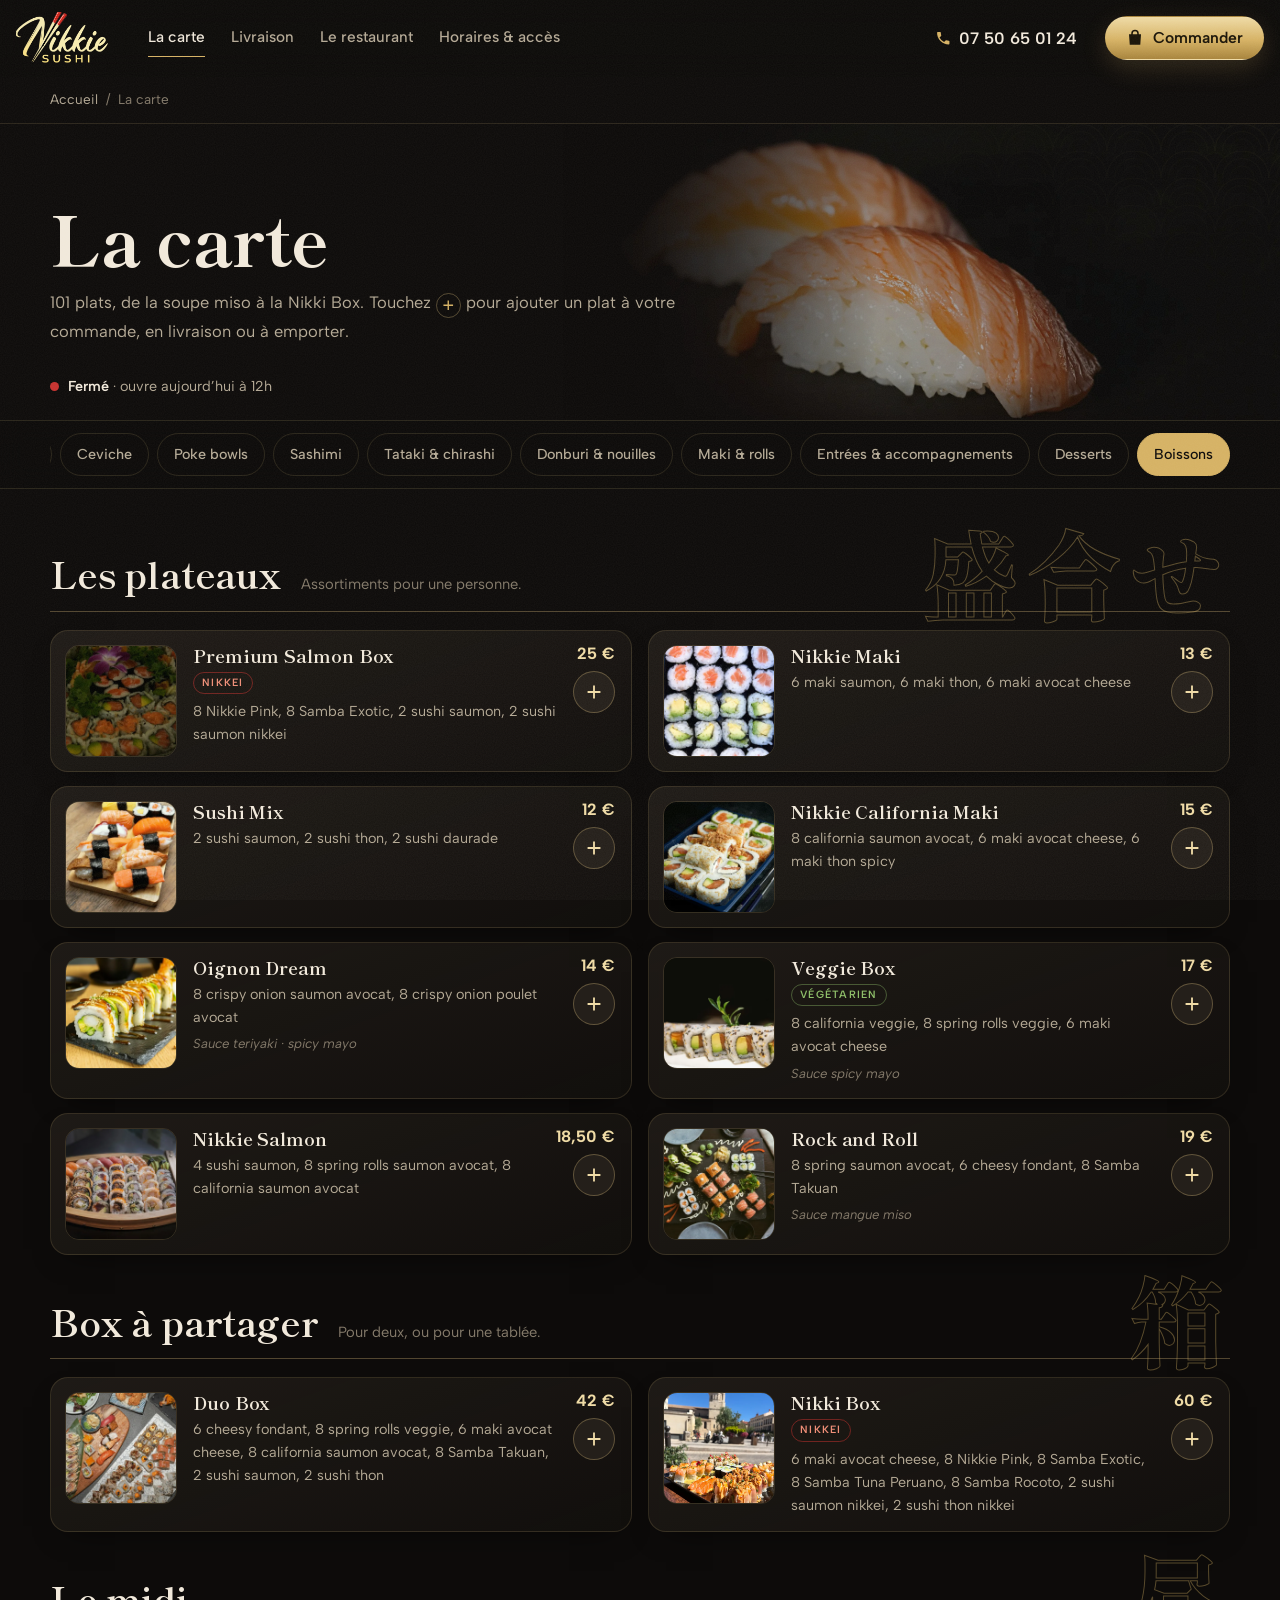
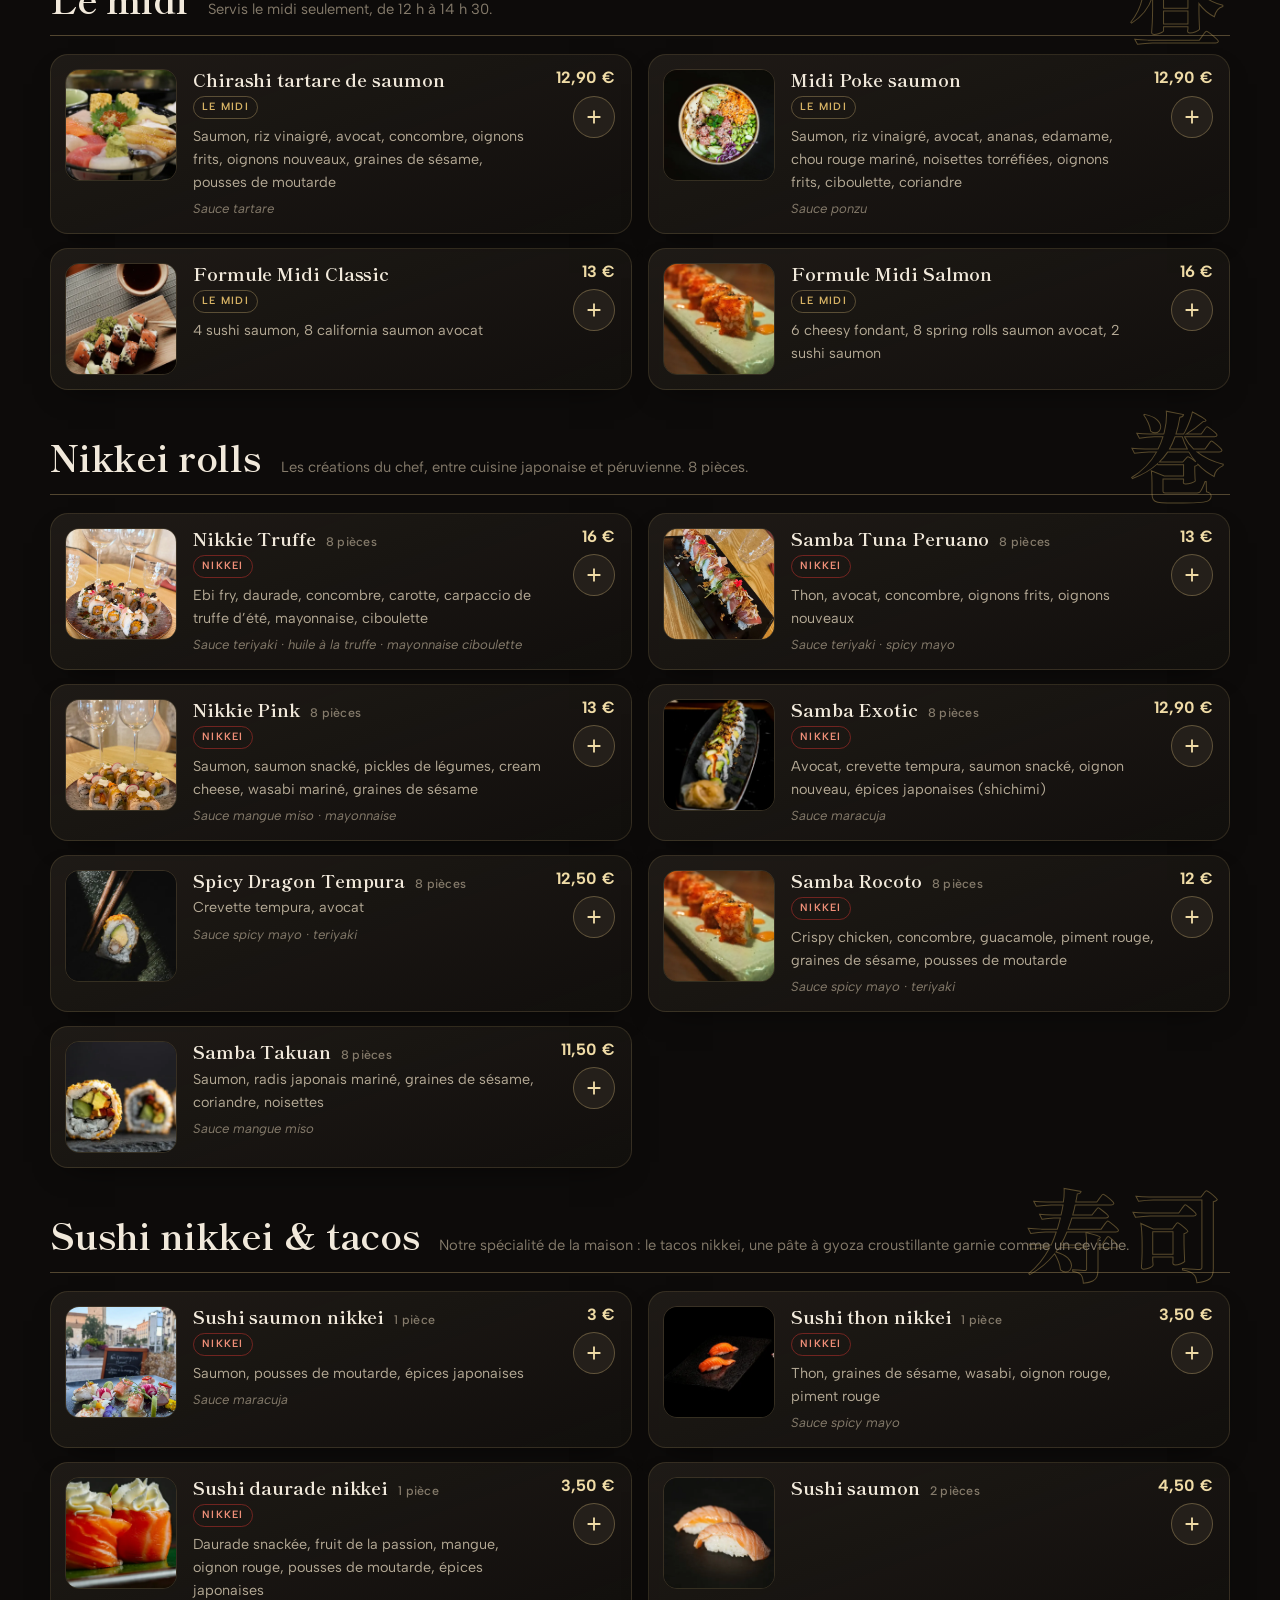
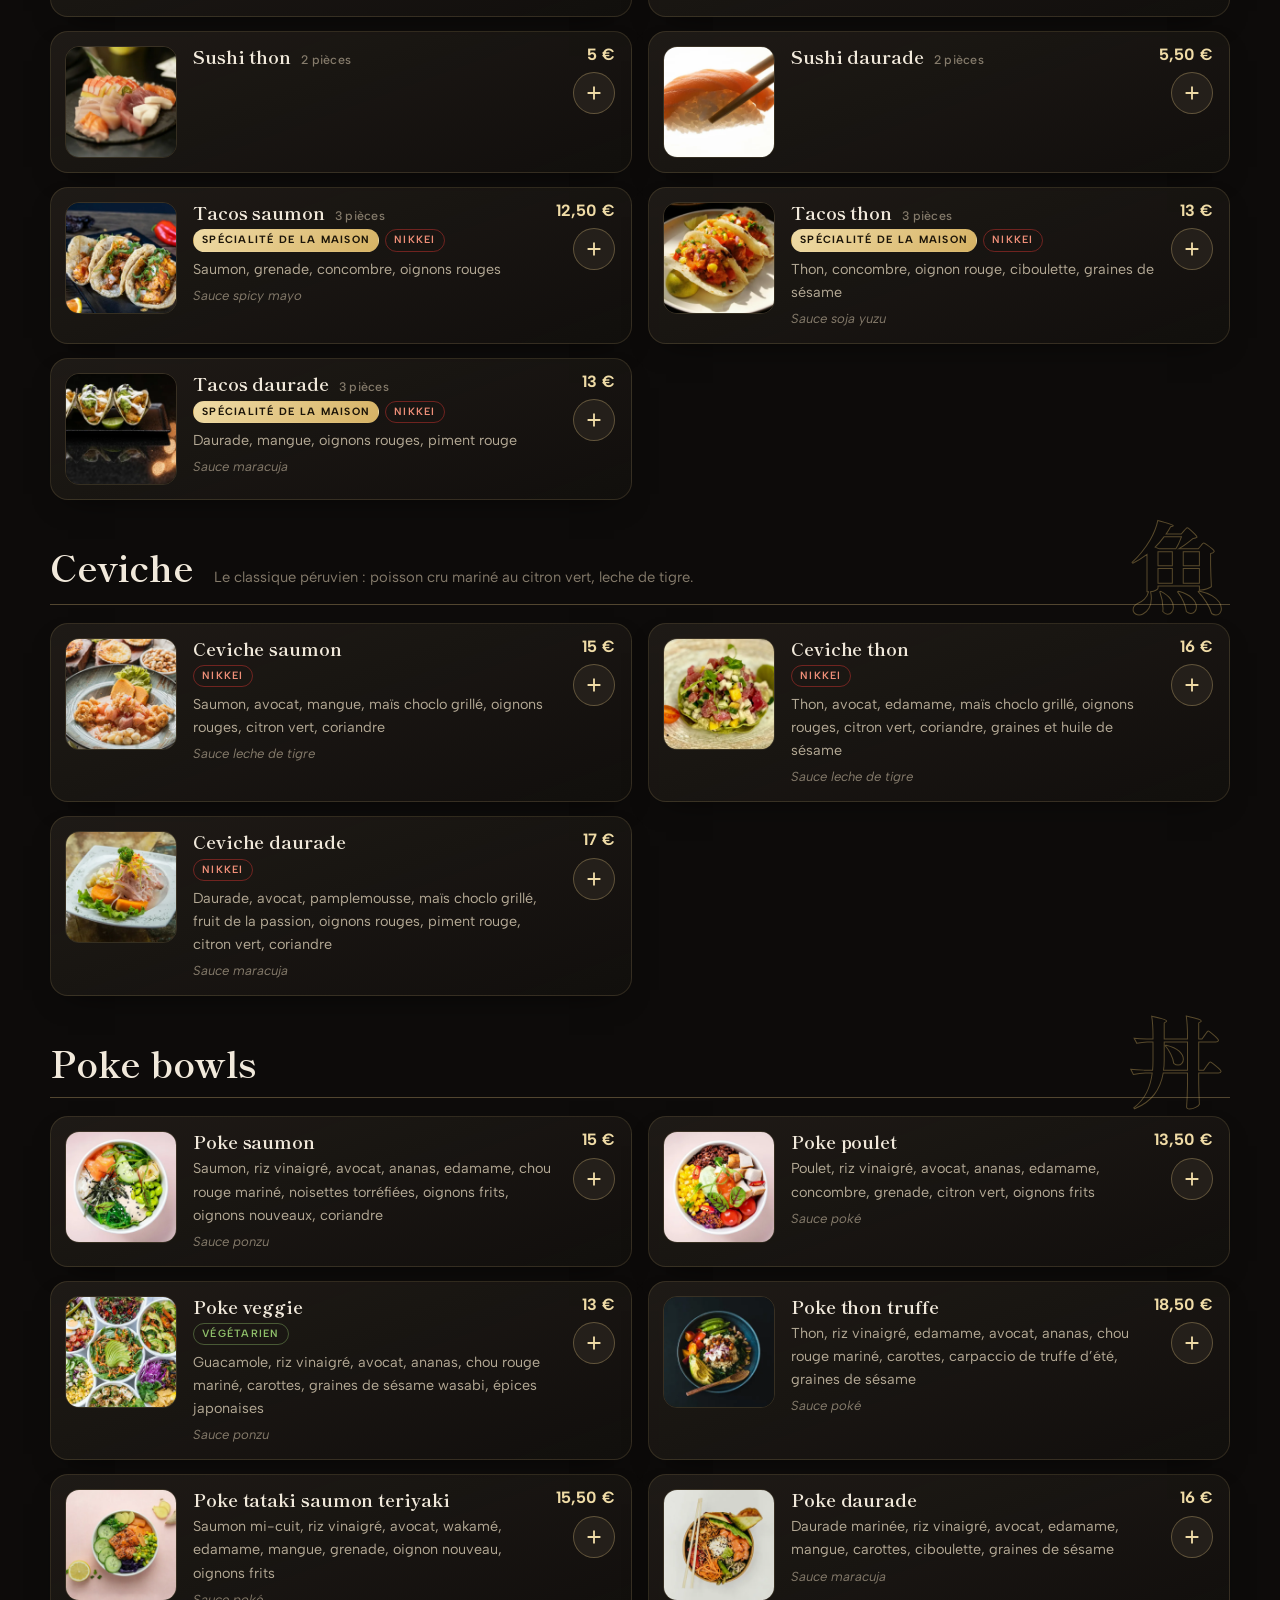
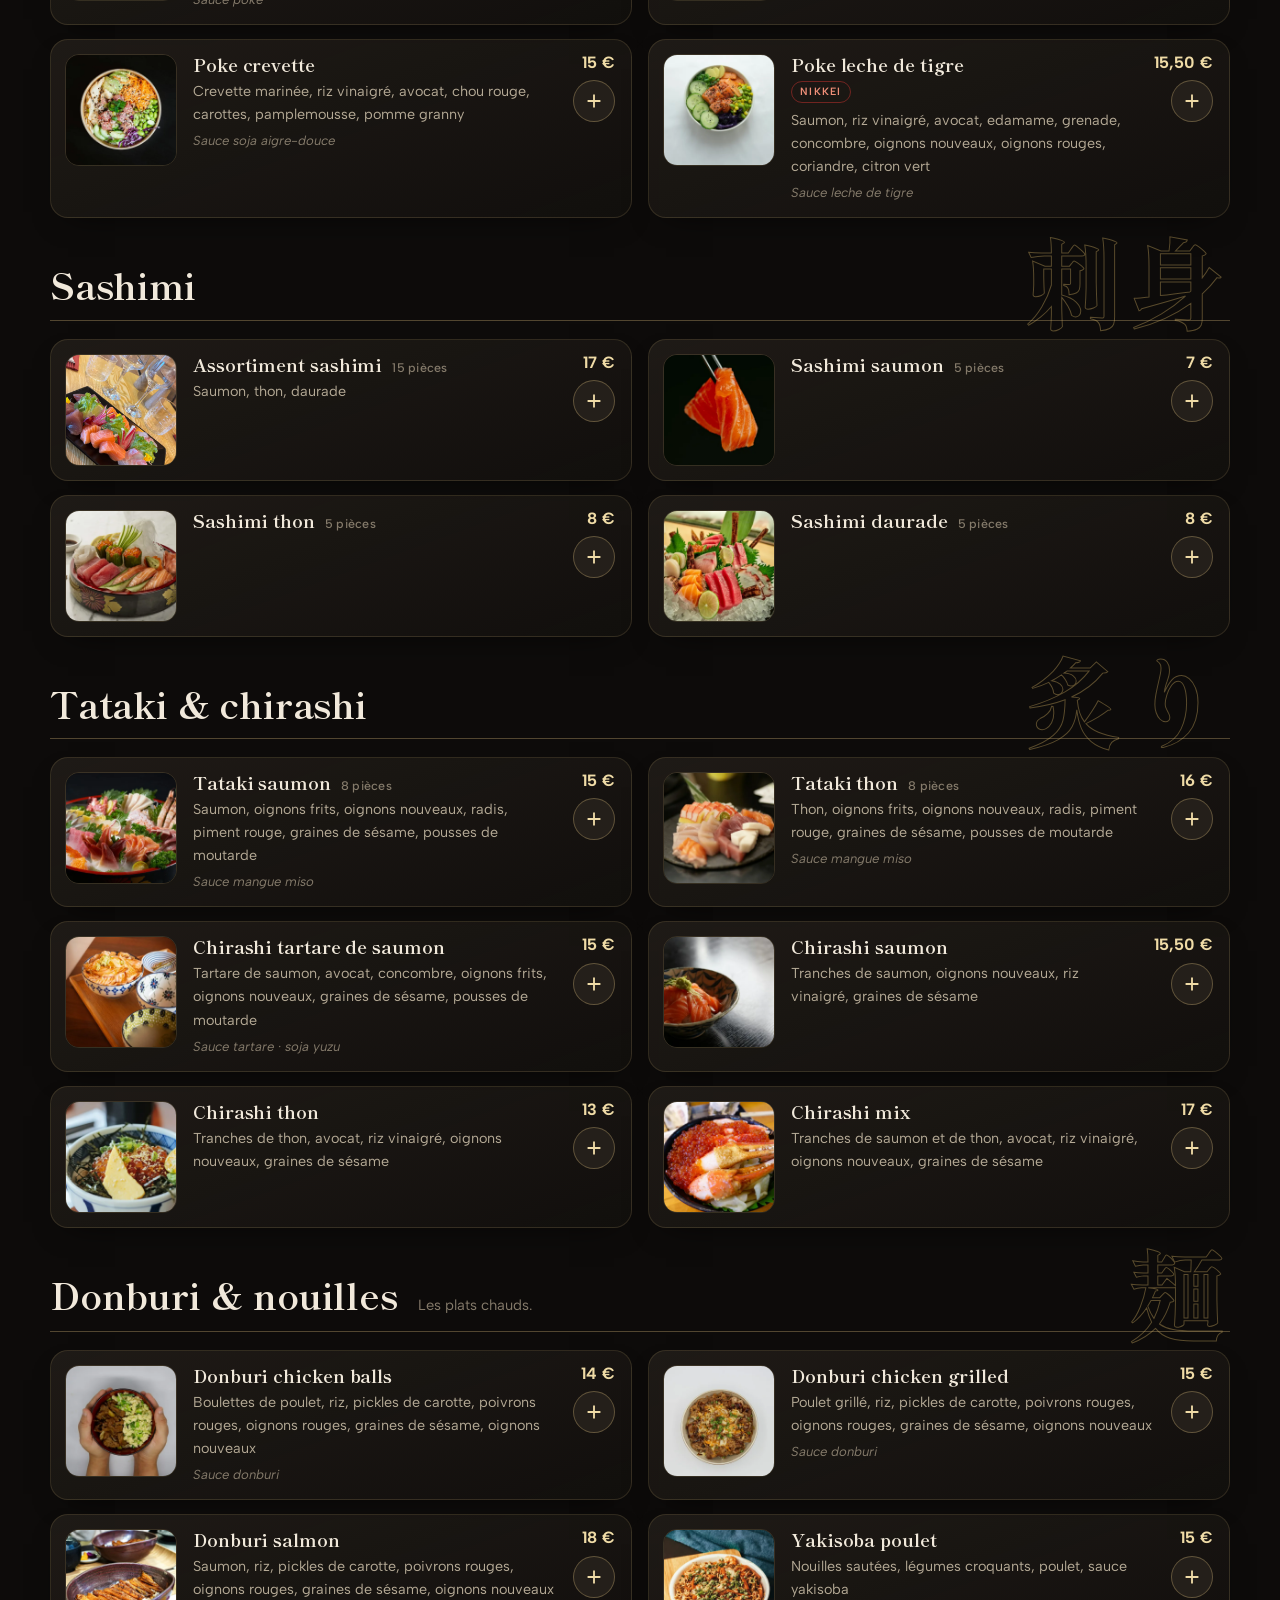
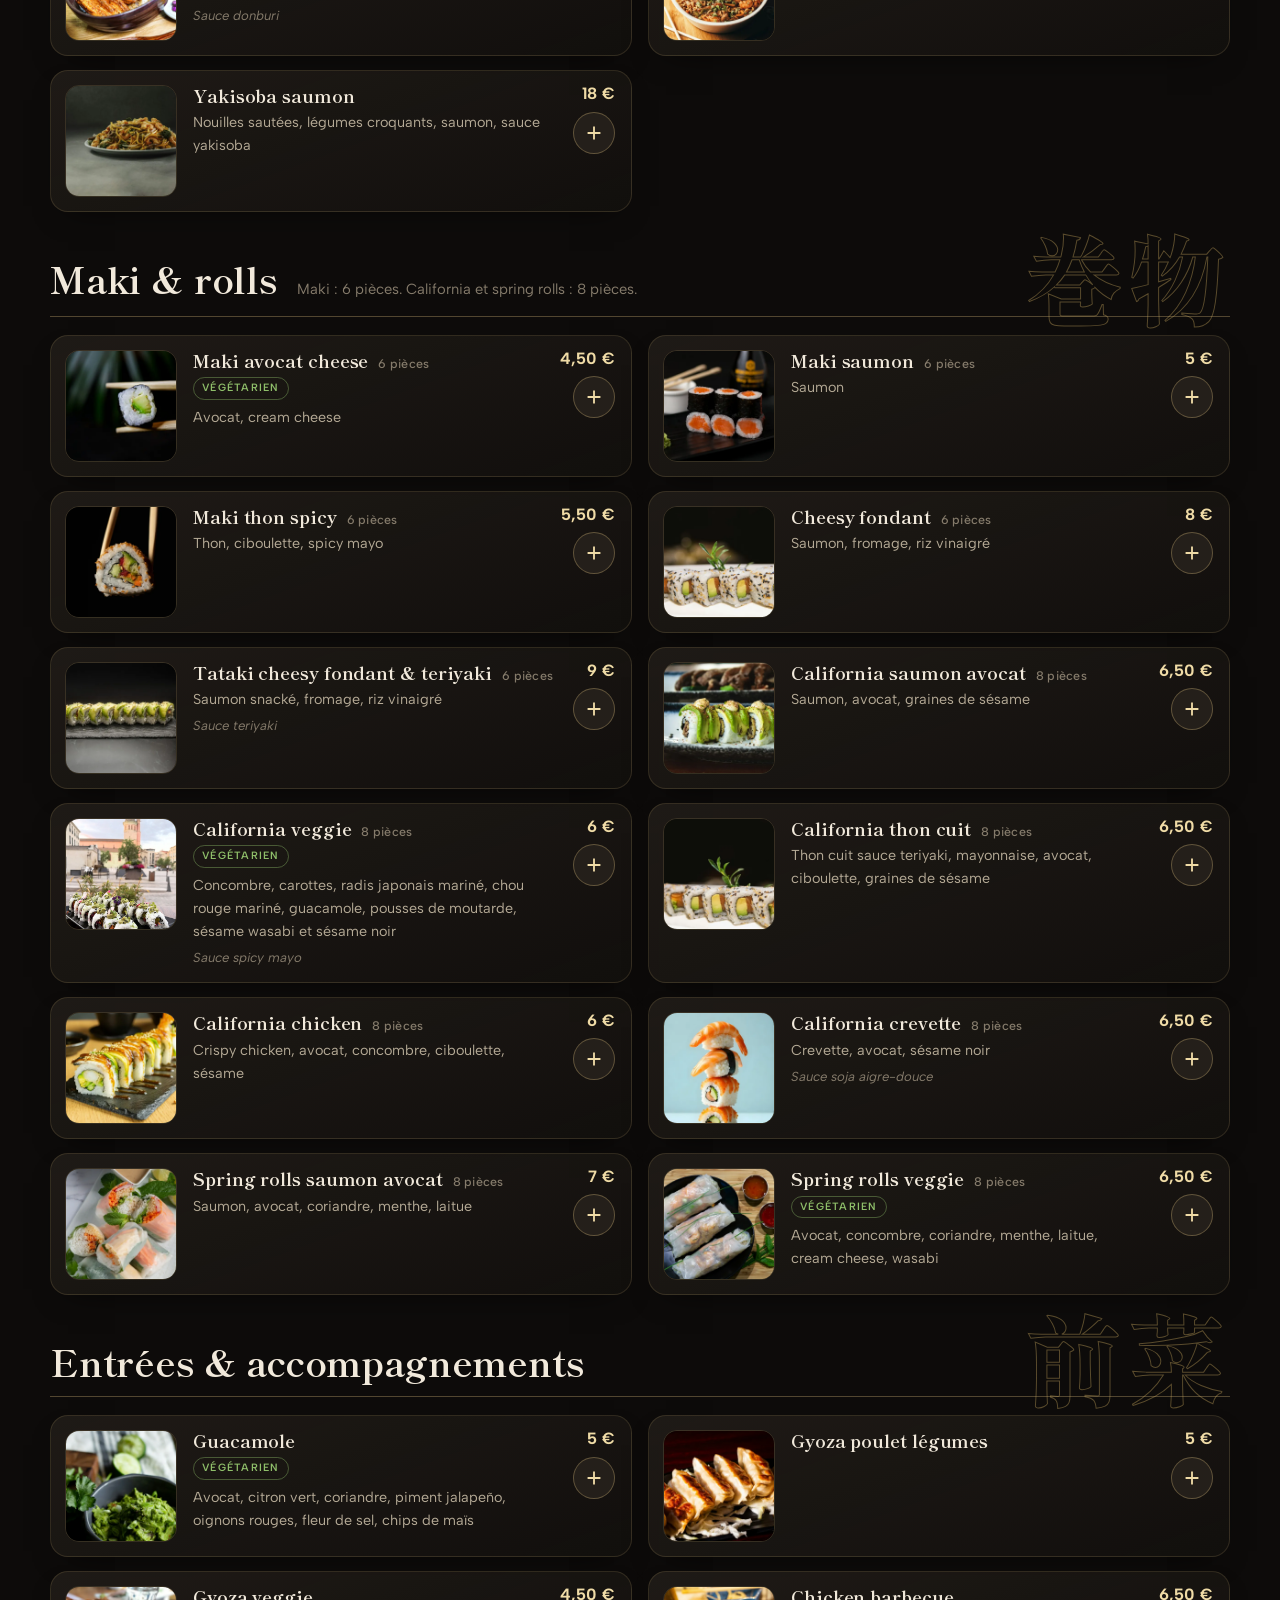
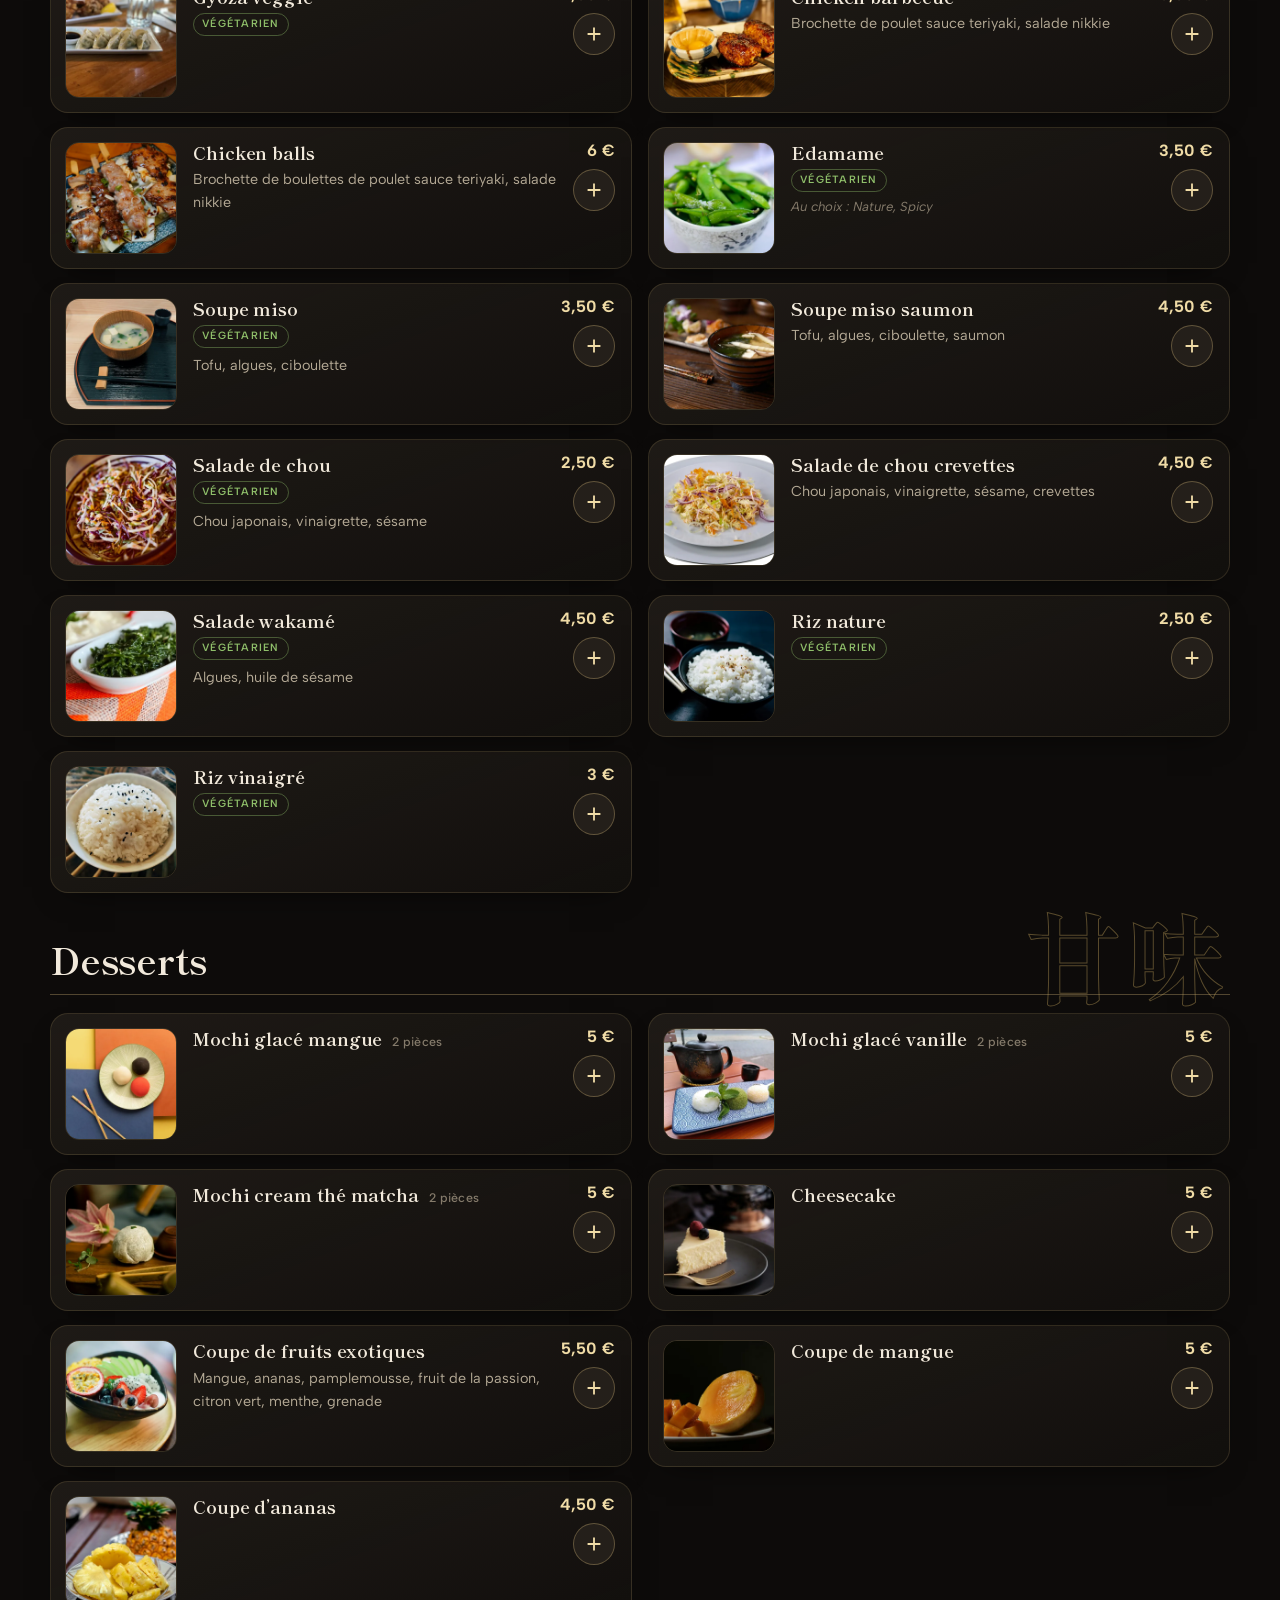
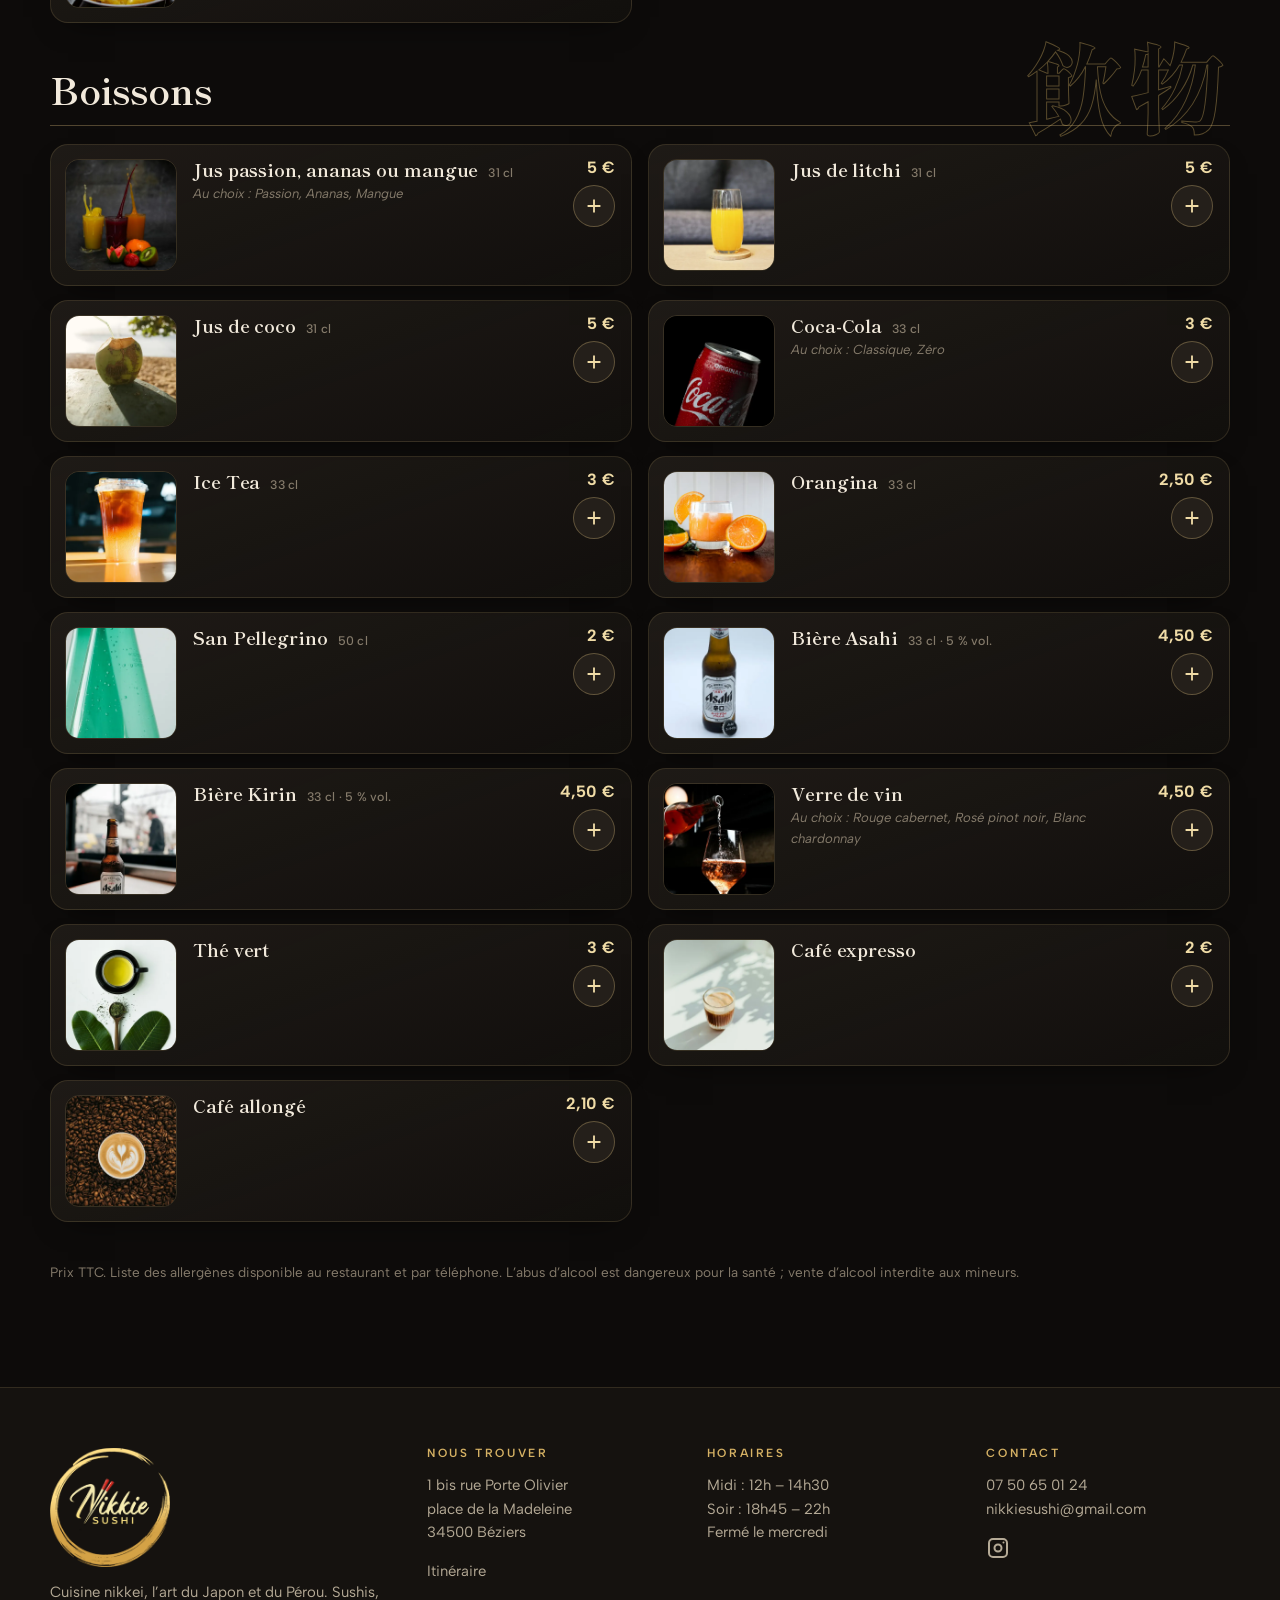
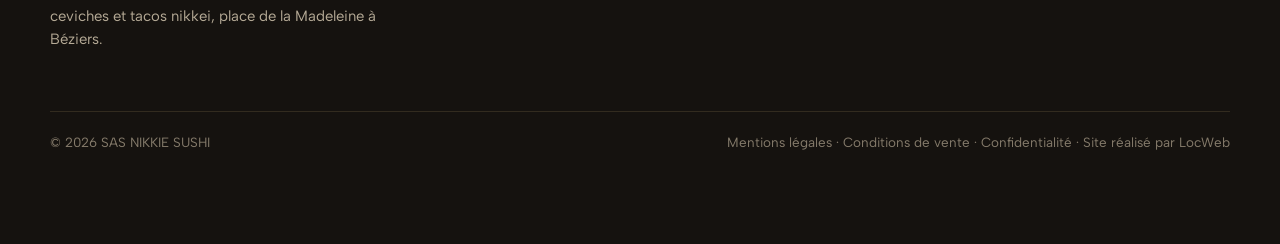
==== carte/index.html @ 778c6502 "Mise en ligne sur www.nikkiesushi.com : build PROD, paiement sur place (especes ou carte) en attenda" ====
<!doctype html>
<html lang="fr">
<head>
<meta charset="utf-8">
<meta name="viewport" content="width=device-width,initial-scale=1,viewport-fit=cover">
<script>document.documentElement.classList.add('js')</script>
<title>La carte — Sushi, ceviche, poke et tacos nikkei</title>
<meta name="description" content="La carte de Nikkie Sushi à Béziers : nikkei rolls, sushi, ceviche, tacos, poke bowls, plateaux et box à partager. Prix, compositions, commande en ligne.">
<link rel="canonical" href="https://www.nikkiesushi.com/carte/">
<meta property="og:type" content="restaurant.restaurant">
<meta property="og:locale" content="fr_FR">
<meta property="og:site_name" content="Nikkie Sushi">
<meta property="og:title" content="La carte — Sushi, ceviche, poke et tacos nikkei">
<meta property="og:description" content="La carte de Nikkie Sushi à Béziers : nikkei rolls, sushi, ceviche, tacos, poke bowls, plateaux et box à partager. Prix, compositions, commande en ligne.">
<meta property="og:image" content="https://www.nikkiesushi.com/photos/partage.jpg">
<meta name="twitter:card" content="summary_large_image">
<meta name="theme-color" content="#0d0b0a">
<link rel="icon" href="../photos/favicon-32.png" sizes="32x32">
<link rel="apple-touch-icon" href="../photos/apple-touch-icon.png">
<link rel="preconnect" href="https://fonts.googleapis.com">
<link rel="preconnect" href="https://fonts.gstatic.com" crossorigin>
<link href="https://fonts.googleapis.com/css2?family=Shippori+Mincho:wght@500;700;800&family=Albert+Sans:wght@400;500;600;700&display=swap" rel="stylesheet">
<link rel="stylesheet" href="../assets/style.css?v=23">
<script type="application/ld+json">{"@context":"https://schema.org","@graph":[{"@type":"Restaurant","@id":"https://www.nikkiesushi.com/#restaurant","name":"Nikkie Sushi","alternateName":"Nikkie Sushi Béziers","description":"Restaurant de cuisine nikkei (fusion japonaise et péruvienne) place de la Madeleine à Béziers : sushis, ceviches, tacos nikkei, poke bowls. Sur place, à emporter et en livraison.","url":"https://www.nikkiesushi.com/","logo":"https://www.nikkiesushi.com/photos/logo-nikkie-sushi.png","image":["https://www.nikkiesushi.com/photos/partage.jpg","https://www.nikkiesushi.com/photos/nikki-box-terrasse-madeleine-1600.webp"],"telephone":"07 50 65 01 24","email":"nikkiesushi@gmail.com","priceRange":"20–30 €","servesCuisine":["Japonaise","Péruvienne","Nikkei","Sushi"],"acceptsReservations":"Oui, par téléphone","hasMenu":"https://www.nikkiesushi.com/carte/","address":{"@type":"PostalAddress","streetAddress":"1 bis rue Porte Olivier","addressLocality":"Béziers","postalCode":"34500","addressRegion":"Occitanie","addressCountry":"FR"},"geo":{"@type":"GeoCoordinates","latitude":43.3443014,"longitude":3.2123651},"hasMap":"https://maps.google.com/?cid=8935567473499944027","openingHoursSpecification":[{"@type":"OpeningHoursSpecification","dayOfWeek":["Monday","Tuesday","Thursday","Friday","Saturday","Sunday"],"opens":"12:00","closes":"14:30"},{"@type":"OpeningHoursSpecification","dayOfWeek":["Monday","Tuesday","Thursday","Friday","Saturday","Sunday"],"opens":"18:45","closes":"22:00"}],"sameAs":["https://www.instagram.com/nikkie_sushi/","https://www.facebook.com/profile.php?id=61575464975115","https://www.tiktok.com/@nikkie.sushi"],"potentialAction":{"@type":"OrderAction","target":"https://www.nikkiesushi.com/carte/","deliveryMethod":["http://purl.org/goodrelations/v1#DeliveryModePickUp","http://purl.org/goodrelations/v1#DeliveryModeOwnFleet"]}},{"@type":"BreadcrumbList","itemListElement":[{"@type":"ListItem","position":1,"name":"Accueil","item":"https://www.nikkiesushi.com/"},{"@type":"ListItem","position":2,"name":"La carte","item":"https://www.nikkiesushi.com/carte/"}]},{"@type":"Menu","@id":"https://www.nikkiesushi.com/carte/#menu","name":"La carte de Nikkie Sushi","inLanguage":"fr","hasMenuSection":[{"@type":"MenuSection","name":"Les plateaux","hasMenuItem":[{"@type":"MenuItem","name":"Premium Salmon Box","description":"8 Nikkie Pink, 8 Samba Exotic, 2 sushi saumon, 2 sushi saumon nikkei","offers":{"@type":"Offer","price":"25.00","priceCurrency":"EUR"}},{"@type":"MenuItem","name":"Nikkie Maki","description":"6 maki saumon, 6 maki thon, 6 maki avocat cheese","offers":{"@type":"Offer","price":"13.00","priceCurrency":"EUR"}},{"@type":"MenuItem","name":"Sushi Mix","description":"2 sushi saumon, 2 sushi thon, 2 sushi daurade","offers":{"@type":"Offer","price":"12.00","priceCurrency":"EUR"}},{"@type":"MenuItem","name":"Nikkie California Maki","description":"8 california saumon avocat, 6 maki avocat cheese, 6 maki thon spicy","offers":{"@type":"Offer","price":"15.00","priceCurrency":"EUR"}},{"@type":"MenuItem","name":"Oignon Dream","description":"8 crispy onion saumon avocat, 8 crispy onion poulet avocat","offers":{"@type":"Offer","price":"14.00","priceCurrency":"EUR"}},{"@type":"MenuItem","name":"Veggie Box","description":"8 california veggie, 8 spring rolls veggie, 6 maki avocat cheese","offers":{"@type":"Offer","price":"17.00","priceCurrency":"EUR"},"suitableForDiet":"https://schema.org/VegetarianDiet"},{"@type":"MenuItem","name":"Nikkie Salmon","description":"4 sushi saumon, 8 spring rolls saumon avocat, 8 california saumon avocat","offers":{"@type":"Offer","price":"18.50","priceCurrency":"EUR"}},{"@type":"MenuItem","name":"Rock and Roll","description":"8 spring saumon avocat, 6 cheesy fondant, 8 Samba Takuan","offers":{"@type":"Offer","price":"19.00","priceCurrency":"EUR"}}]},{"@type":"MenuSection","name":"Box à partager","hasMenuItem":[{"@type":"MenuItem","name":"Duo Box","description":"6 cheesy fondant, 8 spring rolls veggie, 6 maki avocat cheese, 8 california saumon avocat, 8 Samba Takuan, 2 sushi saumon, 2 sushi thon","offers":{"@type":"Offer","price":"42.00","priceCurrency":"EUR"}},{"@type":"MenuItem","name":"Nikki Box","description":"6 maki avocat cheese, 8 Nikkie Pink, 8 Samba Exotic, 8 Samba Tuna Peruano, 8 Samba Rocoto, 2 sushi saumon nikkei, 2 sushi thon nikkei","offers":{"@type":"Offer","price":"60.00","priceCurrency":"EUR"}}]},{"@type":"MenuSection","name":"Le midi","hasMenuItem":[{"@type":"MenuItem","name":"Chirashi tartare de saumon","description":"Saumon, riz vinaigré, avocat, concombre, oignons frits, oignons nouveaux, graines de sésame, pousses de moutarde","offers":{"@type":"Offer","price":"12.90","priceCurrency":"EUR"}},{"@type":"MenuItem","name":"Midi Poke saumon","description":"Saumon, riz vinaigré, avocat, ananas, edamame, chou rouge mariné, noisettes torréfiées, oignons frits, ciboulette, coriandre","offers":{"@type":"Offer","price":"12.90","priceCurrency":"EUR"}},{"@type":"MenuItem","name":"Formule Midi Classic","description":"4 sushi saumon, 8 california saumon avocat","offers":{"@type":"Offer","price":"13.00","priceCurrency":"EUR"}},{"@type":"MenuItem","name":"Formule Midi Salmon","description":"6 cheesy fondant, 8 spring rolls saumon avocat, 2 sushi saumon","offers":{"@type":"Offer","price":"16.00","priceCurrency":"EUR"}}]},{"@type":"MenuSection","name":"Nikkei rolls","hasMenuItem":[{"@type":"MenuItem","name":"Nikkie Truffe","description":"Ebi fry, daurade, concombre, carotte, carpaccio de truffe d’été, mayonnaise, ciboulette","offers":{"@type":"Offer","price":"16.00","priceCurrency":"EUR"}},{"@type":"MenuItem","name":"Samba Tuna Peruano","description":"Thon, avocat, concombre, oignons frits, oignons nouveaux","offers":{"@type":"Offer","price":"13.00","priceCurrency":"EUR"}},{"@type":"MenuItem","name":"Nikkie Pink","description":"Saumon, saumon snacké, pickles de légumes, cream cheese, wasabi mariné, graines de sésame","offers":{"@type":"Offer","price":"13.00","priceCurrency":"EUR"}},{"@type":"MenuItem","name":"Samba Exotic","description":"Avocat, crevette tempura, saumon snacké, oignon nouveau, épices japonaises (shichimi)","offers":{"@type":"Offer","price":"12.90","priceCurrency":"EUR"}},{"@type":"MenuItem","name":"Spicy Dragon Tempura","description":"Crevette tempura, avocat","offers":{"@type":"Offer","price":"12.50","priceCurrency":"EUR"}},{"@type":"MenuItem","name":"Samba Rocoto","description":"Crispy chicken, concombre, guacamole, piment rouge, graines de sésame, pousses de moutarde","offers":{"@type":"Offer","price":"12.00","priceCurrency":"EUR"}},{"@type":"MenuItem","name":"Samba Takuan","description":"Saumon, radis japonais mariné, graines de sésame, coriandre, noisettes","offers":{"@type":"Offer","price":"11.50","priceCurrency":"EUR"}}]},{"@type":"MenuSection","name":"Sushi nikkei & tacos","hasMenuItem":[{"@type":"MenuItem","name":"Sushi saumon nikkei","description":"Saumon, pousses de moutarde, épices japonaises","offers":{"@type":"Offer","price":"3.00","priceCurrency":"EUR"}},{"@type":"MenuItem","name":"Sushi thon nikkei","description":"Thon, graines de sésame, wasabi, oignon rouge, piment rouge","offers":{"@type":"Offer","price":"3.50","priceCurrency":"EUR"}},{"@type":"MenuItem","name":"Sushi daurade nikkei","description":"Daurade snackée, fruit de la passion, mangue, oignon rouge, pousses de moutarde, épices japonaises","offers":{"@type":"Offer","price":"3.50","priceCurrency":"EUR"}},{"@type":"MenuItem","name":"Sushi saumon","offers":{"@type":"Offer","price":"4.50","priceCurrency":"EUR"}},{"@type":"MenuItem","name":"Sushi thon","offers":{"@type":"Offer","price":"5.00","priceCurrency":"EUR"}},{"@type":"MenuItem","name":"Sushi daurade","offers":{"@type":"Offer","price":"5.50","priceCurrency":"EUR"}},{"@type":"MenuItem","name":"Tacos saumon","description":"Saumon, grenade, concombre, oignons rouges","offers":{"@type":"Offer","price":"12.50","priceCurrency":"EUR"}},{"@type":"MenuItem","name":"Tacos thon","description":"Thon, concombre, oignon rouge, ciboulette, graines de sésame","offers":{"@type":"Offer","price":"13.00","priceCurrency":"EUR"}},{"@type":"MenuItem","name":"Tacos daurade","description":"Daurade, mangue, oignons rouges, piment rouge","offers":{"@type":"Offer","price":"13.00","priceCurrency":"EUR"}}]},{"@type":"MenuSection","name":"Ceviche","hasMenuItem":[{"@type":"MenuItem","name":"Ceviche saumon","description":"Saumon, avocat, mangue, maïs choclo grillé, oignons rouges, citron vert, coriandre","offers":{"@type":"Offer","price":"15.00","priceCurrency":"EUR"}},{"@type":"MenuItem","name":"Ceviche thon","description":"Thon, avocat, edamame, maïs choclo grillé, oignons rouges, citron vert, coriandre, graines et huile de sésame","offers":{"@type":"Offer","price":"16.00","priceCurrency":"EUR"}},{"@type":"MenuItem","name":"Ceviche daurade","description":"Daurade, avocat, pamplemousse, maïs choclo grillé, fruit de la passion, oignons rouges, piment rouge, citron vert, coriandre","offers":{"@type":"Offer","price":"17.00","priceCurrency":"EUR"}}]},{"@type":"MenuSection","name":"Poke bowls","hasMenuItem":[{"@type":"MenuItem","name":"Poke saumon","description":"Saumon, riz vinaigré, avocat, ananas, edamame, chou rouge mariné, noisettes torréfiées, oignons frits, oignons nouveaux, coriandre","offers":{"@type":"Offer","price":"15.00","priceCurrency":"EUR"}},{"@type":"MenuItem","name":"Poke poulet","description":"Poulet, riz vinaigré, avocat, ananas, edamame, concombre, grenade, citron vert, oignons frits","offers":{"@type":"Offer","price":"13.50","priceCurrency":"EUR"}},{"@type":"MenuItem","name":"Poke veggie","description":"Guacamole, riz vinaigré, avocat, ananas, chou rouge mariné, carottes, graines de sésame wasabi, épices japonaises","offers":{"@type":"Offer","price":"13.00","priceCurrency":"EUR"},"suitableForDiet":"https://schema.org/VegetarianDiet"},{"@type":"MenuItem","name":"Poke thon truffe","description":"Thon, riz vinaigré, edamame, avocat, ananas, chou rouge mariné, carottes, carpaccio de truffe d’été, graines de sésame","offers":{"@type":"Offer","price":"18.50","priceCurrency":"EUR"}},{"@type":"MenuItem","name":"Poke tataki saumon teriyaki","description":"Saumon mi-cuit, riz vinaigré, avocat, wakamé, edamame, mangue, grenade, oignon nouveau, oignons frits","offers":{"@type":"Offer","price":"15.50","priceCurrency":"EUR"}},{"@type":"MenuItem","name":"Poke daurade","description":"Daurade marinée, riz vinaigré, avocat, edamame, mangue, carottes, ciboulette, graines de sésame","offers":{"@type":"Offer","price":"16.00","priceCurrency":"EUR"}},{"@type":"MenuItem","name":"Poke crevette","description":"Crevette marinée, riz vinaigré, avocat, chou rouge, carottes, pamplemousse, pomme granny","offers":{"@type":"Offer","price":"15.00","priceCurrency":"EUR"}},{"@type":"MenuItem","name":"Poke leche de tigre","description":"Saumon, riz vinaigré, avocat, edamame, grenade, concombre, oignons nouveaux, oignons rouges, coriandre, citron vert","offers":{"@type":"Offer","price":"15.50","priceCurrency":"EUR"}}]},{"@type":"MenuSection","name":"Sashimi","hasMenuItem":[{"@type":"MenuItem","name":"Assortiment sashimi","description":"Saumon, thon, daurade","offers":{"@type":"Offer","price":"17.00","priceCurrency":"EUR"}},{"@type":"MenuItem","name":"Sashimi saumon","offers":{"@type":"Offer","price":"7.00","priceCurrency":"EUR"}},{"@type":"MenuItem","name":"Sashimi thon","offers":{"@type":"Offer","price":"8.00","priceCurrency":"EUR"}},{"@type":"MenuItem","name":"Sashimi daurade","offers":{"@type":"Offer","price":"8.00","priceCurrency":"EUR"}}]},{"@type":"MenuSection","name":"Tataki & chirashi","hasMenuItem":[{"@type":"MenuItem","name":"Tataki saumon","description":"Saumon, oignons frits, oignons nouveaux, radis, piment rouge, graines de sésame, pousses de moutarde","offers":{"@type":"Offer","price":"15.00","priceCurrency":"EUR"}},{"@type":"MenuItem","name":"Tataki thon","description":"Thon, oignons frits, oignons nouveaux, radis, piment rouge, graines de sésame, pousses de moutarde","offers":{"@type":"Offer","price":"16.00","priceCurrency":"EUR"}},{"@type":"MenuItem","name":"Chirashi tartare de saumon","description":"Tartare de saumon, avocat, concombre, oignons frits, oignons nouveaux, graines de sésame, pousses de moutarde","offers":{"@type":"Offer","price":"15.00","priceCurrency":"EUR"}},{"@type":"MenuItem","name":"Chirashi saumon","description":"Tranches de saumon, oignons nouveaux, riz vinaigré, graines de sésame","offers":{"@type":"Offer","price":"15.50","priceCurrency":"EUR"}},{"@type":"MenuItem","name":"Chirashi thon","description":"Tranches de thon, avocat, riz vinaigré, oignons nouveaux, graines de sésame","offers":{"@type":"Offer","price":"13.00","priceCurrency":"EUR"}},{"@type":"MenuItem","name":"Chirashi mix","description":"Tranches de saumon et de thon, avocat, riz vinaigré, oignons nouveaux, graines de sésame","offers":{"@type":"Offer","price":"17.00","priceCurrency":"EUR"}}]},{"@type":"MenuSection","name":"Donburi & nouilles","hasMenuItem":[{"@type":"MenuItem","name":"Donburi chicken balls","description":"Boulettes de poulet, riz, pickles de carotte, poivrons rouges, oignons rouges, graines de sésame, oignons nouveaux","offers":{"@type":"Offer","price":"14.00","priceCurrency":"EUR"}},{"@type":"MenuItem","name":"Donburi chicken grilled","description":"Poulet grillé, riz, pickles de carotte, poivrons rouges, oignons rouges, graines de sésame, oignons nouveaux","offers":{"@type":"Offer","price":"15.00","priceCurrency":"EUR"}},{"@type":"MenuItem","name":"Donburi salmon","description":"Saumon, riz, pickles de carotte, poivrons rouges, oignons rouges, graines de sésame, oignons nouveaux","offers":{"@type":"Offer","price":"18.00","priceCurrency":"EUR"}},{"@type":"MenuItem","name":"Yakisoba poulet","description":"Nouilles sautées, légumes croquants, poulet, sauce yakisoba","offers":{"@type":"Offer","price":"15.00","priceCurrency":"EUR"}},{"@type":"MenuItem","name":"Yakisoba saumon","description":"Nouilles sautées, légumes croquants, saumon, sauce yakisoba","offers":{"@type":"Offer","price":"18.00","priceCurrency":"EUR"}}]},{"@type":"MenuSection","name":"Maki & rolls","hasMenuItem":[{"@type":"MenuItem","name":"Maki avocat cheese","description":"Avocat, cream cheese","offers":{"@type":"Offer","price":"4.50","priceCurrency":"EUR"},"suitableForDiet":"https://schema.org/VegetarianDiet"},{"@type":"MenuItem","name":"Maki saumon","description":"Saumon","offers":{"@type":"Offer","price":"5.00","priceCurrency":"EUR"}},{"@type":"MenuItem","name":"Maki thon spicy","description":"Thon, ciboulette, spicy mayo","offers":{"@type":"Offer","price":"5.50","priceCurrency":"EUR"}},{"@type":"MenuItem","name":"Cheesy fondant","description":"Saumon, fromage, riz vinaigré","offers":{"@type":"Offer","price":"8.00","priceCurrency":"EUR"}},{"@type":"MenuItem","name":"Tataki cheesy fondant & teriyaki","description":"Saumon snacké, fromage, riz vinaigré","offers":{"@type":"Offer","price":"9.00","priceCurrency":"EUR"}},{"@type":"MenuItem","name":"California saumon avocat","description":"Saumon, avocat, graines de sésame","offers":{"@type":"Offer","price":"6.50","priceCurrency":"EUR"}},{"@type":"MenuItem","name":"California veggie","description":"Concombre, carottes, radis japonais mariné, chou rouge mariné, guacamole, pousses de moutarde, sésame wasabi et sésame noir","offers":{"@type":"Offer","price":"6.00","priceCurrency":"EUR"},"suitableForDiet":"https://schema.org/VegetarianDiet"},{"@type":"MenuItem","name":"California thon cuit","description":"Thon cuit sauce teriyaki, mayonnaise, avocat, ciboulette, graines de sésame","offers":{"@type":"Offer","price":"6.50","priceCurrency":"EUR"}},{"@type":"MenuItem","name":"California chicken","description":"Crispy chicken, avocat, concombre, ciboulette, sésame","offers":{"@type":"Offer","price":"6.00","priceCurrency":"EUR"}},{"@type":"MenuItem","name":"California crevette","description":"Crevette, avocat, sésame noir","offers":{"@type":"Offer","price":"6.50","priceCurrency":"EUR"}},{"@type":"MenuItem","name":"Spring rolls saumon avocat","description":"Saumon, avocat, coriandre, menthe, laitue","offers":{"@type":"Offer","price":"7.00","priceCurrency":"EUR"}},{"@type":"MenuItem","name":"Spring rolls veggie","description":"Avocat, concombre, coriandre, menthe, laitue, cream cheese, wasabi","offers":{"@type":"Offer","price":"6.50","priceCurrency":"EUR"},"suitableForDiet":"https://schema.org/VegetarianDiet"}]},{"@type":"MenuSection","name":"Entrées & accompagnements","hasMenuItem":[{"@type":"MenuItem","name":"Guacamole","description":"Avocat, citron vert, coriandre, piment jalapeño, oignons rouges, fleur de sel, chips de maïs","offers":{"@type":"Offer","price":"5.00","priceCurrency":"EUR"},"suitableForDiet":"https://schema.org/VegetarianDiet"},{"@type":"MenuItem","name":"Gyoza poulet légumes","offers":{"@type":"Offer","price":"5.00","priceCurrency":"EUR"}},{"@type":"MenuItem","name":"Gyoza veggie","offers":{"@type":"Offer","price":"4.50","priceCurrency":"EUR"},"suitableForDiet":"https://schema.org/VegetarianDiet"},{"@type":"MenuItem","name":"Chicken barbecue","description":"Brochette de poulet sauce teriyaki, salade nikkie","offers":{"@type":"Offer","price":"6.50","priceCurrency":"EUR"}},{"@type":"MenuItem","name":"Chicken balls","description":"Brochette de boulettes de poulet sauce teriyaki, salade nikkie","offers":{"@type":"Offer","price":"6.00","priceCurrency":"EUR"}},{"@type":"MenuItem","name":"Edamame","offers":{"@type":"Offer","price":"3.50","priceCurrency":"EUR"},"suitableForDiet":"https://schema.org/VegetarianDiet"},{"@type":"MenuItem","name":"Soupe miso","description":"Tofu, algues, ciboulette","offers":{"@type":"Offer","price":"3.50","priceCurrency":"EUR"},"suitableForDiet":"https://schema.org/VegetarianDiet"},{"@type":"MenuItem","name":"Soupe miso saumon","description":"Tofu, algues, ciboulette, saumon","offers":{"@type":"Offer","price":"4.50","priceCurrency":"EUR"}},{"@type":"MenuItem","name":"Salade de chou","description":"Chou japonais, vinaigrette, sésame","offers":{"@type":"Offer","price":"2.50","priceCurrency":"EUR"},"suitableForDiet":"https://schema.org/VegetarianDiet"},{"@type":"MenuItem","name":"Salade de chou crevettes","description":"Chou japonais, vinaigrette, sésame, crevettes","offers":{"@type":"Offer","price":"4.50","priceCurrency":"EUR"}},{"@type":"MenuItem","name":"Salade wakamé","description":"Algues, huile de sésame","offers":{"@type":"Offer","price":"4.50","priceCurrency":"EUR"},"suitableForDiet":"https://schema.org/VegetarianDiet"},{"@type":"MenuItem","name":"Riz nature","offers":{"@type":"Offer","price":"2.50","priceCurrency":"EUR"},"suitableForDiet":"https://schema.org/VegetarianDiet"},{"@type":"MenuItem","name":"Riz vinaigré","offers":{"@type":"Offer","price":"3.00","priceCurrency":"EUR"},"suitableForDiet":"https://schema.org/VegetarianDiet"}]},{"@type":"MenuSection","name":"Desserts","hasMenuItem":[{"@type":"MenuItem","name":"Mochi glacé mangue","offers":{"@type":"Offer","price":"5.00","priceCurrency":"EUR"}},{"@type":"MenuItem","name":"Mochi glacé vanille","offers":{"@type":"Offer","price":"5.00","priceCurrency":"EUR"}},{"@type":"MenuItem","name":"Mochi cream thé matcha","offers":{"@type":"Offer","price":"5.00","priceCurrency":"EUR"}},{"@type":"MenuItem","name":"Cheesecake","offers":{"@type":"Offer","price":"5.00","priceCurrency":"EUR"}},{"@type":"MenuItem","name":"Coupe de fruits exotiques","description":"Mangue, ananas, pamplemousse, fruit de la passion, citron vert, menthe, grenade","offers":{"@type":"Offer","price":"5.50","priceCurrency":"EUR"}},{"@type":"MenuItem","name":"Coupe de mangue","offers":{"@type":"Offer","price":"5.00","priceCurrency":"EUR"}},{"@type":"MenuItem","name":"Coupe d’ananas","offers":{"@type":"Offer","price":"4.50","priceCurrency":"EUR"}}]},{"@type":"MenuSection","name":"Boissons","hasMenuItem":[{"@type":"MenuItem","name":"Jus passion, ananas ou mangue","offers":{"@type":"Offer","price":"5.00","priceCurrency":"EUR"}},{"@type":"MenuItem","name":"Jus de litchi","offers":{"@type":"Offer","price":"5.00","priceCurrency":"EUR"}},{"@type":"MenuItem","name":"Jus de coco","offers":{"@type":"Offer","price":"5.00","priceCurrency":"EUR"}},{"@type":"MenuItem","name":"Coca-Cola","offers":{"@type":"Offer","price":"3.00","priceCurrency":"EUR"}},{"@type":"MenuItem","name":"Ice Tea","offers":{"@type":"Offer","price":"3.00","priceCurrency":"EUR"}},{"@type":"MenuItem","name":"Orangina","offers":{"@type":"Offer","price":"2.50","priceCurrency":"EUR"}},{"@type":"MenuItem","name":"San Pellegrino","offers":{"@type":"Offer","price":"2.00","priceCurrency":"EUR"}},{"@type":"MenuItem","name":"Bière Asahi","offers":{"@type":"Offer","price":"4.50","priceCurrency":"EUR"}},{"@type":"MenuItem","name":"Bière Kirin","offers":{"@type":"Offer","price":"4.50","priceCurrency":"EUR"}},{"@type":"MenuItem","name":"Verre de vin","offers":{"@type":"Offer","price":"4.50","priceCurrency":"EUR"}},{"@type":"MenuItem","name":"Thé vert","offers":{"@type":"Offer","price":"3.00","priceCurrency":"EUR"}},{"@type":"MenuItem","name":"Café expresso","offers":{"@type":"Offer","price":"2.00","priceCurrency":"EUR"}},{"@type":"MenuItem","name":"Café allongé","offers":{"@type":"Offer","price":"2.10","priceCurrency":"EUR"}}]}]}]}</script>
</head>
<body class="page-carte">
<a class="evitement" href="#contenu">Aller au contenu</a>

<header class="entete" data-entete>
  <div class="entete-in">
    <a class="marque" href="../" aria-label="Nikkie Sushi, accueil"><img src="../photos/logo-mot.png" alt="Nikkie Sushi" width="352" height="200"></a>
    <nav class="nav" aria-label="Navigation principale">
      <a href="../carte/" aria-current="page">La carte</a>
      <a href="../livraison-sushi-beziers/">Livraison</a>
      <a href="../restaurant/">Le restaurant</a>
      <a href="../#infos">Horaires &amp; accès</a>
    </nav>
    <a class="entete-tel" href="tel:+33750650124"><svg viewBox="0 0 24 24" aria-hidden="true"><path d="M6.6 10.8a15.1 15.1 0 0 0 6.6 6.6l2.2-2.2a1 1 0 0 1 1-.25 11.4 11.4 0 0 0 3.6.57 1 1 0 0 1 1 1V20a1 1 0 0 1-1 1A17 17 0 0 1 3 4a1 1 0 0 1 1-1h3.5a1 1 0 0 1 1 1c0 1.25.2 2.45.57 3.6a1 1 0 0 1-.25 1z"/></svg><span>07 50 65 01 24</span></a>
    <a class="bouton bouton-or entete-cta" href="../carte/"><svg viewBox="0 0 24 24" aria-hidden="true"><path d="M7 7V6a5 5 0 0 1 10 0v1h3l-1 14H5L4 7zm2 0h6V6a3 3 0 0 0-6 0z"/></svg> Commander</a>
    <button class="burger" type="button" aria-expanded="false" aria-controls="menu-mobile" aria-label="Ouvrir le menu"><span></span><span></span></button>
  </div>
  <div class="menu-mobile" id="menu-mobile" hidden>
    <a href="../">Accueil</a>
    <a href="../carte/">La carte</a>
    <a href="../livraison-sushi-beziers/">Livraison</a>
    <a href="../restaurant/">Le restaurant</a>
    <a href="../#infos">Horaires &amp; accès</a>
    <a class="bouton bouton-or" href="../carte/"><svg viewBox="0 0 24 24" aria-hidden="true"><path d="M7 7V6a5 5 0 0 1 10 0v1h3l-1 14H5L4 7zm2 0h6V6a3 3 0 0 0-6 0z"/></svg> Commander en ligne</a>
    <a class="bouton bouton-ligne" href="tel:+33750650124"><svg viewBox="0 0 24 24" aria-hidden="true"><path d="M6.6 10.8a15.1 15.1 0 0 0 6.6 6.6l2.2-2.2a1 1 0 0 1 1-.25 11.4 11.4 0 0 0 3.6.57 1 1 0 0 1 1 1V20a1 1 0 0 1-1 1A17 17 0 0 1 3 4a1 1 0 0 1 1-1h3.5a1 1 0 0 1 1 1c0 1.25.2 2.45.57 3.6a1 1 0 0 1-.25 1z"/></svg> 07 50 65 01 24</a>
  </div>
</header>

<main id="contenu">
<nav class="ariane" aria-label="Fil d’Ariane"><div class="cadre"><a href="../">Accueil</a><span aria-current="page">La carte</span></div></nav>

<section class="tete-page">
  <div class="cadre">
    <h1>La carte</h1>
    <p>101 plats, de la soupe miso à la Nikki Box. Touchez <span class="plus-inline"><svg viewBox="0 0 24 24" aria-hidden="true"><path d="M11 5h2v6h6v2h-6v6h-2v-6H5v-2h6z"/></svg></span> pour ajouter un plat à votre commande, en livraison ou à emporter.</p>
    <p class="etat" data-etat-ouverture><i></i><span>12h – 14h30 · 18h45 – 22h · fermé le mercredi</span></p>
  </div>
</section>
<nav class="onglets" aria-label="Catégories de la carte" data-onglets>
  <div class="onglets-in"><a href="#plateaux">Les plateaux</a><a href="#box">Box à partager</a><a href="#midi">Le midi</a><a href="#nikkei-rolls">Nikkei rolls</a><a href="#sushi-tacos">Sushi nikkei &amp; tacos</a><a href="#ceviche">Ceviche</a><a href="#poke">Poke bowls</a><a href="#sashimi">Sashimi</a><a href="#tataki-chirashi">Tataki &amp; chirashi</a><a href="#donburi-nouilles">Donburi &amp; nouilles</a><a href="#maki-rolls">Maki &amp; rolls</a><a href="#entrees">Entrées &amp; accompagnements</a><a href="#desserts">Desserts</a><a href="#boissons">Boissons</a></div>
</nav>
<div class="cadre carte">
  
  <section class="categorie" id="plateaux" aria-labelledby="t-plateaux">
    <div class="categorie-tete" data-kanji="盛合せ"><h2 id="t-plateaux">Les plateaux</h2><p>Assortiments pour une personne.</p></div>
    <ul class="plats">
      <li class="plat" id="premium-salmon-box">
        <div class="plat-vignette"><img src="../photos/u-77b7c547b9-800.webp" srcset="../photos/u-77b7c547b9-800.webp 800w, ../photos/u-77b7c547b9-1600.webp 800w" sizes="(max-width: 760px) 92px, 112px" alt="Premium Salmon Box" width="800" height="800" loading="lazy" decoding="async"></div>
        <div class="plat-texte">
          <h3>Premium Salmon Box</h3>
          <p class="badges"><span class="badge badge-nikkei">Nikkei</span></p>
          <p class="plat-desc">8 Nikkie Pink, 8 Samba Exotic, 2 sushi saumon, 2 sushi saumon nikkei</p>
          
          
        </div>
        <div class="plat-prix"><b class="prix">25&nbsp;€</b><button type="button" class="ajouter" data-ajouter="premium-salmon-box" aria-label="Ajouter Premium Salmon Box à la commande"><svg viewBox="0 0 24 24" aria-hidden="true"><path d="M11 5h2v6h6v2h-6v6h-2v-6H5v-2h6z"/></svg></button></div>
      </li>
      <li class="plat" id="nikkie-maki">
        <div class="plat-vignette"><img src="../photos/u-57d7d18e52-800.webp" srcset="../photos/u-57d7d18e52-800.webp 800w, ../photos/u-57d7d18e52-1600.webp 800w" sizes="(max-width: 760px) 92px, 112px" alt="Nikkie Maki" width="800" height="800" loading="lazy" decoding="async"></div>
        <div class="plat-texte">
          <h3>Nikkie Maki</h3>
          
          <p class="plat-desc">6 maki saumon, 6 maki thon, 6 maki avocat cheese</p>
          
          
        </div>
        <div class="plat-prix"><b class="prix">13&nbsp;€</b><button type="button" class="ajouter" data-ajouter="nikkie-maki" aria-label="Ajouter Nikkie Maki à la commande"><svg viewBox="0 0 24 24" aria-hidden="true"><path d="M11 5h2v6h6v2h-6v6h-2v-6H5v-2h6z"/></svg></button></div>
      </li>
      <li class="plat" id="sushi-mix">
        <div class="plat-vignette"><img src="../photos/u-3012372fcc-800.webp" srcset="../photos/u-3012372fcc-800.webp 800w, ../photos/u-3012372fcc-1600.webp 800w" sizes="(max-width: 760px) 92px, 112px" alt="Sushi Mix" width="800" height="800" loading="lazy" decoding="async"></div>
        <div class="plat-texte">
          <h3>Sushi Mix</h3>
          
          <p class="plat-desc">2 sushi saumon, 2 sushi thon, 2 sushi daurade</p>
          
          
        </div>
        <div class="plat-prix"><b class="prix">12&nbsp;€</b><button type="button" class="ajouter" data-ajouter="sushi-mix" aria-label="Ajouter Sushi Mix à la commande"><svg viewBox="0 0 24 24" aria-hidden="true"><path d="M11 5h2v6h6v2h-6v6h-2v-6H5v-2h6z"/></svg></button></div>
      </li>
      <li class="plat" id="nikkie-california-maki">
        <div class="plat-vignette"><img src="../photos/u-41eaa93c14-800.webp" srcset="../photos/u-41eaa93c14-800.webp 800w, ../photos/u-41eaa93c14-1600.webp 800w" sizes="(max-width: 760px) 92px, 112px" alt="Nikkie California Maki" width="800" height="800" loading="lazy" decoding="async"></div>
        <div class="plat-texte">
          <h3>Nikkie California Maki</h3>
          
          <p class="plat-desc">8 california saumon avocat, 6 maki avocat cheese, 6 maki thon spicy</p>
          
          
        </div>
        <div class="plat-prix"><b class="prix">15&nbsp;€</b><button type="button" class="ajouter" data-ajouter="nikkie-california-maki" aria-label="Ajouter Nikkie California Maki à la commande"><svg viewBox="0 0 24 24" aria-hidden="true"><path d="M11 5h2v6h6v2h-6v6h-2v-6H5v-2h6z"/></svg></button></div>
      </li>
      <li class="plat" id="oignon-dream">
        <div class="plat-vignette"><img src="../photos/u-ab5ca64164-800.webp" srcset="../photos/u-ab5ca64164-800.webp 800w, ../photos/u-ab5ca64164-1600.webp 800w" sizes="(max-width: 760px) 92px, 112px" alt="Oignon Dream" width="800" height="800" loading="lazy" decoding="async"></div>
        <div class="plat-texte">
          <h3>Oignon Dream</h3>
          
          <p class="plat-desc">8 crispy onion saumon avocat, 8 crispy onion poulet avocat</p>
          <p class="plat-sauce">Sauce teriyaki · spicy mayo</p>
          
        </div>
        <div class="plat-prix"><b class="prix">14&nbsp;€</b><button type="button" class="ajouter" data-ajouter="oignon-dream" aria-label="Ajouter Oignon Dream à la commande"><svg viewBox="0 0 24 24" aria-hidden="true"><path d="M11 5h2v6h6v2h-6v6h-2v-6H5v-2h6z"/></svg></button></div>
      </li>
      <li class="plat" id="veggie-box">
        <div class="plat-vignette"><img src="../photos/u-9d49087ea7-800.webp" srcset="../photos/u-9d49087ea7-800.webp 800w, ../photos/u-9d49087ea7-1600.webp 800w" sizes="(max-width: 760px) 92px, 112px" alt="Veggie Box" width="800" height="800" loading="lazy" decoding="async"></div>
        <div class="plat-texte">
          <h3>Veggie Box</h3>
          <p class="badges"><span class="badge badge-vg">Végétarien</span></p>
          <p class="plat-desc">8 california veggie, 8 spring rolls veggie, 6 maki avocat cheese</p>
          <p class="plat-sauce">Sauce spicy mayo</p>
          
        </div>
        <div class="plat-prix"><b class="prix">17&nbsp;€</b><button type="button" class="ajouter" data-ajouter="veggie-box" aria-label="Ajouter Veggie Box à la commande"><svg viewBox="0 0 24 24" aria-hidden="true"><path d="M11 5h2v6h6v2h-6v6h-2v-6H5v-2h6z"/></svg></button></div>
      </li>
      <li class="plat" id="nikkie-salmon">
        <div class="plat-vignette"><img src="../photos/u-f6e1472457-800.webp" srcset="../photos/u-f6e1472457-800.webp 800w, ../photos/u-f6e1472457-1600.webp 800w" sizes="(max-width: 760px) 92px, 112px" alt="Nikkie Salmon" width="800" height="800" loading="lazy" decoding="async"></div>
        <div class="plat-texte">
          <h3>Nikkie Salmon</h3>
          
          <p class="plat-desc">4 sushi saumon, 8 spring rolls saumon avocat, 8 california saumon avocat</p>
          
          
        </div>
        <div class="plat-prix"><b class="prix">18,50&nbsp;€</b><button type="button" class="ajouter" data-ajouter="nikkie-salmon" aria-label="Ajouter Nikkie Salmon à la commande"><svg viewBox="0 0 24 24" aria-hidden="true"><path d="M11 5h2v6h6v2h-6v6h-2v-6H5v-2h6z"/></svg></button></div>
      </li>
      <li class="plat" id="rock-and-roll">
        <div class="plat-vignette"><img src="../photos/u-af224c5e32-800.webp" srcset="../photos/u-af224c5e32-800.webp 800w, ../photos/u-af224c5e32-1600.webp 800w" sizes="(max-width: 760px) 92px, 112px" alt="Rock and Roll" width="800" height="800" loading="lazy" decoding="async"></div>
        <div class="plat-texte">
          <h3>Rock and Roll</h3>
          
          <p class="plat-desc">8 spring saumon avocat, 6 cheesy fondant, 8 Samba Takuan</p>
          <p class="plat-sauce">Sauce mangue miso</p>
          
        </div>
        <div class="plat-prix"><b class="prix">19&nbsp;€</b><button type="button" class="ajouter" data-ajouter="rock-and-roll" aria-label="Ajouter Rock and Roll à la commande"><svg viewBox="0 0 24 24" aria-hidden="true"><path d="M11 5h2v6h6v2h-6v6h-2v-6H5v-2h6z"/></svg></button></div>
      </li>
    </ul>
  </section>
  <section class="categorie" id="box" aria-labelledby="t-box">
    <div class="categorie-tete" data-kanji="箱"><h2 id="t-box">Box à partager</h2><p>Pour deux, ou pour une tablée.</p></div>
    <ul class="plats">
      <li class="plat" id="duo-box">
        <div class="plat-vignette"><img src="../photos/u-af9230245b-800.webp" srcset="../photos/u-af9230245b-800.webp 800w, ../photos/u-af9230245b-1600.webp 800w" sizes="(max-width: 760px) 92px, 112px" alt="Duo Box" width="800" height="800" loading="lazy" decoding="async"></div>
        <div class="plat-texte">
          <h3>Duo Box</h3>
          
          <p class="plat-desc">6 cheesy fondant, 8 spring rolls veggie, 6 maki avocat cheese, 8 california saumon avocat, 8 Samba Takuan, 2 sushi saumon, 2 sushi thon</p>
          
          
        </div>
        <div class="plat-prix"><b class="prix">42&nbsp;€</b><button type="button" class="ajouter" data-ajouter="duo-box" aria-label="Ajouter Duo Box à la commande"><svg viewBox="0 0 24 24" aria-hidden="true"><path d="M11 5h2v6h6v2h-6v6h-2v-6H5v-2h6z"/></svg></button></div>
      </li>
      <li class="plat" id="nikki-box">
        <div class="plat-vignette"><img src="../photos/nikki-box-terrasse-madeleine-800.webp" srcset="../photos/nikki-box-terrasse-madeleine-800.webp 800w, ../photos/nikki-box-terrasse-madeleine-1600.webp 1600w" sizes="(max-width: 760px) 92px, 112px" alt="Nikki Box" width="1600" height="2093" loading="lazy" decoding="async"></div>
        <div class="plat-texte">
          <h3>Nikki Box</h3>
          <p class="badges"><span class="badge badge-nikkei">Nikkei</span></p>
          <p class="plat-desc">6 maki avocat cheese, 8 Nikkie Pink, 8 Samba Exotic, 8 Samba Tuna Peruano, 8 Samba Rocoto, 2 sushi saumon nikkei, 2 sushi thon nikkei</p>
          
          
        </div>
        <div class="plat-prix"><b class="prix">60&nbsp;€</b><button type="button" class="ajouter" data-ajouter="nikki-box" aria-label="Ajouter Nikki Box à la commande"><svg viewBox="0 0 24 24" aria-hidden="true"><path d="M11 5h2v6h6v2h-6v6h-2v-6H5v-2h6z"/></svg></button></div>
      </li>
    </ul>
  </section>
  <section class="categorie" id="midi" aria-labelledby="t-midi">
    <div class="categorie-tete" data-kanji="昼"><h2 id="t-midi">Le midi</h2><p>Servis le midi seulement, de 12 h à 14 h 30.</p></div>
    <ul class="plats">
      <li class="plat" id="midi-chirashi-tartare">
        <div class="plat-vignette"><img src="../photos/u-45739e0cad-800.webp" srcset="../photos/u-45739e0cad-800.webp 800w, ../photos/u-45739e0cad-1600.webp 800w" sizes="(max-width: 760px) 92px, 112px" alt="Chirashi tartare de saumon" width="800" height="800" loading="lazy" decoding="async"></div>
        <div class="plat-texte">
          <h3>Chirashi tartare de saumon</h3>
          <p class="badges"><span class="badge badge-midi">Le midi</span></p>
          <p class="plat-desc">Saumon, riz vinaigré, avocat, concombre, oignons frits, oignons nouveaux, graines de sésame, pousses de moutarde</p>
          <p class="plat-sauce">Sauce tartare</p>
          
        </div>
        <div class="plat-prix"><b class="prix">12,90&nbsp;€</b><button type="button" class="ajouter" data-ajouter="midi-chirashi-tartare" aria-label="Ajouter Chirashi tartare de saumon à la commande"><svg viewBox="0 0 24 24" aria-hidden="true"><path d="M11 5h2v6h6v2h-6v6h-2v-6H5v-2h6z"/></svg></button></div>
      </li>
      <li class="plat" id="midi-poke-saumon">
        <div class="plat-vignette"><img src="../photos/u-bd3517df63-800.webp" srcset="../photos/u-bd3517df63-800.webp 800w, ../photos/u-bd3517df63-1600.webp 800w" sizes="(max-width: 760px) 92px, 112px" alt="Midi Poke saumon" width="800" height="800" loading="lazy" decoding="async"></div>
        <div class="plat-texte">
          <h3>Midi Poke saumon</h3>
          <p class="badges"><span class="badge badge-midi">Le midi</span></p>
          <p class="plat-desc">Saumon, riz vinaigré, avocat, ananas, edamame, chou rouge mariné, noisettes torréfiées, oignons frits, ciboulette, coriandre</p>
          <p class="plat-sauce">Sauce ponzu</p>
          
        </div>
        <div class="plat-prix"><b class="prix">12,90&nbsp;€</b><button type="button" class="ajouter" data-ajouter="midi-poke-saumon" aria-label="Ajouter Midi Poke saumon à la commande"><svg viewBox="0 0 24 24" aria-hidden="true"><path d="M11 5h2v6h6v2h-6v6h-2v-6H5v-2h6z"/></svg></button></div>
      </li>
      <li class="plat" id="midi-classic">
        <div class="plat-vignette"><img src="../photos/u-c3ce17fd43-800.webp" srcset="../photos/u-c3ce17fd43-800.webp 800w, ../photos/u-c3ce17fd43-1600.webp 800w" sizes="(max-width: 760px) 92px, 112px" alt="Formule Midi Classic" width="800" height="800" loading="lazy" decoding="async"></div>
        <div class="plat-texte">
          <h3>Formule Midi Classic</h3>
          <p class="badges"><span class="badge badge-midi">Le midi</span></p>
          <p class="plat-desc">4 sushi saumon, 8 california saumon avocat</p>
          
          
        </div>
        <div class="plat-prix"><b class="prix">13&nbsp;€</b><button type="button" class="ajouter" data-ajouter="midi-classic" aria-label="Ajouter Formule Midi Classic à la commande"><svg viewBox="0 0 24 24" aria-hidden="true"><path d="M11 5h2v6h6v2h-6v6h-2v-6H5v-2h6z"/></svg></button></div>
      </li>
      <li class="plat" id="midi-salmon">
        <div class="plat-vignette"><img src="../photos/u-a69533c81e-800.webp" srcset="../photos/u-a69533c81e-800.webp 800w, ../photos/u-a69533c81e-1600.webp 800w" sizes="(max-width: 760px) 92px, 112px" alt="Formule Midi Salmon" width="800" height="800" loading="lazy" decoding="async"></div>
        <div class="plat-texte">
          <h3>Formule Midi Salmon</h3>
          <p class="badges"><span class="badge badge-midi">Le midi</span></p>
          <p class="plat-desc">6 cheesy fondant, 8 spring rolls saumon avocat, 2 sushi saumon</p>
          
          
        </div>
        <div class="plat-prix"><b class="prix">16&nbsp;€</b><button type="button" class="ajouter" data-ajouter="midi-salmon" aria-label="Ajouter Formule Midi Salmon à la commande"><svg viewBox="0 0 24 24" aria-hidden="true"><path d="M11 5h2v6h6v2h-6v6h-2v-6H5v-2h6z"/></svg></button></div>
      </li>
    </ul>
  </section>
  <section class="categorie" id="nikkei-rolls" aria-labelledby="t-nikkei-rolls">
    <div class="categorie-tete" data-kanji="巻"><h2 id="t-nikkei-rolls">Nikkei rolls</h2><p>Les créations du chef, entre cuisine japonaise et péruvienne. 8 pièces.</p></div>
    <ul class="plats">
      <li class="plat" id="nikkie-truffe">
        <div class="plat-vignette"><img src="../photos/nikkie-truffe-800.webp" srcset="../photos/nikkie-truffe-800.webp 800w, ../photos/nikkie-truffe-1600.webp 1600w" sizes="(max-width: 760px) 92px, 112px" alt="Nikkie Truffe" width="1600" height="1966" loading="lazy" decoding="async"></div>
        <div class="plat-texte">
          <h3>Nikkie Truffe <span class="portion">8 pièces</span></h3>
          <p class="badges"><span class="badge badge-nikkei">Nikkei</span></p>
          <p class="plat-desc">Ebi fry, daurade, concombre, carotte, carpaccio de truffe d’été, mayonnaise, ciboulette</p>
          <p class="plat-sauce">Sauce teriyaki · huile à la truffe · mayonnaise ciboulette</p>
          
        </div>
        <div class="plat-prix"><b class="prix">16&nbsp;€</b><button type="button" class="ajouter" data-ajouter="nikkie-truffe" aria-label="Ajouter Nikkie Truffe à la commande"><svg viewBox="0 0 24 24" aria-hidden="true"><path d="M11 5h2v6h6v2h-6v6h-2v-6H5v-2h6z"/></svg></button></div>
      </li>
      <li class="plat" id="samba-tuna-peruano">
        <div class="plat-vignette"><img src="../photos/samba-tuna-peruano-800.webp" srcset="../photos/samba-tuna-peruano-800.webp 800w, ../photos/samba-tuna-peruano-1600.webp 1600w" sizes="(max-width: 760px) 92px, 112px" alt="Samba Tuna Peruano" width="1600" height="2133" loading="lazy" decoding="async"></div>
        <div class="plat-texte">
          <h3>Samba Tuna Peruano <span class="portion">8 pièces</span></h3>
          <p class="badges"><span class="badge badge-nikkei">Nikkei</span></p>
          <p class="plat-desc">Thon, avocat, concombre, oignons frits, oignons nouveaux</p>
          <p class="plat-sauce">Sauce teriyaki · spicy mayo</p>
          
        </div>
        <div class="plat-prix"><b class="prix">13&nbsp;€</b><button type="button" class="ajouter" data-ajouter="samba-tuna-peruano" aria-label="Ajouter Samba Tuna Peruano à la commande"><svg viewBox="0 0 24 24" aria-hidden="true"><path d="M11 5h2v6h6v2h-6v6h-2v-6H5v-2h6z"/></svg></button></div>
      </li>
      <li class="plat" id="nikkie-pink">
        <div class="plat-vignette"><img src="../photos/nikkie-pink-800.webp" srcset="../photos/nikkie-pink-800.webp 800w, ../photos/nikkie-pink-1600.webp 1600w" sizes="(max-width: 760px) 92px, 112px" alt="Nikkie Pink" width="1600" height="2133" loading="lazy" decoding="async"></div>
        <div class="plat-texte">
          <h3>Nikkie Pink <span class="portion">8 pièces</span></h3>
          <p class="badges"><span class="badge badge-nikkei">Nikkei</span></p>
          <p class="plat-desc">Saumon, saumon snacké, pickles de légumes, cream cheese, wasabi mariné, graines de sésame</p>
          <p class="plat-sauce">Sauce mangue miso · mayonnaise</p>
          
        </div>
        <div class="plat-prix"><b class="prix">13&nbsp;€</b><button type="button" class="ajouter" data-ajouter="nikkie-pink" aria-label="Ajouter Nikkie Pink à la commande"><svg viewBox="0 0 24 24" aria-hidden="true"><path d="M11 5h2v6h6v2h-6v6h-2v-6H5v-2h6z"/></svg></button></div>
      </li>
      <li class="plat" id="samba-exotic">
        <div class="plat-vignette"><img src="../photos/u-b6319604bd-800.webp" srcset="../photos/u-b6319604bd-800.webp 800w, ../photos/u-b6319604bd-1600.webp 800w" sizes="(max-width: 760px) 92px, 112px" alt="Samba Exotic" width="800" height="800" loading="lazy" decoding="async"></div>
        <div class="plat-texte">
          <h3>Samba Exotic <span class="portion">8 pièces</span></h3>
          <p class="badges"><span class="badge badge-nikkei">Nikkei</span></p>
          <p class="plat-desc">Avocat, crevette tempura, saumon snacké, oignon nouveau, épices japonaises (shichimi)</p>
          <p class="plat-sauce">Sauce maracuja</p>
          
        </div>
        <div class="plat-prix"><b class="prix">12,90&nbsp;€</b><button type="button" class="ajouter" data-ajouter="samba-exotic" aria-label="Ajouter Samba Exotic à la commande"><svg viewBox="0 0 24 24" aria-hidden="true"><path d="M11 5h2v6h6v2h-6v6h-2v-6H5v-2h6z"/></svg></button></div>
      </li>
      <li class="plat" id="spicy-dragon-tempura">
        <div class="plat-vignette"><img src="../photos/u-f07ec1ce6e-800.webp" srcset="../photos/u-f07ec1ce6e-800.webp 800w, ../photos/u-f07ec1ce6e-1600.webp 800w" sizes="(max-width: 760px) 92px, 112px" alt="Spicy Dragon Tempura" width="800" height="800" loading="lazy" decoding="async"></div>
        <div class="plat-texte">
          <h3>Spicy Dragon Tempura <span class="portion">8 pièces</span></h3>
          
          <p class="plat-desc">Crevette tempura, avocat</p>
          <p class="plat-sauce">Sauce spicy mayo · teriyaki</p>
          
        </div>
        <div class="plat-prix"><b class="prix">12,50&nbsp;€</b><button type="button" class="ajouter" data-ajouter="spicy-dragon-tempura" aria-label="Ajouter Spicy Dragon Tempura à la commande"><svg viewBox="0 0 24 24" aria-hidden="true"><path d="M11 5h2v6h6v2h-6v6h-2v-6H5v-2h6z"/></svg></button></div>
      </li>
      <li class="plat" id="samba-rocoto">
        <div class="plat-vignette"><img src="../photos/u-a69533c81e-800.webp" srcset="../photos/u-a69533c81e-800.webp 800w, ../photos/u-a69533c81e-1600.webp 800w" sizes="(max-width: 760px) 92px, 112px" alt="Samba Rocoto" width="800" height="800" loading="lazy" decoding="async"></div>
        <div class="plat-texte">
          <h3>Samba Rocoto <span class="portion">8 pièces</span></h3>
          <p class="badges"><span class="badge badge-nikkei">Nikkei</span></p>
          <p class="plat-desc">Crispy chicken, concombre, guacamole, piment rouge, graines de sésame, pousses de moutarde</p>
          <p class="plat-sauce">Sauce spicy mayo · teriyaki</p>
          
        </div>
        <div class="plat-prix"><b class="prix">12&nbsp;€</b><button type="button" class="ajouter" data-ajouter="samba-rocoto" aria-label="Ajouter Samba Rocoto à la commande"><svg viewBox="0 0 24 24" aria-hidden="true"><path d="M11 5h2v6h6v2h-6v6h-2v-6H5v-2h6z"/></svg></button></div>
      </li>
      <li class="plat" id="samba-takuan">
        <div class="plat-vignette"><img src="../photos/u-66c48d35ed-800.webp" srcset="../photos/u-66c48d35ed-800.webp 800w, ../photos/u-66c48d35ed-1600.webp 800w" sizes="(max-width: 760px) 92px, 112px" alt="Samba Takuan" width="800" height="800" loading="lazy" decoding="async"></div>
        <div class="plat-texte">
          <h3>Samba Takuan <span class="portion">8 pièces</span></h3>
          
          <p class="plat-desc">Saumon, radis japonais mariné, graines de sésame, coriandre, noisettes</p>
          <p class="plat-sauce">Sauce mangue miso</p>
          
        </div>
        <div class="plat-prix"><b class="prix">11,50&nbsp;€</b><button type="button" class="ajouter" data-ajouter="samba-takuan" aria-label="Ajouter Samba Takuan à la commande"><svg viewBox="0 0 24 24" aria-hidden="true"><path d="M11 5h2v6h6v2h-6v6h-2v-6H5v-2h6z"/></svg></button></div>
      </li>
    </ul>
  </section>
  <section class="categorie" id="sushi-tacos" aria-labelledby="t-sushi-tacos">
    <div class="categorie-tete" data-kanji="寿司"><h2 id="t-sushi-tacos">Sushi nikkei &amp; tacos</h2><p>Notre spécialité de la maison : le tacos nikkei, une pâte à gyoza croustillante garnie comme un ceviche.</p></div>
    <ul class="plats">
      <li class="plat" id="sushi-saumon-nikkei">
        <div class="plat-vignette"><img src="../photos/sushi-nikkei-saumon-thon-daurade-800.webp" srcset="../photos/sushi-nikkei-saumon-thon-daurade-800.webp 800w, ../photos/sushi-nikkei-saumon-thon-daurade-1600.webp 1600w" sizes="(max-width: 760px) 92px, 112px" alt="Sushi saumon nikkei" width="1600" height="2119" loading="lazy" decoding="async"></div>
        <div class="plat-texte">
          <h3>Sushi saumon nikkei <span class="portion">1 pièce</span></h3>
          <p class="badges"><span class="badge badge-nikkei">Nikkei</span></p>
          <p class="plat-desc">Saumon, pousses de moutarde, épices japonaises</p>
          <p class="plat-sauce">Sauce maracuja</p>
          
        </div>
        <div class="plat-prix"><b class="prix">3&nbsp;€</b><button type="button" class="ajouter" data-ajouter="sushi-saumon-nikkei" aria-label="Ajouter Sushi saumon nikkei à la commande"><svg viewBox="0 0 24 24" aria-hidden="true"><path d="M11 5h2v6h6v2h-6v6h-2v-6H5v-2h6z"/></svg></button></div>
      </li>
      <li class="plat" id="sushi-thon-nikkei">
        <div class="plat-vignette"><img src="../photos/u-3771f78c6d-800.webp" srcset="../photos/u-3771f78c6d-800.webp 800w, ../photos/u-3771f78c6d-1600.webp 800w" sizes="(max-width: 760px) 92px, 112px" alt="Sushi thon nikkei" width="800" height="800" loading="lazy" decoding="async"></div>
        <div class="plat-texte">
          <h3>Sushi thon nikkei <span class="portion">1 pièce</span></h3>
          <p class="badges"><span class="badge badge-nikkei">Nikkei</span></p>
          <p class="plat-desc">Thon, graines de sésame, wasabi, oignon rouge, piment rouge</p>
          <p class="plat-sauce">Sauce spicy mayo</p>
          
        </div>
        <div class="plat-prix"><b class="prix">3,50&nbsp;€</b><button type="button" class="ajouter" data-ajouter="sushi-thon-nikkei" aria-label="Ajouter Sushi thon nikkei à la commande"><svg viewBox="0 0 24 24" aria-hidden="true"><path d="M11 5h2v6h6v2h-6v6h-2v-6H5v-2h6z"/></svg></button></div>
      </li>
      <li class="plat" id="sushi-daurade-nikkei">
        <div class="plat-vignette"><img src="../photos/u-7c85b6bec0-800.webp" srcset="../photos/u-7c85b6bec0-800.webp 800w, ../photos/u-7c85b6bec0-1600.webp 800w" sizes="(max-width: 760px) 92px, 112px" alt="Sushi daurade nikkei" width="800" height="800" loading="lazy" decoding="async"></div>
        <div class="plat-texte">
          <h3>Sushi daurade nikkei <span class="portion">1 pièce</span></h3>
          <p class="badges"><span class="badge badge-nikkei">Nikkei</span></p>
          <p class="plat-desc">Daurade snackée, fruit de la passion, mangue, oignon rouge, pousses de moutarde, épices japonaises</p>
          
          
        </div>
        <div class="plat-prix"><b class="prix">3,50&nbsp;€</b><button type="button" class="ajouter" data-ajouter="sushi-daurade-nikkei" aria-label="Ajouter Sushi daurade nikkei à la commande"><svg viewBox="0 0 24 24" aria-hidden="true"><path d="M11 5h2v6h6v2h-6v6h-2v-6H5v-2h6z"/></svg></button></div>
      </li>
      <li class="plat" id="sushi-saumon">
        <div class="plat-vignette"><img src="../photos/u-d49fbeffcc-800.webp" srcset="../photos/u-d49fbeffcc-800.webp 800w, ../photos/u-d49fbeffcc-1600.webp 800w" sizes="(max-width: 760px) 92px, 112px" alt="Sushi saumon" width="800" height="800" loading="lazy" decoding="async"></div>
        <div class="plat-texte">
          <h3>Sushi saumon <span class="portion">2 pièces</span></h3>
          
          
          
          
        </div>
        <div class="plat-prix"><b class="prix">4,50&nbsp;€</b><button type="button" class="ajouter" data-ajouter="sushi-saumon" aria-label="Ajouter Sushi saumon à la commande"><svg viewBox="0 0 24 24" aria-hidden="true"><path d="M11 5h2v6h6v2h-6v6h-2v-6H5v-2h6z"/></svg></button></div>
      </li>
      <li class="plat" id="sushi-thon">
        <div class="plat-vignette"><img src="../photos/u-b34f42b4a4-800.webp" srcset="../photos/u-b34f42b4a4-800.webp 800w, ../photos/u-b34f42b4a4-1600.webp 800w" sizes="(max-width: 760px) 92px, 112px" alt="Sushi thon" width="800" height="800" loading="lazy" decoding="async"></div>
        <div class="plat-texte">
          <h3>Sushi thon <span class="portion">2 pièces</span></h3>
          
          
          
          
        </div>
        <div class="plat-prix"><b class="prix">5&nbsp;€</b><button type="button" class="ajouter" data-ajouter="sushi-thon" aria-label="Ajouter Sushi thon à la commande"><svg viewBox="0 0 24 24" aria-hidden="true"><path d="M11 5h2v6h6v2h-6v6h-2v-6H5v-2h6z"/></svg></button></div>
      </li>
      <li class="plat" id="sushi-daurade">
        <div class="plat-vignette"><img src="../photos/u-bd7be260a0-800.webp" srcset="../photos/u-bd7be260a0-800.webp 800w, ../photos/u-bd7be260a0-1600.webp 800w" sizes="(max-width: 760px) 92px, 112px" alt="Sushi daurade" width="800" height="800" loading="lazy" decoding="async"></div>
        <div class="plat-texte">
          <h3>Sushi daurade <span class="portion">2 pièces</span></h3>
          
          
          
          
        </div>
        <div class="plat-prix"><b class="prix">5,50&nbsp;€</b><button type="button" class="ajouter" data-ajouter="sushi-daurade" aria-label="Ajouter Sushi daurade à la commande"><svg viewBox="0 0 24 24" aria-hidden="true"><path d="M11 5h2v6h6v2h-6v6h-2v-6H5v-2h6z"/></svg></button></div>
      </li>
      <li class="plat" id="tacos-saumon">
        <div class="plat-vignette"><img src="../photos/u-4fbc84789a-800.webp" srcset="../photos/u-4fbc84789a-800.webp 800w, ../photos/u-4fbc84789a-1600.webp 800w" sizes="(max-width: 760px) 92px, 112px" alt="Tacos saumon" width="800" height="800" loading="lazy" decoding="async"></div>
        <div class="plat-texte">
          <h3>Tacos saumon <span class="portion">3 pièces</span></h3>
          <p class="badges"><span class="badge badge-maison">Spécialité de la maison</span><span class="badge badge-nikkei">Nikkei</span></p>
          <p class="plat-desc">Saumon, grenade, concombre, oignons rouges</p>
          <p class="plat-sauce">Sauce spicy mayo</p>
          
        </div>
        <div class="plat-prix"><b class="prix">12,50&nbsp;€</b><button type="button" class="ajouter" data-ajouter="tacos-saumon" aria-label="Ajouter Tacos saumon à la commande"><svg viewBox="0 0 24 24" aria-hidden="true"><path d="M11 5h2v6h6v2h-6v6h-2v-6H5v-2h6z"/></svg></button></div>
      </li>
      <li class="plat" id="tacos-thon">
        <div class="plat-vignette"><img src="../photos/u-ad55bad5c5-800.webp" srcset="../photos/u-ad55bad5c5-800.webp 800w, ../photos/u-ad55bad5c5-1600.webp 800w" sizes="(max-width: 760px) 92px, 112px" alt="Tacos thon" width="800" height="800" loading="lazy" decoding="async"></div>
        <div class="plat-texte">
          <h3>Tacos thon <span class="portion">3 pièces</span></h3>
          <p class="badges"><span class="badge badge-maison">Spécialité de la maison</span><span class="badge badge-nikkei">Nikkei</span></p>
          <p class="plat-desc">Thon, concombre, oignon rouge, ciboulette, graines de sésame</p>
          <p class="plat-sauce">Sauce soja yuzu</p>
          
        </div>
        <div class="plat-prix"><b class="prix">13&nbsp;€</b><button type="button" class="ajouter" data-ajouter="tacos-thon" aria-label="Ajouter Tacos thon à la commande"><svg viewBox="0 0 24 24" aria-hidden="true"><path d="M11 5h2v6h6v2h-6v6h-2v-6H5v-2h6z"/></svg></button></div>
      </li>
      <li class="plat" id="tacos-daurade">
        <div class="plat-vignette"><img src="../photos/u-32aee68ad0-800.webp" srcset="../photos/u-32aee68ad0-800.webp 800w, ../photos/u-32aee68ad0-1600.webp 800w" sizes="(max-width: 760px) 92px, 112px" alt="Tacos daurade" width="800" height="800" loading="lazy" decoding="async"></div>
        <div class="plat-texte">
          <h3>Tacos daurade <span class="portion">3 pièces</span></h3>
          <p class="badges"><span class="badge badge-maison">Spécialité de la maison</span><span class="badge badge-nikkei">Nikkei</span></p>
          <p class="plat-desc">Daurade, mangue, oignons rouges, piment rouge</p>
          <p class="plat-sauce">Sauce maracuja</p>
          
        </div>
        <div class="plat-prix"><b class="prix">13&nbsp;€</b><button type="button" class="ajouter" data-ajouter="tacos-daurade" aria-label="Ajouter Tacos daurade à la commande"><svg viewBox="0 0 24 24" aria-hidden="true"><path d="M11 5h2v6h6v2h-6v6h-2v-6H5v-2h6z"/></svg></button></div>
      </li>
    </ul>
  </section>
  <section class="categorie" id="ceviche" aria-labelledby="t-ceviche">
    <div class="categorie-tete" data-kanji="魚"><h2 id="t-ceviche">Ceviche</h2><p>Le classique péruvien : poisson cru mariné au citron vert, leche de tigre.</p></div>
    <ul class="plats">
      <li class="plat" id="ceviche-saumon">
        <div class="plat-vignette"><img src="../photos/u-f6f68a3d7c-800.webp" srcset="../photos/u-f6f68a3d7c-800.webp 800w, ../photos/u-f6f68a3d7c-1600.webp 800w" sizes="(max-width: 760px) 92px, 112px" alt="Ceviche saumon" width="800" height="800" loading="lazy" decoding="async"></div>
        <div class="plat-texte">
          <h3>Ceviche saumon</h3>
          <p class="badges"><span class="badge badge-nikkei">Nikkei</span></p>
          <p class="plat-desc">Saumon, avocat, mangue, maïs choclo grillé, oignons rouges, citron vert, coriandre</p>
          <p class="plat-sauce">Sauce leche de tigre</p>
          
        </div>
        <div class="plat-prix"><b class="prix">15&nbsp;€</b><button type="button" class="ajouter" data-ajouter="ceviche-saumon" aria-label="Ajouter Ceviche saumon à la commande"><svg viewBox="0 0 24 24" aria-hidden="true"><path d="M11 5h2v6h6v2h-6v6h-2v-6H5v-2h6z"/></svg></button></div>
      </li>
      <li class="plat" id="ceviche-thon">
        <div class="plat-vignette"><img src="../photos/u-0ede2ee32a-800.webp" srcset="../photos/u-0ede2ee32a-800.webp 800w, ../photos/u-0ede2ee32a-1600.webp 800w" sizes="(max-width: 760px) 92px, 112px" alt="Ceviche thon" width="800" height="800" loading="lazy" decoding="async"></div>
        <div class="plat-texte">
          <h3>Ceviche thon</h3>
          <p class="badges"><span class="badge badge-nikkei">Nikkei</span></p>
          <p class="plat-desc">Thon, avocat, edamame, maïs choclo grillé, oignons rouges, citron vert, coriandre, graines et huile de sésame</p>
          <p class="plat-sauce">Sauce leche de tigre</p>
          
        </div>
        <div class="plat-prix"><b class="prix">16&nbsp;€</b><button type="button" class="ajouter" data-ajouter="ceviche-thon" aria-label="Ajouter Ceviche thon à la commande"><svg viewBox="0 0 24 24" aria-hidden="true"><path d="M11 5h2v6h6v2h-6v6h-2v-6H5v-2h6z"/></svg></button></div>
      </li>
      <li class="plat" id="ceviche-daurade">
        <div class="plat-vignette"><img src="../photos/u-d5bd36d1a6-800.webp" srcset="../photos/u-d5bd36d1a6-800.webp 800w, ../photos/u-d5bd36d1a6-1600.webp 800w" sizes="(max-width: 760px) 92px, 112px" alt="Ceviche daurade" width="800" height="800" loading="lazy" decoding="async"></div>
        <div class="plat-texte">
          <h3>Ceviche daurade</h3>
          <p class="badges"><span class="badge badge-nikkei">Nikkei</span></p>
          <p class="plat-desc">Daurade, avocat, pamplemousse, maïs choclo grillé, fruit de la passion, oignons rouges, piment rouge, citron vert, coriandre</p>
          <p class="plat-sauce">Sauce maracuja</p>
          
        </div>
        <div class="plat-prix"><b class="prix">17&nbsp;€</b><button type="button" class="ajouter" data-ajouter="ceviche-daurade" aria-label="Ajouter Ceviche daurade à la commande"><svg viewBox="0 0 24 24" aria-hidden="true"><path d="M11 5h2v6h6v2h-6v6h-2v-6H5v-2h6z"/></svg></button></div>
      </li>
    </ul>
  </section>
  <section class="categorie" id="poke" aria-labelledby="t-poke">
    <div class="categorie-tete" data-kanji="丼"><h2 id="t-poke">Poke bowls</h2></div>
    <ul class="plats">
      <li class="plat" id="poke-saumon">
        <div class="plat-vignette"><img src="../photos/u-0b1ba001ad-800.webp" srcset="../photos/u-0b1ba001ad-800.webp 800w, ../photos/u-0b1ba001ad-1600.webp 800w" sizes="(max-width: 760px) 92px, 112px" alt="Poke saumon" width="800" height="800" loading="lazy" decoding="async"></div>
        <div class="plat-texte">
          <h3>Poke saumon</h3>
          
          <p class="plat-desc">Saumon, riz vinaigré, avocat, ananas, edamame, chou rouge mariné, noisettes torréfiées, oignons frits, oignons nouveaux, coriandre</p>
          <p class="plat-sauce">Sauce ponzu</p>
          
        </div>
        <div class="plat-prix"><b class="prix">15&nbsp;€</b><button type="button" class="ajouter" data-ajouter="poke-saumon" aria-label="Ajouter Poke saumon à la commande"><svg viewBox="0 0 24 24" aria-hidden="true"><path d="M11 5h2v6h6v2h-6v6h-2v-6H5v-2h6z"/></svg></button></div>
      </li>
      <li class="plat" id="poke-poulet">
        <div class="plat-vignette"><img src="../photos/u-5daf2d97c0-800.webp" srcset="../photos/u-5daf2d97c0-800.webp 800w, ../photos/u-5daf2d97c0-1600.webp 800w" sizes="(max-width: 760px) 92px, 112px" alt="Poke poulet" width="800" height="800" loading="lazy" decoding="async"></div>
        <div class="plat-texte">
          <h3>Poke poulet</h3>
          
          <p class="plat-desc">Poulet, riz vinaigré, avocat, ananas, edamame, concombre, grenade, citron vert, oignons frits</p>
          <p class="plat-sauce">Sauce poké</p>
          
        </div>
        <div class="plat-prix"><b class="prix">13,50&nbsp;€</b><button type="button" class="ajouter" data-ajouter="poke-poulet" aria-label="Ajouter Poke poulet à la commande"><svg viewBox="0 0 24 24" aria-hidden="true"><path d="M11 5h2v6h6v2h-6v6h-2v-6H5v-2h6z"/></svg></button></div>
      </li>
      <li class="plat" id="poke-veggie">
        <div class="plat-vignette"><img src="../photos/u-6e75511892-800.webp" srcset="../photos/u-6e75511892-800.webp 800w, ../photos/u-6e75511892-1600.webp 800w" sizes="(max-width: 760px) 92px, 112px" alt="Poke veggie" width="800" height="800" loading="lazy" decoding="async"></div>
        <div class="plat-texte">
          <h3>Poke veggie</h3>
          <p class="badges"><span class="badge badge-vg">Végétarien</span></p>
          <p class="plat-desc">Guacamole, riz vinaigré, avocat, ananas, chou rouge mariné, carottes, graines de sésame wasabi, épices japonaises</p>
          <p class="plat-sauce">Sauce ponzu</p>
          
        </div>
        <div class="plat-prix"><b class="prix">13&nbsp;€</b><button type="button" class="ajouter" data-ajouter="poke-veggie" aria-label="Ajouter Poke veggie à la commande"><svg viewBox="0 0 24 24" aria-hidden="true"><path d="M11 5h2v6h6v2h-6v6h-2v-6H5v-2h6z"/></svg></button></div>
      </li>
      <li class="plat" id="poke-thon-truffe">
        <div class="plat-vignette"><img src="../photos/u-5da2dcea5e-800.webp" srcset="../photos/u-5da2dcea5e-800.webp 800w, ../photos/u-5da2dcea5e-1600.webp 800w" sizes="(max-width: 760px) 92px, 112px" alt="Poke thon truffe" width="800" height="800" loading="lazy" decoding="async"></div>
        <div class="plat-texte">
          <h3>Poke thon truffe</h3>
          
          <p class="plat-desc">Thon, riz vinaigré, edamame, avocat, ananas, chou rouge mariné, carottes, carpaccio de truffe d’été, graines de sésame</p>
          <p class="plat-sauce">Sauce poké</p>
          
        </div>
        <div class="plat-prix"><b class="prix">18,50&nbsp;€</b><button type="button" class="ajouter" data-ajouter="poke-thon-truffe" aria-label="Ajouter Poke thon truffe à la commande"><svg viewBox="0 0 24 24" aria-hidden="true"><path d="M11 5h2v6h6v2h-6v6h-2v-6H5v-2h6z"/></svg></button></div>
      </li>
      <li class="plat" id="poke-tataki-saumon">
        <div class="plat-vignette"><img src="../photos/u-5321e8e478-800.webp" srcset="../photos/u-5321e8e478-800.webp 800w, ../photos/u-5321e8e478-1600.webp 800w" sizes="(max-width: 760px) 92px, 112px" alt="Poke tataki saumon teriyaki" width="800" height="800" loading="lazy" decoding="async"></div>
        <div class="plat-texte">
          <h3>Poke tataki saumon teriyaki</h3>
          
          <p class="plat-desc">Saumon mi-cuit, riz vinaigré, avocat, wakamé, edamame, mangue, grenade, oignon nouveau, oignons frits</p>
          <p class="plat-sauce">Sauce poké</p>
          
        </div>
        <div class="plat-prix"><b class="prix">15,50&nbsp;€</b><button type="button" class="ajouter" data-ajouter="poke-tataki-saumon" aria-label="Ajouter Poke tataki saumon teriyaki à la commande"><svg viewBox="0 0 24 24" aria-hidden="true"><path d="M11 5h2v6h6v2h-6v6h-2v-6H5v-2h6z"/></svg></button></div>
      </li>
      <li class="plat" id="poke-daurade">
        <div class="plat-vignette"><img src="../photos/u-4096d52237-800.webp" srcset="../photos/u-4096d52237-800.webp 800w, ../photos/u-4096d52237-1600.webp 800w" sizes="(max-width: 760px) 92px, 112px" alt="Poke daurade" width="800" height="800" loading="lazy" decoding="async"></div>
        <div class="plat-texte">
          <h3>Poke daurade</h3>
          
          <p class="plat-desc">Daurade marinée, riz vinaigré, avocat, edamame, mangue, carottes, ciboulette, graines de sésame</p>
          <p class="plat-sauce">Sauce maracuja</p>
          
        </div>
        <div class="plat-prix"><b class="prix">16&nbsp;€</b><button type="button" class="ajouter" data-ajouter="poke-daurade" aria-label="Ajouter Poke daurade à la commande"><svg viewBox="0 0 24 24" aria-hidden="true"><path d="M11 5h2v6h6v2h-6v6h-2v-6H5v-2h6z"/></svg></button></div>
      </li>
      <li class="plat" id="poke-crevette">
        <div class="plat-vignette"><img src="../photos/u-bd3517df63-800.webp" srcset="../photos/u-bd3517df63-800.webp 800w, ../photos/u-bd3517df63-1600.webp 800w" sizes="(max-width: 760px) 92px, 112px" alt="Poke crevette" width="800" height="800" loading="lazy" decoding="async"></div>
        <div class="plat-texte">
          <h3>Poke crevette</h3>
          
          <p class="plat-desc">Crevette marinée, riz vinaigré, avocat, chou rouge, carottes, pamplemousse, pomme granny</p>
          <p class="plat-sauce">Sauce soja aigre-douce</p>
          
        </div>
        <div class="plat-prix"><b class="prix">15&nbsp;€</b><button type="button" class="ajouter" data-ajouter="poke-crevette" aria-label="Ajouter Poke crevette à la commande"><svg viewBox="0 0 24 24" aria-hidden="true"><path d="M11 5h2v6h6v2h-6v6h-2v-6H5v-2h6z"/></svg></button></div>
      </li>
      <li class="plat" id="poke-leche-de-tigre">
        <div class="plat-vignette"><img src="../photos/u-57153177d4-800.webp" srcset="../photos/u-57153177d4-800.webp 800w, ../photos/u-57153177d4-1600.webp 800w" sizes="(max-width: 760px) 92px, 112px" alt="Poke leche de tigre" width="800" height="800" loading="lazy" decoding="async"></div>
        <div class="plat-texte">
          <h3>Poke leche de tigre</h3>
          <p class="badges"><span class="badge badge-nikkei">Nikkei</span></p>
          <p class="plat-desc">Saumon, riz vinaigré, avocat, edamame, grenade, concombre, oignons nouveaux, oignons rouges, coriandre, citron vert</p>
          <p class="plat-sauce">Sauce leche de tigre</p>
          
        </div>
        <div class="plat-prix"><b class="prix">15,50&nbsp;€</b><button type="button" class="ajouter" data-ajouter="poke-leche-de-tigre" aria-label="Ajouter Poke leche de tigre à la commande"><svg viewBox="0 0 24 24" aria-hidden="true"><path d="M11 5h2v6h6v2h-6v6h-2v-6H5v-2h6z"/></svg></button></div>
      </li>
    </ul>
  </section>
  <section class="categorie" id="sashimi" aria-labelledby="t-sashimi">
    <div class="categorie-tete" data-kanji="刺身"><h2 id="t-sashimi">Sashimi</h2></div>
    <ul class="plats">
      <li class="plat" id="sashimi-assortiment">
        <div class="plat-vignette"><img src="../photos/assortiment-sashimi-800.webp" srcset="../photos/assortiment-sashimi-800.webp 800w, ../photos/assortiment-sashimi-1600.webp 1600w" sizes="(max-width: 760px) 92px, 112px" alt="Assortiment sashimi" width="1600" height="2133" loading="lazy" decoding="async"></div>
        <div class="plat-texte">
          <h3>Assortiment sashimi <span class="portion">15 pièces</span></h3>
          
          <p class="plat-desc">Saumon, thon, daurade</p>
          
          
        </div>
        <div class="plat-prix"><b class="prix">17&nbsp;€</b><button type="button" class="ajouter" data-ajouter="sashimi-assortiment" aria-label="Ajouter Assortiment sashimi à la commande"><svg viewBox="0 0 24 24" aria-hidden="true"><path d="M11 5h2v6h6v2h-6v6h-2v-6H5v-2h6z"/></svg></button></div>
      </li>
      <li class="plat" id="sashimi-saumon">
        <div class="plat-vignette"><img src="../photos/u-a12568cfef-800.webp" srcset="../photos/u-a12568cfef-800.webp 800w, ../photos/u-a12568cfef-1600.webp 800w" sizes="(max-width: 760px) 92px, 112px" alt="Sashimi saumon" width="800" height="800" loading="lazy" decoding="async"></div>
        <div class="plat-texte">
          <h3>Sashimi saumon <span class="portion">5 pièces</span></h3>
          
          
          
          
        </div>
        <div class="plat-prix"><b class="prix">7&nbsp;€</b><button type="button" class="ajouter" data-ajouter="sashimi-saumon" aria-label="Ajouter Sashimi saumon à la commande"><svg viewBox="0 0 24 24" aria-hidden="true"><path d="M11 5h2v6h6v2h-6v6h-2v-6H5v-2h6z"/></svg></button></div>
      </li>
      <li class="plat" id="sashimi-thon">
        <div class="plat-vignette"><img src="../photos/u-837ff0c295-800.webp" srcset="../photos/u-837ff0c295-800.webp 800w, ../photos/u-837ff0c295-1600.webp 800w" sizes="(max-width: 760px) 92px, 112px" alt="Sashimi thon" width="800" height="800" loading="lazy" decoding="async"></div>
        <div class="plat-texte">
          <h3>Sashimi thon <span class="portion">5 pièces</span></h3>
          
          
          
          
        </div>
        <div class="plat-prix"><b class="prix">8&nbsp;€</b><button type="button" class="ajouter" data-ajouter="sashimi-thon" aria-label="Ajouter Sashimi thon à la commande"><svg viewBox="0 0 24 24" aria-hidden="true"><path d="M11 5h2v6h6v2h-6v6h-2v-6H5v-2h6z"/></svg></button></div>
      </li>
      <li class="plat" id="sashimi-daurade">
        <div class="plat-vignette"><img src="../photos/u-7fe685cbd7-800.webp" srcset="../photos/u-7fe685cbd7-800.webp 800w, ../photos/u-7fe685cbd7-1600.webp 800w" sizes="(max-width: 760px) 92px, 112px" alt="Sashimi daurade" width="800" height="800" loading="lazy" decoding="async"></div>
        <div class="plat-texte">
          <h3>Sashimi daurade <span class="portion">5 pièces</span></h3>
          
          
          
          
        </div>
        <div class="plat-prix"><b class="prix">8&nbsp;€</b><button type="button" class="ajouter" data-ajouter="sashimi-daurade" aria-label="Ajouter Sashimi daurade à la commande"><svg viewBox="0 0 24 24" aria-hidden="true"><path d="M11 5h2v6h6v2h-6v6h-2v-6H5v-2h6z"/></svg></button></div>
      </li>
    </ul>
  </section>
  <section class="categorie" id="tataki-chirashi" aria-labelledby="t-tataki-chirashi">
    <div class="categorie-tete" data-kanji="炙り"><h2 id="t-tataki-chirashi">Tataki &amp; chirashi</h2></div>
    <ul class="plats">
      <li class="plat" id="tataki-saumon">
        <div class="plat-vignette"><img src="../photos/u-071747b518-800.webp" srcset="../photos/u-071747b518-800.webp 800w, ../photos/u-071747b518-1600.webp 800w" sizes="(max-width: 760px) 92px, 112px" alt="Tataki saumon" width="800" height="800" loading="lazy" decoding="async"></div>
        <div class="plat-texte">
          <h3>Tataki saumon <span class="portion">8 pièces</span></h3>
          
          <p class="plat-desc">Saumon, oignons frits, oignons nouveaux, radis, piment rouge, graines de sésame, pousses de moutarde</p>
          <p class="plat-sauce">Sauce mangue miso</p>
          
        </div>
        <div class="plat-prix"><b class="prix">15&nbsp;€</b><button type="button" class="ajouter" data-ajouter="tataki-saumon" aria-label="Ajouter Tataki saumon à la commande"><svg viewBox="0 0 24 24" aria-hidden="true"><path d="M11 5h2v6h6v2h-6v6h-2v-6H5v-2h6z"/></svg></button></div>
      </li>
      <li class="plat" id="tataki-thon">
        <div class="plat-vignette"><img src="../photos/u-b34f42b4a4-800.webp" srcset="../photos/u-b34f42b4a4-800.webp 800w, ../photos/u-b34f42b4a4-1600.webp 800w" sizes="(max-width: 760px) 92px, 112px" alt="Tataki thon" width="800" height="800" loading="lazy" decoding="async"></div>
        <div class="plat-texte">
          <h3>Tataki thon <span class="portion">8 pièces</span></h3>
          
          <p class="plat-desc">Thon, oignons frits, oignons nouveaux, radis, piment rouge, graines de sésame, pousses de moutarde</p>
          <p class="plat-sauce">Sauce mangue miso</p>
          
        </div>
        <div class="plat-prix"><b class="prix">16&nbsp;€</b><button type="button" class="ajouter" data-ajouter="tataki-thon" aria-label="Ajouter Tataki thon à la commande"><svg viewBox="0 0 24 24" aria-hidden="true"><path d="M11 5h2v6h6v2h-6v6h-2v-6H5v-2h6z"/></svg></button></div>
      </li>
      <li class="plat" id="chirashi-tartare">
        <div class="plat-vignette"><img src="../photos/u-87b5f123c0-800.webp" srcset="../photos/u-87b5f123c0-800.webp 800w, ../photos/u-87b5f123c0-1600.webp 800w" sizes="(max-width: 760px) 92px, 112px" alt="Chirashi tartare de saumon" width="800" height="800" loading="lazy" decoding="async"></div>
        <div class="plat-texte">
          <h3>Chirashi tartare de saumon</h3>
          
          <p class="plat-desc">Tartare de saumon, avocat, concombre, oignons frits, oignons nouveaux, graines de sésame, pousses de moutarde</p>
          <p class="plat-sauce">Sauce tartare · soja yuzu</p>
          
        </div>
        <div class="plat-prix"><b class="prix">15&nbsp;€</b><button type="button" class="ajouter" data-ajouter="chirashi-tartare" aria-label="Ajouter Chirashi tartare de saumon à la commande"><svg viewBox="0 0 24 24" aria-hidden="true"><path d="M11 5h2v6h6v2h-6v6h-2v-6H5v-2h6z"/></svg></button></div>
      </li>
      <li class="plat" id="chirashi-saumon">
        <div class="plat-vignette"><img src="../photos/u-9d74b093e7-800.webp" srcset="../photos/u-9d74b093e7-800.webp 800w, ../photos/u-9d74b093e7-1600.webp 800w" sizes="(max-width: 760px) 92px, 112px" alt="Chirashi saumon" width="800" height="800" loading="lazy" decoding="async"></div>
        <div class="plat-texte">
          <h3>Chirashi saumon</h3>
          
          <p class="plat-desc">Tranches de saumon, oignons nouveaux, riz vinaigré, graines de sésame</p>
          
          
        </div>
        <div class="plat-prix"><b class="prix">15,50&nbsp;€</b><button type="button" class="ajouter" data-ajouter="chirashi-saumon" aria-label="Ajouter Chirashi saumon à la commande"><svg viewBox="0 0 24 24" aria-hidden="true"><path d="M11 5h2v6h6v2h-6v6h-2v-6H5v-2h6z"/></svg></button></div>
      </li>
      <li class="plat" id="chirashi-thon">
        <div class="plat-vignette"><img src="../photos/u-41540b11f7-800.webp" srcset="../photos/u-41540b11f7-800.webp 800w, ../photos/u-41540b11f7-1600.webp 800w" sizes="(max-width: 760px) 92px, 112px" alt="Chirashi thon" width="800" height="800" loading="lazy" decoding="async"></div>
        <div class="plat-texte">
          <h3>Chirashi thon</h3>
          
          <p class="plat-desc">Tranches de thon, avocat, riz vinaigré, oignons nouveaux, graines de sésame</p>
          
          
        </div>
        <div class="plat-prix"><b class="prix">13&nbsp;€</b><button type="button" class="ajouter" data-ajouter="chirashi-thon" aria-label="Ajouter Chirashi thon à la commande"><svg viewBox="0 0 24 24" aria-hidden="true"><path d="M11 5h2v6h6v2h-6v6h-2v-6H5v-2h6z"/></svg></button></div>
      </li>
      <li class="plat" id="chirashi-mix">
        <div class="plat-vignette"><img src="../photos/u-2147763061-800.webp" srcset="../photos/u-2147763061-800.webp 800w, ../photos/u-2147763061-1600.webp 800w" sizes="(max-width: 760px) 92px, 112px" alt="Chirashi mix" width="800" height="800" loading="lazy" decoding="async"></div>
        <div class="plat-texte">
          <h3>Chirashi mix</h3>
          
          <p class="plat-desc">Tranches de saumon et de thon, avocat, riz vinaigré, oignons nouveaux, graines de sésame</p>
          
          
        </div>
        <div class="plat-prix"><b class="prix">17&nbsp;€</b><button type="button" class="ajouter" data-ajouter="chirashi-mix" aria-label="Ajouter Chirashi mix à la commande"><svg viewBox="0 0 24 24" aria-hidden="true"><path d="M11 5h2v6h6v2h-6v6h-2v-6H5v-2h6z"/></svg></button></div>
      </li>
    </ul>
  </section>
  <section class="categorie" id="donburi-nouilles" aria-labelledby="t-donburi-nouilles">
    <div class="categorie-tete" data-kanji="麺"><h2 id="t-donburi-nouilles">Donburi &amp; nouilles</h2><p>Les plats chauds.</p></div>
    <ul class="plats">
      <li class="plat" id="donburi-chicken-balls">
        <div class="plat-vignette"><img src="../photos/u-67d77ef9b4-800.webp" srcset="../photos/u-67d77ef9b4-800.webp 800w, ../photos/u-67d77ef9b4-1600.webp 800w" sizes="(max-width: 760px) 92px, 112px" alt="Donburi chicken balls" width="800" height="800" loading="lazy" decoding="async"></div>
        <div class="plat-texte">
          <h3>Donburi chicken balls</h3>
          
          <p class="plat-desc">Boulettes de poulet, riz, pickles de carotte, poivrons rouges, oignons rouges, graines de sésame, oignons nouveaux</p>
          <p class="plat-sauce">Sauce donburi</p>
          
        </div>
        <div class="plat-prix"><b class="prix">14&nbsp;€</b><button type="button" class="ajouter" data-ajouter="donburi-chicken-balls" aria-label="Ajouter Donburi chicken balls à la commande"><svg viewBox="0 0 24 24" aria-hidden="true"><path d="M11 5h2v6h6v2h-6v6h-2v-6H5v-2h6z"/></svg></button></div>
      </li>
      <li class="plat" id="donburi-chicken-grilled">
        <div class="plat-vignette"><img src="../photos/u-ded8649b26-800.webp" srcset="../photos/u-ded8649b26-800.webp 800w, ../photos/u-ded8649b26-1600.webp 800w" sizes="(max-width: 760px) 92px, 112px" alt="Donburi chicken grilled" width="800" height="800" loading="lazy" decoding="async"></div>
        <div class="plat-texte">
          <h3>Donburi chicken grilled</h3>
          
          <p class="plat-desc">Poulet grillé, riz, pickles de carotte, poivrons rouges, oignons rouges, graines de sésame, oignons nouveaux</p>
          <p class="plat-sauce">Sauce donburi</p>
          
        </div>
        <div class="plat-prix"><b class="prix">15&nbsp;€</b><button type="button" class="ajouter" data-ajouter="donburi-chicken-grilled" aria-label="Ajouter Donburi chicken grilled à la commande"><svg viewBox="0 0 24 24" aria-hidden="true"><path d="M11 5h2v6h6v2h-6v6h-2v-6H5v-2h6z"/></svg></button></div>
      </li>
      <li class="plat" id="donburi-salmon">
        <div class="plat-vignette"><img src="../photos/u-e4cf44b0e6-800.webp" srcset="../photos/u-e4cf44b0e6-800.webp 800w, ../photos/u-e4cf44b0e6-1600.webp 800w" sizes="(max-width: 760px) 92px, 112px" alt="Donburi salmon" width="800" height="800" loading="lazy" decoding="async"></div>
        <div class="plat-texte">
          <h3>Donburi salmon</h3>
          
          <p class="plat-desc">Saumon, riz, pickles de carotte, poivrons rouges, oignons rouges, graines de sésame, oignons nouveaux</p>
          <p class="plat-sauce">Sauce donburi</p>
          
        </div>
        <div class="plat-prix"><b class="prix">18&nbsp;€</b><button type="button" class="ajouter" data-ajouter="donburi-salmon" aria-label="Ajouter Donburi salmon à la commande"><svg viewBox="0 0 24 24" aria-hidden="true"><path d="M11 5h2v6h6v2h-6v6h-2v-6H5v-2h6z"/></svg></button></div>
      </li>
      <li class="plat" id="yakisoba-poulet">
        <div class="plat-vignette"><img src="../photos/u-422828b423-800.webp" srcset="../photos/u-422828b423-800.webp 800w, ../photos/u-422828b423-1600.webp 800w" sizes="(max-width: 760px) 92px, 112px" alt="Yakisoba poulet" width="800" height="800" loading="lazy" decoding="async"></div>
        <div class="plat-texte">
          <h3>Yakisoba poulet</h3>
          
          <p class="plat-desc">Nouilles sautées, légumes croquants, poulet, sauce yakisoba</p>
          
          
        </div>
        <div class="plat-prix"><b class="prix">15&nbsp;€</b><button type="button" class="ajouter" data-ajouter="yakisoba-poulet" aria-label="Ajouter Yakisoba poulet à la commande"><svg viewBox="0 0 24 24" aria-hidden="true"><path d="M11 5h2v6h6v2h-6v6h-2v-6H5v-2h6z"/></svg></button></div>
      </li>
      <li class="plat" id="yakisoba-saumon">
        <div class="plat-vignette"><img src="../photos/u-24e2f17d06-800.webp" srcset="../photos/u-24e2f17d06-800.webp 800w, ../photos/u-24e2f17d06-1600.webp 800w" sizes="(max-width: 760px) 92px, 112px" alt="Yakisoba saumon" width="800" height="800" loading="lazy" decoding="async"></div>
        <div class="plat-texte">
          <h3>Yakisoba saumon</h3>
          
          <p class="plat-desc">Nouilles sautées, légumes croquants, saumon, sauce yakisoba</p>
          
          
        </div>
        <div class="plat-prix"><b class="prix">18&nbsp;€</b><button type="button" class="ajouter" data-ajouter="yakisoba-saumon" aria-label="Ajouter Yakisoba saumon à la commande"><svg viewBox="0 0 24 24" aria-hidden="true"><path d="M11 5h2v6h6v2h-6v6h-2v-6H5v-2h6z"/></svg></button></div>
      </li>
    </ul>
  </section>
  <section class="categorie" id="maki-rolls" aria-labelledby="t-maki-rolls">
    <div class="categorie-tete" data-kanji="巻物"><h2 id="t-maki-rolls">Maki &amp; rolls</h2><p>Maki : 6 pièces. California et spring rolls : 8 pièces.</p></div>
    <ul class="plats">
      <li class="plat" id="maki-avocat-cheese">
        <div class="plat-vignette"><img src="../photos/u-2d4ab2f380-800.webp" srcset="../photos/u-2d4ab2f380-800.webp 800w, ../photos/u-2d4ab2f380-1600.webp 800w" sizes="(max-width: 760px) 92px, 112px" alt="Maki avocat cheese" width="800" height="800" loading="lazy" decoding="async"></div>
        <div class="plat-texte">
          <h3>Maki avocat cheese <span class="portion">6 pièces</span></h3>
          <p class="badges"><span class="badge badge-vg">Végétarien</span></p>
          <p class="plat-desc">Avocat, cream cheese</p>
          
          
        </div>
        <div class="plat-prix"><b class="prix">4,50&nbsp;€</b><button type="button" class="ajouter" data-ajouter="maki-avocat-cheese" aria-label="Ajouter Maki avocat cheese à la commande"><svg viewBox="0 0 24 24" aria-hidden="true"><path d="M11 5h2v6h6v2h-6v6h-2v-6H5v-2h6z"/></svg></button></div>
      </li>
      <li class="plat" id="maki-saumon">
        <div class="plat-vignette"><img src="../photos/u-26c5f7c977-800.webp" srcset="../photos/u-26c5f7c977-800.webp 800w, ../photos/u-26c5f7c977-1600.webp 800w" sizes="(max-width: 760px) 92px, 112px" alt="Maki saumon" width="800" height="800" loading="lazy" decoding="async"></div>
        <div class="plat-texte">
          <h3>Maki saumon <span class="portion">6 pièces</span></h3>
          
          <p class="plat-desc">Saumon</p>
          
          
        </div>
        <div class="plat-prix"><b class="prix">5&nbsp;€</b><button type="button" class="ajouter" data-ajouter="maki-saumon" aria-label="Ajouter Maki saumon à la commande"><svg viewBox="0 0 24 24" aria-hidden="true"><path d="M11 5h2v6h6v2h-6v6h-2v-6H5v-2h6z"/></svg></button></div>
      </li>
      <li class="plat" id="maki-thon-spicy">
        <div class="plat-vignette"><img src="../photos/u-e146f78db8-800.webp" srcset="../photos/u-e146f78db8-800.webp 800w, ../photos/u-e146f78db8-1600.webp 800w" sizes="(max-width: 760px) 92px, 112px" alt="Maki thon spicy" width="800" height="800" loading="lazy" decoding="async"></div>
        <div class="plat-texte">
          <h3>Maki thon spicy <span class="portion">6 pièces</span></h3>
          
          <p class="plat-desc">Thon, ciboulette, spicy mayo</p>
          
          
        </div>
        <div class="plat-prix"><b class="prix">5,50&nbsp;€</b><button type="button" class="ajouter" data-ajouter="maki-thon-spicy" aria-label="Ajouter Maki thon spicy à la commande"><svg viewBox="0 0 24 24" aria-hidden="true"><path d="M11 5h2v6h6v2h-6v6h-2v-6H5v-2h6z"/></svg></button></div>
      </li>
      <li class="plat" id="cheesy-fondant">
        <div class="plat-vignette"><img src="../photos/u-dda12a7c31-800.webp" srcset="../photos/u-dda12a7c31-800.webp 800w, ../photos/u-dda12a7c31-1600.webp 800w" sizes="(max-width: 760px) 92px, 112px" alt="Cheesy fondant" width="800" height="800" loading="lazy" decoding="async"></div>
        <div class="plat-texte">
          <h3>Cheesy fondant <span class="portion">6 pièces</span></h3>
          
          <p class="plat-desc">Saumon, fromage, riz vinaigré</p>
          
          
        </div>
        <div class="plat-prix"><b class="prix">8&nbsp;€</b><button type="button" class="ajouter" data-ajouter="cheesy-fondant" aria-label="Ajouter Cheesy fondant à la commande"><svg viewBox="0 0 24 24" aria-hidden="true"><path d="M11 5h2v6h6v2h-6v6h-2v-6H5v-2h6z"/></svg></button></div>
      </li>
      <li class="plat" id="tataki-cheesy-fondant">
        <div class="plat-vignette"><img src="../photos/u-e1e8c56401-800.webp" srcset="../photos/u-e1e8c56401-800.webp 800w, ../photos/u-e1e8c56401-1600.webp 800w" sizes="(max-width: 760px) 92px, 112px" alt="Tataki cheesy fondant &amp; teriyaki" width="800" height="800" loading="lazy" decoding="async"></div>
        <div class="plat-texte">
          <h3>Tataki cheesy fondant &amp; teriyaki <span class="portion">6 pièces</span></h3>
          
          <p class="plat-desc">Saumon snacké, fromage, riz vinaigré</p>
          <p class="plat-sauce">Sauce teriyaki</p>
          
        </div>
        <div class="plat-prix"><b class="prix">9&nbsp;€</b><button type="button" class="ajouter" data-ajouter="tataki-cheesy-fondant" aria-label="Ajouter Tataki cheesy fondant &amp; teriyaki à la commande"><svg viewBox="0 0 24 24" aria-hidden="true"><path d="M11 5h2v6h6v2h-6v6h-2v-6H5v-2h6z"/></svg></button></div>
      </li>
      <li class="plat" id="california-saumon-avocat">
        <div class="plat-vignette"><img src="../photos/u-9629fa5ab7-800.webp" srcset="../photos/u-9629fa5ab7-800.webp 800w, ../photos/u-9629fa5ab7-1600.webp 800w" sizes="(max-width: 760px) 92px, 112px" alt="California saumon avocat" width="800" height="800" loading="lazy" decoding="async"></div>
        <div class="plat-texte">
          <h3>California saumon avocat <span class="portion">8 pièces</span></h3>
          
          <p class="plat-desc">Saumon, avocat, graines de sésame</p>
          
          
        </div>
        <div class="plat-prix"><b class="prix">6,50&nbsp;€</b><button type="button" class="ajouter" data-ajouter="california-saumon-avocat" aria-label="Ajouter California saumon avocat à la commande"><svg viewBox="0 0 24 24" aria-hidden="true"><path d="M11 5h2v6h6v2h-6v6h-2v-6H5v-2h6z"/></svg></button></div>
      </li>
      <li class="plat" id="california-veggie">
        <div class="plat-vignette"><img src="../photos/california-veggie-eglise-madeleine-800.webp" srcset="../photos/california-veggie-eglise-madeleine-800.webp 800w, ../photos/california-veggie-eglise-madeleine-1600.webp 1600w" sizes="(max-width: 760px) 92px, 112px" alt="California veggie" width="1600" height="2133" loading="lazy" decoding="async"></div>
        <div class="plat-texte">
          <h3>California veggie <span class="portion">8 pièces</span></h3>
          <p class="badges"><span class="badge badge-vg">Végétarien</span></p>
          <p class="plat-desc">Concombre, carottes, radis japonais mariné, chou rouge mariné, guacamole, pousses de moutarde, sésame wasabi et sésame noir</p>
          <p class="plat-sauce">Sauce spicy mayo</p>
          
        </div>
        <div class="plat-prix"><b class="prix">6&nbsp;€</b><button type="button" class="ajouter" data-ajouter="california-veggie" aria-label="Ajouter California veggie à la commande"><svg viewBox="0 0 24 24" aria-hidden="true"><path d="M11 5h2v6h6v2h-6v6h-2v-6H5v-2h6z"/></svg></button></div>
      </li>
      <li class="plat" id="california-thon-cuit">
        <div class="plat-vignette"><img src="../photos/u-9d49087ea7-800.webp" srcset="../photos/u-9d49087ea7-800.webp 800w, ../photos/u-9d49087ea7-1600.webp 800w" sizes="(max-width: 760px) 92px, 112px" alt="California thon cuit" width="800" height="800" loading="lazy" decoding="async"></div>
        <div class="plat-texte">
          <h3>California thon cuit <span class="portion">8 pièces</span></h3>
          
          <p class="plat-desc">Thon cuit sauce teriyaki, mayonnaise, avocat, ciboulette, graines de sésame</p>
          
          
        </div>
        <div class="plat-prix"><b class="prix">6,50&nbsp;€</b><button type="button" class="ajouter" data-ajouter="california-thon-cuit" aria-label="Ajouter California thon cuit à la commande"><svg viewBox="0 0 24 24" aria-hidden="true"><path d="M11 5h2v6h6v2h-6v6h-2v-6H5v-2h6z"/></svg></button></div>
      </li>
      <li class="plat" id="california-chicken">
        <div class="plat-vignette"><img src="../photos/u-ab5ca64164-800.webp" srcset="../photos/u-ab5ca64164-800.webp 800w, ../photos/u-ab5ca64164-1600.webp 800w" sizes="(max-width: 760px) 92px, 112px" alt="California chicken" width="800" height="800" loading="lazy" decoding="async"></div>
        <div class="plat-texte">
          <h3>California chicken <span class="portion">8 pièces</span></h3>
          
          <p class="plat-desc">Crispy chicken, avocat, concombre, ciboulette, sésame</p>
          
          
        </div>
        <div class="plat-prix"><b class="prix">6&nbsp;€</b><button type="button" class="ajouter" data-ajouter="california-chicken" aria-label="Ajouter California chicken à la commande"><svg viewBox="0 0 24 24" aria-hidden="true"><path d="M11 5h2v6h6v2h-6v6h-2v-6H5v-2h6z"/></svg></button></div>
      </li>
      <li class="plat" id="california-crevette">
        <div class="plat-vignette"><img src="../photos/u-54cf58af32-800.webp" srcset="../photos/u-54cf58af32-800.webp 800w, ../photos/u-54cf58af32-1600.webp 800w" sizes="(max-width: 760px) 92px, 112px" alt="California crevette" width="800" height="800" loading="lazy" decoding="async"></div>
        <div class="plat-texte">
          <h3>California crevette <span class="portion">8 pièces</span></h3>
          
          <p class="plat-desc">Crevette, avocat, sésame noir</p>
          <p class="plat-sauce">Sauce soja aigre-douce</p>
          
        </div>
        <div class="plat-prix"><b class="prix">6,50&nbsp;€</b><button type="button" class="ajouter" data-ajouter="california-crevette" aria-label="Ajouter California crevette à la commande"><svg viewBox="0 0 24 24" aria-hidden="true"><path d="M11 5h2v6h6v2h-6v6h-2v-6H5v-2h6z"/></svg></button></div>
      </li>
      <li class="plat" id="spring-saumon-avocat">
        <div class="plat-vignette"><img src="../photos/u-ef169758d6-800.webp" srcset="../photos/u-ef169758d6-800.webp 800w, ../photos/u-ef169758d6-1600.webp 800w" sizes="(max-width: 760px) 92px, 112px" alt="Spring rolls saumon avocat" width="800" height="800" loading="lazy" decoding="async"></div>
        <div class="plat-texte">
          <h3>Spring rolls saumon avocat <span class="portion">8 pièces</span></h3>
          
          <p class="plat-desc">Saumon, avocat, coriandre, menthe, laitue</p>
          
          
        </div>
        <div class="plat-prix"><b class="prix">7&nbsp;€</b><button type="button" class="ajouter" data-ajouter="spring-saumon-avocat" aria-label="Ajouter Spring rolls saumon avocat à la commande"><svg viewBox="0 0 24 24" aria-hidden="true"><path d="M11 5h2v6h6v2h-6v6h-2v-6H5v-2h6z"/></svg></button></div>
      </li>
      <li class="plat" id="spring-veggie">
        <div class="plat-vignette"><img src="../photos/u-216a72a2c7-800.webp" srcset="../photos/u-216a72a2c7-800.webp 800w, ../photos/u-216a72a2c7-1600.webp 800w" sizes="(max-width: 760px) 92px, 112px" alt="Spring rolls veggie" width="800" height="800" loading="lazy" decoding="async"></div>
        <div class="plat-texte">
          <h3>Spring rolls veggie <span class="portion">8 pièces</span></h3>
          <p class="badges"><span class="badge badge-vg">Végétarien</span></p>
          <p class="plat-desc">Avocat, concombre, coriandre, menthe, laitue, cream cheese, wasabi</p>
          
          
        </div>
        <div class="plat-prix"><b class="prix">6,50&nbsp;€</b><button type="button" class="ajouter" data-ajouter="spring-veggie" aria-label="Ajouter Spring rolls veggie à la commande"><svg viewBox="0 0 24 24" aria-hidden="true"><path d="M11 5h2v6h6v2h-6v6h-2v-6H5v-2h6z"/></svg></button></div>
      </li>
    </ul>
  </section>
  <section class="categorie" id="entrees" aria-labelledby="t-entrees">
    <div class="categorie-tete" data-kanji="前菜"><h2 id="t-entrees">Entrées &amp; accompagnements</h2></div>
    <ul class="plats">
      <li class="plat" id="guacamole">
        <div class="plat-vignette"><img src="../photos/u-aaa448921a-800.webp" srcset="../photos/u-aaa448921a-800.webp 800w, ../photos/u-aaa448921a-1600.webp 800w" sizes="(max-width: 760px) 92px, 112px" alt="Guacamole" width="800" height="800" loading="lazy" decoding="async"></div>
        <div class="plat-texte">
          <h3>Guacamole</h3>
          <p class="badges"><span class="badge badge-vg">Végétarien</span></p>
          <p class="plat-desc">Avocat, citron vert, coriandre, piment jalapeño, oignons rouges, fleur de sel, chips de maïs</p>
          
          
        </div>
        <div class="plat-prix"><b class="prix">5&nbsp;€</b><button type="button" class="ajouter" data-ajouter="guacamole" aria-label="Ajouter Guacamole à la commande"><svg viewBox="0 0 24 24" aria-hidden="true"><path d="M11 5h2v6h6v2h-6v6h-2v-6H5v-2h6z"/></svg></button></div>
      </li>
      <li class="plat" id="gyoza-poulet">
        <div class="plat-vignette"><img src="../photos/u-608b4e7dc3-800.webp" srcset="../photos/u-608b4e7dc3-800.webp 800w, ../photos/u-608b4e7dc3-1600.webp 800w" sizes="(max-width: 760px) 92px, 112px" alt="Gyoza poulet légumes" width="800" height="800" loading="lazy" decoding="async"></div>
        <div class="plat-texte">
          <h3>Gyoza poulet légumes</h3>
          
          
          
          
        </div>
        <div class="plat-prix"><b class="prix">5&nbsp;€</b><button type="button" class="ajouter" data-ajouter="gyoza-poulet" aria-label="Ajouter Gyoza poulet légumes à la commande"><svg viewBox="0 0 24 24" aria-hidden="true"><path d="M11 5h2v6h6v2h-6v6h-2v-6H5v-2h6z"/></svg></button></div>
      </li>
      <li class="plat" id="gyoza-veggie">
        <div class="plat-vignette"><img src="../photos/u-e8f2df1217-800.webp" srcset="../photos/u-e8f2df1217-800.webp 800w, ../photos/u-e8f2df1217-1600.webp 800w" sizes="(max-width: 760px) 92px, 112px" alt="Gyoza veggie" width="800" height="800" loading="lazy" decoding="async"></div>
        <div class="plat-texte">
          <h3>Gyoza veggie</h3>
          <p class="badges"><span class="badge badge-vg">Végétarien</span></p>
          
          
          
        </div>
        <div class="plat-prix"><b class="prix">4,50&nbsp;€</b><button type="button" class="ajouter" data-ajouter="gyoza-veggie" aria-label="Ajouter Gyoza veggie à la commande"><svg viewBox="0 0 24 24" aria-hidden="true"><path d="M11 5h2v6h6v2h-6v6h-2v-6H5v-2h6z"/></svg></button></div>
      </li>
      <li class="plat" id="chicken-barbecue">
        <div class="plat-vignette"><img src="../photos/u-649e29b7b0-800.webp" srcset="../photos/u-649e29b7b0-800.webp 800w, ../photos/u-649e29b7b0-1600.webp 800w" sizes="(max-width: 760px) 92px, 112px" alt="Chicken barbecue" width="800" height="800" loading="lazy" decoding="async"></div>
        <div class="plat-texte">
          <h3>Chicken barbecue</h3>
          
          <p class="plat-desc">Brochette de poulet sauce teriyaki, salade nikkie</p>
          
          
        </div>
        <div class="plat-prix"><b class="prix">6,50&nbsp;€</b><button type="button" class="ajouter" data-ajouter="chicken-barbecue" aria-label="Ajouter Chicken barbecue à la commande"><svg viewBox="0 0 24 24" aria-hidden="true"><path d="M11 5h2v6h6v2h-6v6h-2v-6H5v-2h6z"/></svg></button></div>
      </li>
      <li class="plat" id="chicken-balls">
        <div class="plat-vignette"><img src="../photos/u-4bda7bab30-800.webp" srcset="../photos/u-4bda7bab30-800.webp 800w, ../photos/u-4bda7bab30-1600.webp 800w" sizes="(max-width: 760px) 92px, 112px" alt="Chicken balls" width="800" height="800" loading="lazy" decoding="async"></div>
        <div class="plat-texte">
          <h3>Chicken balls</h3>
          
          <p class="plat-desc">Brochette de boulettes de poulet sauce teriyaki, salade nikkie</p>
          
          
        </div>
        <div class="plat-prix"><b class="prix">6&nbsp;€</b><button type="button" class="ajouter" data-ajouter="chicken-balls" aria-label="Ajouter Chicken balls à la commande"><svg viewBox="0 0 24 24" aria-hidden="true"><path d="M11 5h2v6h6v2h-6v6h-2v-6H5v-2h6z"/></svg></button></div>
      </li>
      <li class="plat" id="edamame">
        <div class="plat-vignette"><img src="../photos/u-ce58555aa0-800.webp" srcset="../photos/u-ce58555aa0-800.webp 800w, ../photos/u-ce58555aa0-1600.webp 800w" sizes="(max-width: 760px) 92px, 112px" alt="Edamame" width="800" height="800" loading="lazy" decoding="async"></div>
        <div class="plat-texte">
          <h3>Edamame</h3>
          <p class="badges"><span class="badge badge-vg">Végétarien</span></p>
          
          
          <p class="plat-sauce">Au choix : Nature, Spicy</p>
        </div>
        <div class="plat-prix"><b class="prix">3,50&nbsp;€</b><button type="button" class="ajouter" data-ajouter="edamame" aria-label="Ajouter Edamame à la commande"><svg viewBox="0 0 24 24" aria-hidden="true"><path d="M11 5h2v6h6v2h-6v6h-2v-6H5v-2h6z"/></svg></button></div>
      </li>
      <li class="plat" id="soupe-miso">
        <div class="plat-vignette"><img src="../photos/u-894ae15f43-800.webp" srcset="../photos/u-894ae15f43-800.webp 800w, ../photos/u-894ae15f43-1600.webp 800w" sizes="(max-width: 760px) 92px, 112px" alt="Soupe miso" width="800" height="800" loading="lazy" decoding="async"></div>
        <div class="plat-texte">
          <h3>Soupe miso</h3>
          <p class="badges"><span class="badge badge-vg">Végétarien</span></p>
          <p class="plat-desc">Tofu, algues, ciboulette</p>
          
          
        </div>
        <div class="plat-prix"><b class="prix">3,50&nbsp;€</b><button type="button" class="ajouter" data-ajouter="soupe-miso" aria-label="Ajouter Soupe miso à la commande"><svg viewBox="0 0 24 24" aria-hidden="true"><path d="M11 5h2v6h6v2h-6v6h-2v-6H5v-2h6z"/></svg></button></div>
      </li>
      <li class="plat" id="soupe-miso-saumon">
        <div class="plat-vignette"><img src="../photos/u-7af5d51a33-800.webp" srcset="../photos/u-7af5d51a33-800.webp 800w, ../photos/u-7af5d51a33-1600.webp 800w" sizes="(max-width: 760px) 92px, 112px" alt="Soupe miso saumon" width="800" height="800" loading="lazy" decoding="async"></div>
        <div class="plat-texte">
          <h3>Soupe miso saumon</h3>
          
          <p class="plat-desc">Tofu, algues, ciboulette, saumon</p>
          
          
        </div>
        <div class="plat-prix"><b class="prix">4,50&nbsp;€</b><button type="button" class="ajouter" data-ajouter="soupe-miso-saumon" aria-label="Ajouter Soupe miso saumon à la commande"><svg viewBox="0 0 24 24" aria-hidden="true"><path d="M11 5h2v6h6v2h-6v6h-2v-6H5v-2h6z"/></svg></button></div>
      </li>
      <li class="plat" id="salade-chou">
        <div class="plat-vignette"><img src="../photos/u-05a37106f6-800.webp" srcset="../photos/u-05a37106f6-800.webp 800w, ../photos/u-05a37106f6-1600.webp 800w" sizes="(max-width: 760px) 92px, 112px" alt="Salade de chou" width="800" height="800" loading="lazy" decoding="async"></div>
        <div class="plat-texte">
          <h3>Salade de chou</h3>
          <p class="badges"><span class="badge badge-vg">Végétarien</span></p>
          <p class="plat-desc">Chou japonais, vinaigrette, sésame</p>
          
          
        </div>
        <div class="plat-prix"><b class="prix">2,50&nbsp;€</b><button type="button" class="ajouter" data-ajouter="salade-chou" aria-label="Ajouter Salade de chou à la commande"><svg viewBox="0 0 24 24" aria-hidden="true"><path d="M11 5h2v6h6v2h-6v6h-2v-6H5v-2h6z"/></svg></button></div>
      </li>
      <li class="plat" id="salade-chou-crevettes">
        <div class="plat-vignette"><img src="../photos/u-38a4ea19ed-800.webp" srcset="../photos/u-38a4ea19ed-800.webp 800w, ../photos/u-38a4ea19ed-1600.webp 800w" sizes="(max-width: 760px) 92px, 112px" alt="Salade de chou crevettes" width="800" height="800" loading="lazy" decoding="async"></div>
        <div class="plat-texte">
          <h3>Salade de chou crevettes</h3>
          
          <p class="plat-desc">Chou japonais, vinaigrette, sésame, crevettes</p>
          
          
        </div>
        <div class="plat-prix"><b class="prix">4,50&nbsp;€</b><button type="button" class="ajouter" data-ajouter="salade-chou-crevettes" aria-label="Ajouter Salade de chou crevettes à la commande"><svg viewBox="0 0 24 24" aria-hidden="true"><path d="M11 5h2v6h6v2h-6v6h-2v-6H5v-2h6z"/></svg></button></div>
      </li>
      <li class="plat" id="salade-wakame">
        <div class="plat-vignette"><img src="../photos/u-eb8d3b6a46-800.webp" srcset="../photos/u-eb8d3b6a46-800.webp 800w, ../photos/u-eb8d3b6a46-1600.webp 800w" sizes="(max-width: 760px) 92px, 112px" alt="Salade wakamé" width="800" height="800" loading="lazy" decoding="async"></div>
        <div class="plat-texte">
          <h3>Salade wakamé</h3>
          <p class="badges"><span class="badge badge-vg">Végétarien</span></p>
          <p class="plat-desc">Algues, huile de sésame</p>
          
          
        </div>
        <div class="plat-prix"><b class="prix">4,50&nbsp;€</b><button type="button" class="ajouter" data-ajouter="salade-wakame" aria-label="Ajouter Salade wakamé à la commande"><svg viewBox="0 0 24 24" aria-hidden="true"><path d="M11 5h2v6h6v2h-6v6h-2v-6H5v-2h6z"/></svg></button></div>
      </li>
      <li class="plat" id="riz-nature">
        <div class="plat-vignette"><img src="../photos/u-798a0062be-800.webp" srcset="../photos/u-798a0062be-800.webp 800w, ../photos/u-798a0062be-1600.webp 800w" sizes="(max-width: 760px) 92px, 112px" alt="Riz nature" width="800" height="800" loading="lazy" decoding="async"></div>
        <div class="plat-texte">
          <h3>Riz nature</h3>
          <p class="badges"><span class="badge badge-vg">Végétarien</span></p>
          
          
          
        </div>
        <div class="plat-prix"><b class="prix">2,50&nbsp;€</b><button type="button" class="ajouter" data-ajouter="riz-nature" aria-label="Ajouter Riz nature à la commande"><svg viewBox="0 0 24 24" aria-hidden="true"><path d="M11 5h2v6h6v2h-6v6h-2v-6H5v-2h6z"/></svg></button></div>
      </li>
      <li class="plat" id="riz-vinaigre">
        <div class="plat-vignette"><img src="../photos/u-8723db6913-800.webp" srcset="../photos/u-8723db6913-800.webp 800w, ../photos/u-8723db6913-1600.webp 800w" sizes="(max-width: 760px) 92px, 112px" alt="Riz vinaigré" width="800" height="800" loading="lazy" decoding="async"></div>
        <div class="plat-texte">
          <h3>Riz vinaigré</h3>
          <p class="badges"><span class="badge badge-vg">Végétarien</span></p>
          
          
          
        </div>
        <div class="plat-prix"><b class="prix">3&nbsp;€</b><button type="button" class="ajouter" data-ajouter="riz-vinaigre" aria-label="Ajouter Riz vinaigré à la commande"><svg viewBox="0 0 24 24" aria-hidden="true"><path d="M11 5h2v6h6v2h-6v6h-2v-6H5v-2h6z"/></svg></button></div>
      </li>
    </ul>
  </section>
  <section class="categorie" id="desserts" aria-labelledby="t-desserts">
    <div class="categorie-tete" data-kanji="甘味"><h2 id="t-desserts">Desserts</h2></div>
    <ul class="plats">
      <li class="plat" id="mochi-mangue">
        <div class="plat-vignette"><img src="../photos/u-4a0985da9f-800.webp" srcset="../photos/u-4a0985da9f-800.webp 800w, ../photos/u-4a0985da9f-1600.webp 800w" sizes="(max-width: 760px) 92px, 112px" alt="Mochi glacé mangue" width="800" height="800" loading="lazy" decoding="async"></div>
        <div class="plat-texte">
          <h3>Mochi glacé mangue <span class="portion">2 pièces</span></h3>
          
          
          
          
        </div>
        <div class="plat-prix"><b class="prix">5&nbsp;€</b><button type="button" class="ajouter" data-ajouter="mochi-mangue" aria-label="Ajouter Mochi glacé mangue à la commande"><svg viewBox="0 0 24 24" aria-hidden="true"><path d="M11 5h2v6h6v2h-6v6h-2v-6H5v-2h6z"/></svg></button></div>
      </li>
      <li class="plat" id="mochi-vanille">
        <div class="plat-vignette"><img src="../photos/u-ba994c35cd-800.webp" srcset="../photos/u-ba994c35cd-800.webp 800w, ../photos/u-ba994c35cd-1600.webp 800w" sizes="(max-width: 760px) 92px, 112px" alt="Mochi glacé vanille" width="800" height="800" loading="lazy" decoding="async"></div>
        <div class="plat-texte">
          <h3>Mochi glacé vanille <span class="portion">2 pièces</span></h3>
          
          
          
          
        </div>
        <div class="plat-prix"><b class="prix">5&nbsp;€</b><button type="button" class="ajouter" data-ajouter="mochi-vanille" aria-label="Ajouter Mochi glacé vanille à la commande"><svg viewBox="0 0 24 24" aria-hidden="true"><path d="M11 5h2v6h6v2h-6v6h-2v-6H5v-2h6z"/></svg></button></div>
      </li>
      <li class="plat" id="mochi-matcha">
        <div class="plat-vignette"><img src="../photos/u-21c2039de9-800.webp" srcset="../photos/u-21c2039de9-800.webp 800w, ../photos/u-21c2039de9-1600.webp 800w" sizes="(max-width: 760px) 92px, 112px" alt="Mochi cream thé matcha" width="800" height="800" loading="lazy" decoding="async"></div>
        <div class="plat-texte">
          <h3>Mochi cream thé matcha <span class="portion">2 pièces</span></h3>
          
          
          
          
        </div>
        <div class="plat-prix"><b class="prix">5&nbsp;€</b><button type="button" class="ajouter" data-ajouter="mochi-matcha" aria-label="Ajouter Mochi cream thé matcha à la commande"><svg viewBox="0 0 24 24" aria-hidden="true"><path d="M11 5h2v6h6v2h-6v6h-2v-6H5v-2h6z"/></svg></button></div>
      </li>
      <li class="plat" id="cheesecake">
        <div class="plat-vignette"><img src="../photos/u-941a58a3df-800.webp" srcset="../photos/u-941a58a3df-800.webp 800w, ../photos/u-941a58a3df-1600.webp 800w" sizes="(max-width: 760px) 92px, 112px" alt="Cheesecake" width="800" height="800" loading="lazy" decoding="async"></div>
        <div class="plat-texte">
          <h3>Cheesecake</h3>
          
          
          
          
        </div>
        <div class="plat-prix"><b class="prix">5&nbsp;€</b><button type="button" class="ajouter" data-ajouter="cheesecake" aria-label="Ajouter Cheesecake à la commande"><svg viewBox="0 0 24 24" aria-hidden="true"><path d="M11 5h2v6h6v2h-6v6h-2v-6H5v-2h6z"/></svg></button></div>
      </li>
      <li class="plat" id="coupe-fruits-exotiques">
        <div class="plat-vignette"><img src="../photos/u-5efa8eadf2-800.webp" srcset="../photos/u-5efa8eadf2-800.webp 800w, ../photos/u-5efa8eadf2-1600.webp 800w" sizes="(max-width: 760px) 92px, 112px" alt="Coupe de fruits exotiques" width="800" height="800" loading="lazy" decoding="async"></div>
        <div class="plat-texte">
          <h3>Coupe de fruits exotiques</h3>
          
          <p class="plat-desc">Mangue, ananas, pamplemousse, fruit de la passion, citron vert, menthe, grenade</p>
          
          
        </div>
        <div class="plat-prix"><b class="prix">5,50&nbsp;€</b><button type="button" class="ajouter" data-ajouter="coupe-fruits-exotiques" aria-label="Ajouter Coupe de fruits exotiques à la commande"><svg viewBox="0 0 24 24" aria-hidden="true"><path d="M11 5h2v6h6v2h-6v6h-2v-6H5v-2h6z"/></svg></button></div>
      </li>
      <li class="plat" id="coupe-mangue">
        <div class="plat-vignette"><img src="../photos/u-daf57f90cd-800.webp" srcset="../photos/u-daf57f90cd-800.webp 800w, ../photos/u-daf57f90cd-1600.webp 800w" sizes="(max-width: 760px) 92px, 112px" alt="Coupe de mangue" width="800" height="800" loading="lazy" decoding="async"></div>
        <div class="plat-texte">
          <h3>Coupe de mangue</h3>
          
          
          
          
        </div>
        <div class="plat-prix"><b class="prix">5&nbsp;€</b><button type="button" class="ajouter" data-ajouter="coupe-mangue" aria-label="Ajouter Coupe de mangue à la commande"><svg viewBox="0 0 24 24" aria-hidden="true"><path d="M11 5h2v6h6v2h-6v6h-2v-6H5v-2h6z"/></svg></button></div>
      </li>
      <li class="plat" id="coupe-ananas">
        <div class="plat-vignette"><img src="../photos/u-973eb8748e-800.webp" srcset="../photos/u-973eb8748e-800.webp 800w, ../photos/u-973eb8748e-1600.webp 800w" sizes="(max-width: 760px) 92px, 112px" alt="Coupe d’ananas" width="800" height="800" loading="lazy" decoding="async"></div>
        <div class="plat-texte">
          <h3>Coupe d’ananas</h3>
          
          
          
          
        </div>
        <div class="plat-prix"><b class="prix">4,50&nbsp;€</b><button type="button" class="ajouter" data-ajouter="coupe-ananas" aria-label="Ajouter Coupe d’ananas à la commande"><svg viewBox="0 0 24 24" aria-hidden="true"><path d="M11 5h2v6h6v2h-6v6h-2v-6H5v-2h6z"/></svg></button></div>
      </li>
    </ul>
  </section>
  <section class="categorie" id="boissons" aria-labelledby="t-boissons">
    <div class="categorie-tete" data-kanji="飲物"><h2 id="t-boissons">Boissons</h2></div>
    <ul class="plats">
      <li class="plat" id="jus-passion">
        <div class="plat-vignette"><img src="../photos/u-4fecf7bf8f-800.webp" srcset="../photos/u-4fecf7bf8f-800.webp 800w, ../photos/u-4fecf7bf8f-1600.webp 800w" sizes="(max-width: 760px) 92px, 112px" alt="Jus passion, ananas ou mangue" width="800" height="800" loading="lazy" decoding="async"></div>
        <div class="plat-texte">
          <h3>Jus passion, ananas ou mangue <span class="portion">31 cl</span></h3>
          
          
          
          <p class="plat-sauce">Au choix : Passion, Ananas, Mangue</p>
        </div>
        <div class="plat-prix"><b class="prix">5&nbsp;€</b><button type="button" class="ajouter" data-ajouter="jus-passion" aria-label="Ajouter Jus passion, ananas ou mangue à la commande"><svg viewBox="0 0 24 24" aria-hidden="true"><path d="M11 5h2v6h6v2h-6v6h-2v-6H5v-2h6z"/></svg></button></div>
      </li>
      <li class="plat" id="jus-litchi">
        <div class="plat-vignette"><img src="../photos/u-51240d74eb-800.webp" srcset="../photos/u-51240d74eb-800.webp 800w, ../photos/u-51240d74eb-1600.webp 800w" sizes="(max-width: 760px) 92px, 112px" alt="Jus de litchi" width="800" height="800" loading="lazy" decoding="async"></div>
        <div class="plat-texte">
          <h3>Jus de litchi <span class="portion">31 cl</span></h3>
          
          
          
          
        </div>
        <div class="plat-prix"><b class="prix">5&nbsp;€</b><button type="button" class="ajouter" data-ajouter="jus-litchi" aria-label="Ajouter Jus de litchi à la commande"><svg viewBox="0 0 24 24" aria-hidden="true"><path d="M11 5h2v6h6v2h-6v6h-2v-6H5v-2h6z"/></svg></button></div>
      </li>
      <li class="plat" id="jus-coco">
        <div class="plat-vignette"><img src="../photos/u-f02f3bb111-800.webp" srcset="../photos/u-f02f3bb111-800.webp 800w, ../photos/u-f02f3bb111-1600.webp 800w" sizes="(max-width: 760px) 92px, 112px" alt="Jus de coco" width="800" height="800" loading="lazy" decoding="async"></div>
        <div class="plat-texte">
          <h3>Jus de coco <span class="portion">31 cl</span></h3>
          
          
          
          
        </div>
        <div class="plat-prix"><b class="prix">5&nbsp;€</b><button type="button" class="ajouter" data-ajouter="jus-coco" aria-label="Ajouter Jus de coco à la commande"><svg viewBox="0 0 24 24" aria-hidden="true"><path d="M11 5h2v6h6v2h-6v6h-2v-6H5v-2h6z"/></svg></button></div>
      </li>
      <li class="plat" id="coca">
        <div class="plat-vignette"><img src="../photos/u-6a5a912b7a-800.webp" srcset="../photos/u-6a5a912b7a-800.webp 800w, ../photos/u-6a5a912b7a-1600.webp 800w" sizes="(max-width: 760px) 92px, 112px" alt="Coca-Cola" width="800" height="800" loading="lazy" decoding="async"></div>
        <div class="plat-texte">
          <h3>Coca-Cola <span class="portion">33 cl</span></h3>
          
          
          
          <p class="plat-sauce">Au choix : Classique, Zéro</p>
        </div>
        <div class="plat-prix"><b class="prix">3&nbsp;€</b><button type="button" class="ajouter" data-ajouter="coca" aria-label="Ajouter Coca-Cola à la commande"><svg viewBox="0 0 24 24" aria-hidden="true"><path d="M11 5h2v6h6v2h-6v6h-2v-6H5v-2h6z"/></svg></button></div>
      </li>
      <li class="plat" id="ice-tea">
        <div class="plat-vignette"><img src="../photos/u-af66b3637e-800.webp" srcset="../photos/u-af66b3637e-800.webp 800w, ../photos/u-af66b3637e-1600.webp 800w" sizes="(max-width: 760px) 92px, 112px" alt="Ice Tea" width="800" height="800" loading="lazy" decoding="async"></div>
        <div class="plat-texte">
          <h3>Ice Tea <span class="portion">33 cl</span></h3>
          
          
          
          
        </div>
        <div class="plat-prix"><b class="prix">3&nbsp;€</b><button type="button" class="ajouter" data-ajouter="ice-tea" aria-label="Ajouter Ice Tea à la commande"><svg viewBox="0 0 24 24" aria-hidden="true"><path d="M11 5h2v6h6v2h-6v6h-2v-6H5v-2h6z"/></svg></button></div>
      </li>
      <li class="plat" id="orangina">
        <div class="plat-vignette"><img src="../photos/u-0ca9762fc9-800.webp" srcset="../photos/u-0ca9762fc9-800.webp 800w, ../photos/u-0ca9762fc9-1600.webp 800w" sizes="(max-width: 760px) 92px, 112px" alt="Orangina" width="800" height="800" loading="lazy" decoding="async"></div>
        <div class="plat-texte">
          <h3>Orangina <span class="portion">33 cl</span></h3>
          
          
          
          
        </div>
        <div class="plat-prix"><b class="prix">2,50&nbsp;€</b><button type="button" class="ajouter" data-ajouter="orangina" aria-label="Ajouter Orangina à la commande"><svg viewBox="0 0 24 24" aria-hidden="true"><path d="M11 5h2v6h6v2h-6v6h-2v-6H5v-2h6z"/></svg></button></div>
      </li>
      <li class="plat" id="san-pellegrino">
        <div class="plat-vignette"><img src="../photos/u-63970235de-800.webp" srcset="../photos/u-63970235de-800.webp 800w, ../photos/u-63970235de-1600.webp 800w" sizes="(max-width: 760px) 92px, 112px" alt="San Pellegrino" width="800" height="800" loading="lazy" decoding="async"></div>
        <div class="plat-texte">
          <h3>San Pellegrino <span class="portion">50 cl</span></h3>
          
          
          
          
        </div>
        <div class="plat-prix"><b class="prix">2&nbsp;€</b><button type="button" class="ajouter" data-ajouter="san-pellegrino" aria-label="Ajouter San Pellegrino à la commande"><svg viewBox="0 0 24 24" aria-hidden="true"><path d="M11 5h2v6h6v2h-6v6h-2v-6H5v-2h6z"/></svg></button></div>
      </li>
      <li class="plat" id="biere-asahi">
        <div class="plat-vignette"><img src="../photos/u-0b5ce5dfd1-800.webp" srcset="../photos/u-0b5ce5dfd1-800.webp 800w, ../photos/u-0b5ce5dfd1-1600.webp 800w" sizes="(max-width: 760px) 92px, 112px" alt="Bière Asahi" width="800" height="800" loading="lazy" decoding="async"></div>
        <div class="plat-texte">
          <h3>Bière Asahi <span class="portion">33 cl · 5 % vol.</span></h3>
          
          
          
          
        </div>
        <div class="plat-prix"><b class="prix">4,50&nbsp;€</b><button type="button" class="ajouter" data-ajouter="biere-asahi" aria-label="Ajouter Bière Asahi à la commande"><svg viewBox="0 0 24 24" aria-hidden="true"><path d="M11 5h2v6h6v2h-6v6h-2v-6H5v-2h6z"/></svg></button></div>
      </li>
      <li class="plat" id="biere-kirin">
        <div class="plat-vignette"><img src="../photos/u-59e6f459f8-800.webp" srcset="../photos/u-59e6f459f8-800.webp 800w, ../photos/u-59e6f459f8-1600.webp 800w" sizes="(max-width: 760px) 92px, 112px" alt="Bière Kirin" width="800" height="800" loading="lazy" decoding="async"></div>
        <div class="plat-texte">
          <h3>Bière Kirin <span class="portion">33 cl · 5 % vol.</span></h3>
          
          
          
          
        </div>
        <div class="plat-prix"><b class="prix">4,50&nbsp;€</b><button type="button" class="ajouter" data-ajouter="biere-kirin" aria-label="Ajouter Bière Kirin à la commande"><svg viewBox="0 0 24 24" aria-hidden="true"><path d="M11 5h2v6h6v2h-6v6h-2v-6H5v-2h6z"/></svg></button></div>
      </li>
      <li class="plat" id="vin-verre">
        <div class="plat-vignette"><img src="../photos/u-c61a29f496-800.webp" srcset="../photos/u-c61a29f496-800.webp 800w, ../photos/u-c61a29f496-1600.webp 800w" sizes="(max-width: 760px) 92px, 112px" alt="Verre de vin" width="800" height="800" loading="lazy" decoding="async"></div>
        <div class="plat-texte">
          <h3>Verre de vin</h3>
          
          
          
          <p class="plat-sauce">Au choix : Rouge cabernet, Rosé pinot noir, Blanc chardonnay</p>
        </div>
        <div class="plat-prix"><b class="prix">4,50&nbsp;€</b><button type="button" class="ajouter" data-ajouter="vin-verre" aria-label="Ajouter Verre de vin à la commande"><svg viewBox="0 0 24 24" aria-hidden="true"><path d="M11 5h2v6h6v2h-6v6h-2v-6H5v-2h6z"/></svg></button></div>
      </li>
      <li class="plat" id="the-vert">
        <div class="plat-vignette"><img src="../photos/u-9000ac49b7-800.webp" srcset="../photos/u-9000ac49b7-800.webp 800w, ../photos/u-9000ac49b7-1600.webp 800w" sizes="(max-width: 760px) 92px, 112px" alt="Thé vert" width="800" height="800" loading="lazy" decoding="async"></div>
        <div class="plat-texte">
          <h3>Thé vert</h3>
          
          
          
          
        </div>
        <div class="plat-prix"><b class="prix">3&nbsp;€</b><button type="button" class="ajouter" data-ajouter="the-vert" aria-label="Ajouter Thé vert à la commande"><svg viewBox="0 0 24 24" aria-hidden="true"><path d="M11 5h2v6h6v2h-6v6h-2v-6H5v-2h6z"/></svg></button></div>
      </li>
      <li class="plat" id="cafe-expresso">
        <div class="plat-vignette"><img src="../photos/u-e7f25cb247-800.webp" srcset="../photos/u-e7f25cb247-800.webp 800w, ../photos/u-e7f25cb247-1600.webp 800w" sizes="(max-width: 760px) 92px, 112px" alt="Café expresso" width="800" height="800" loading="lazy" decoding="async"></div>
        <div class="plat-texte">
          <h3>Café expresso</h3>
          
          
          
          
        </div>
        <div class="plat-prix"><b class="prix">2&nbsp;€</b><button type="button" class="ajouter" data-ajouter="cafe-expresso" aria-label="Ajouter Café expresso à la commande"><svg viewBox="0 0 24 24" aria-hidden="true"><path d="M11 5h2v6h6v2h-6v6h-2v-6H5v-2h6z"/></svg></button></div>
      </li>
      <li class="plat" id="cafe-allonge">
        <div class="plat-vignette"><img src="../photos/u-62da28bc8a-800.webp" srcset="../photos/u-62da28bc8a-800.webp 800w, ../photos/u-62da28bc8a-1600.webp 800w" sizes="(max-width: 760px) 92px, 112px" alt="Café allongé" width="800" height="800" loading="lazy" decoding="async"></div>
        <div class="plat-texte">
          <h3>Café allongé</h3>
          
          
          
          
        </div>
        <div class="plat-prix"><b class="prix">2,10&nbsp;€</b><button type="button" class="ajouter" data-ajouter="cafe-allonge" aria-label="Ajouter Café allongé à la commande"><svg viewBox="0 0 24 24" aria-hidden="true"><path d="M11 5h2v6h6v2h-6v6h-2v-6H5v-2h6z"/></svg></button></div>
      </li>
    </ul>
  </section>
  <p class="carte-note">Prix TTC. Liste des allergènes disponible au restaurant et par téléphone. L’abus d’alcool est dangereux pour la santé ; vente d’alcool interdite aux mineurs.</p>
</div>
</main>

<footer class="pied">
  <div class="cadre pied-haut">
    <div class="pied-marque">
      <img src="../photos/logo-nikkie-sushi.png" alt="Nikkie Sushi" width="520" height="515" loading="lazy">
      <p>Cuisine nikkei, l’art du Japon et du Pérou. Sushis, ceviches et tacos nikkei, place de la Madeleine à Béziers.</p>
    </div>
    <div>
      <h2 class="pied-titre">Nous trouver</h2>
      <p>1 bis rue Porte Olivier<br>place de la Madeleine<br>34500 Béziers</p>
      <p><a href="https://maps.google.com/?cid=8935567473499944027" target="_blank" rel="noopener">Itinéraire</a></p>
    </div>
    <div>
      <h2 class="pied-titre">Horaires</h2>
      <p>Midi : 12h – 14h30<br>Soir : 18h45 – 22h<br>Fermé le mercredi</p>
    </div>
    <div>
      <h2 class="pied-titre">Contact</h2>
      <p><a href="tel:+33750650124">07 50 65 01 24</a><br><a href="mailto:nikkiesushi@gmail.com">nikkiesushi@gmail.com</a></p>
      <p class="pied-reseaux"><a href="https://www.instagram.com/nikkie_sushi/" target="_blank" rel="noopener" aria-label="Instagram"><svg viewBox="0 0 24 24" aria-hidden="true"><path d="M7 2h10a5 5 0 0 1 5 5v10a5 5 0 0 1-5 5H7a5 5 0 0 1-5-5V7a5 5 0 0 1 5-5zm0 2a3 3 0 0 0-3 3v10a3 3 0 0 0 3 3h10a3 3 0 0 0 3-3V7a3 3 0 0 0-3-3zm5 3.5a4.5 4.5 0 1 1 0 9 4.5 4.5 0 0 1 0-9zm0 2a2.5 2.5 0 1 0 0 5 2.5 2.5 0 0 0 0-5zM17.5 5.5a1 1 0 1 1 0 2 1 1 0 0 1 0-2z"/></svg></a></p>
    </div>
  </div>
  <div class="cadre pied-bas">
    <span>© 2026 SAS NIKKIE SUSHI</span>
    <span><a href="../mentions-legales/">Mentions légales</a> · <a href="../cgv/">Conditions de vente</a> · <a href="../confidentialite/">Confidentialité</a> · Site réalisé par <a href="https://locweb.fr" target="_blank" rel="noopener">LocWeb</a></span>
  </div>
</footer>

<nav class="barre-mobile" aria-label="Actions rapides" data-barre>
  <a href="tel:+33750650124"><svg viewBox="0 0 24 24" aria-hidden="true"><path d="M6.6 10.8a15.1 15.1 0 0 0 6.6 6.6l2.2-2.2a1 1 0 0 1 1-.25 11.4 11.4 0 0 0 3.6.57 1 1 0 0 1 1 1V20a1 1 0 0 1-1 1A17 17 0 0 1 3 4a1 1 0 0 1 1-1h3.5a1 1 0 0 1 1 1c0 1.25.2 2.45.57 3.6a1 1 0 0 1-.25 1z"/></svg><span>Appeler</span></a>
  <a href="../carte/" class="barre-commander"><svg viewBox="0 0 24 24" aria-hidden="true"><path d="M7 7V6a5 5 0 0 1 10 0v1h3l-1 14H5L4 7zm2 0h6V6a3 3 0 0 0-6 0z"/></svg><span>Commander</span></a>
</nav>
<button class="barre-panier" type="button" data-ouvrir-panier hidden><span class="barre-panier-n" data-panier-n>0</span><span>Voir ma commande</span><b data-panier-total>0 €</b></button>

<div class="panier-voile" data-panier-voile hidden></div>
<aside class="panier" id="panier" aria-label="Votre commande" aria-hidden="true" data-panier>
  <div class="panier-tete">
    <button type="button" class="panier-retour" data-panier-retour aria-label="Étape précédente" hidden><svg viewBox="0 0 24 24" aria-hidden="true"><path d="M13.2 5.3 19.9 12l-6.7 6.7-1.4-1.4 4.3-4.3H4v-2h12.1l-4.3-4.3z"/></svg></button>
    <h2 data-panier-titre>Votre commande</h2>
    <button type="button" class="panier-fermer" data-fermer-panier aria-label="Fermer">×</button>
  </div>
  <div class="panier-etat" data-panier-etat hidden></div>
  <div class="panier-corps" data-panier-corps></div>
  <div class="panier-pied" data-panier-pied></div>
</aside>
<div class="choix-voile" data-choix hidden></div>
<p class="toast" role="status" aria-live="polite" data-toast></p>

<script>
  window.LOCWEB_CONFIG = {
    supabaseUrl: 'https://ibqawtgnucakzdldnitj.supabase.co',
    supabaseAnonKey: 'sb_publishable_rpLrUo4Cqnfl8zSohDqO0A_Q5Vkj2Hk',
    clientId: '',
    ga4Id: ''
  };
  window.NIKKIE = {"racine":"../","horaires":[[[720,870],[1125,1320]],[[720,870],[1125,1320]],[[720,870],[1125,1320]],[],[[720,870],[1125,1320]],[[720,870],[1125,1320]],[[720,870],[1125,1320]]],"paiement":"sur_place","livraison":{"minimum":20,"frais":0,"codesPostaux":["34500"],"delaiMin":45,"joursSans":[1],"servicesSans":[[0,"midi"]]},"retrait":{"delaiMin":45},"ouvertureCommandes":600,"pas":15,"apercuToujoursOuvert":false};
</script>
<script src="../mesure.js" defer></script>
<script src="../assets/site.js?v=23" defer></script>
<script src="../assets/commande.js?v=23" defer></script>
</body>
</html>
---- assets/style.css ----
/* ===================================================================
   Nikkie Sushi — LocWeb, 2026-10-14
   Leur identite : noir, or (le « Nikkie » au pinceau), rouge des
   baguettes. Reference de ton : Lamborghini (noir franc, or rare,
   beaucoup de vide) ; pour la commande : Uber (appli, net, rapide).
   Un seul theme, sombre : c'est leur monde, pas une option.
   =================================================================== */
:root {
  --noir: #0d0b0a;
  --encre: #15120f;
  --carte: #1c1814;
  --carte-2: #241f1a;
  --ligne: rgba(226, 196, 128, .14);
  --ligne-forte: rgba(226, 196, 128, .32);
  --or: #d6b264;
  --or-clair: #efdba6;
  --or-fonce: #a8843c;
  --texte: #f1e9db;
  --doux: #b5aa96;
  --pale: #857b6b;
  --rouge: #c8322f;
  --vert: #8fbf6a;
  --serif: 'Shippori Mincho', 'Hiragino Mincho ProN', Georgia, serif;
  --sans: 'Albert Sans', system-ui, -apple-system, 'Segoe UI', sans-serif;
  --r: 14px;
  --r-grand: 22px;
  --cadre: 1180px;
  --ombre: 0 18px 50px rgba(0, 0, 0, .45);
  color-scheme: dark;
  /* Vagues seigaiha (motif japonais), remplies de la couleur du fond. */
  --vagues-noir: url("data:image/svg+xml,<svg xmlns='http://www.w3.org/2000/svg' width='60' height='30' viewBox='0 0 60 30'><circle cx='-30' cy='15' r='30.0' fill='%230d0b0a' stroke='%23d6b264' stroke-opacity='0.16' stroke-width='1.2'/><circle cx='-30' cy='15' r='21.6' fill='%230d0b0a' stroke='%23d6b264' stroke-opacity='0.11' stroke-width='1.2'/><circle cx='-30' cy='15' r='13.2' fill='%230d0b0a' stroke='%23d6b264' stroke-opacity='0.08' stroke-width='1.2'/><circle cx='30' cy='15' r='30.0' fill='%230d0b0a' stroke='%23d6b264' stroke-opacity='0.16' stroke-width='1.2'/><circle cx='30' cy='15' r='21.6' fill='%230d0b0a' stroke='%23d6b264' stroke-opacity='0.11' stroke-width='1.2'/><circle cx='30' cy='15' r='13.2' fill='%230d0b0a' stroke='%23d6b264' stroke-opacity='0.08' stroke-width='1.2'/><circle cx='90' cy='15' r='30.0' fill='%230d0b0a' stroke='%23d6b264' stroke-opacity='0.16' stroke-width='1.2'/><circle cx='90' cy='15' r='21.6' fill='%230d0b0a' stroke='%23d6b264' stroke-opacity='0.11' stroke-width='1.2'/><circle cx='90' cy='15' r='13.2' fill='%230d0b0a' stroke='%23d6b264' stroke-opacity='0.08' stroke-width='1.2'/><circle cx='0' cy='30' r='30.0' fill='%230d0b0a' stroke='%23d6b264' stroke-opacity='0.16' stroke-width='1.2'/><circle cx='0' cy='30' r='21.6' fill='%230d0b0a' stroke='%23d6b264' stroke-opacity='0.11' stroke-width='1.2'/><circle cx='0' cy='30' r='13.2' fill='%230d0b0a' stroke='%23d6b264' stroke-opacity='0.08' stroke-width='1.2'/><circle cx='60' cy='30' r='30.0' fill='%230d0b0a' stroke='%23d6b264' stroke-opacity='0.16' stroke-width='1.2'/><circle cx='60' cy='30' r='21.6' fill='%230d0b0a' stroke='%23d6b264' stroke-opacity='0.11' stroke-width='1.2'/><circle cx='60' cy='30' r='13.2' fill='%230d0b0a' stroke='%23d6b264' stroke-opacity='0.08' stroke-width='1.2'/></svg>");
  --vagues-encre: url("data:image/svg+xml,<svg xmlns='http://www.w3.org/2000/svg' width='60' height='30' viewBox='0 0 60 30'><circle cx='-30' cy='15' r='30.0' fill='%2315120f' stroke='%23d6b264' stroke-opacity='0.16' stroke-width='1.2'/><circle cx='-30' cy='15' r='21.6' fill='%2315120f' stroke='%23d6b264' stroke-opacity='0.11' stroke-width='1.2'/><circle cx='-30' cy='15' r='13.2' fill='%2315120f' stroke='%23d6b264' stroke-opacity='0.08' stroke-width='1.2'/><circle cx='30' cy='15' r='30.0' fill='%2315120f' stroke='%23d6b264' stroke-opacity='0.16' stroke-width='1.2'/><circle cx='30' cy='15' r='21.6' fill='%2315120f' stroke='%23d6b264' stroke-opacity='0.11' stroke-width='1.2'/><circle cx='30' cy='15' r='13.2' fill='%2315120f' stroke='%23d6b264' stroke-opacity='0.08' stroke-width='1.2'/><circle cx='90' cy='15' r='30.0' fill='%2315120f' stroke='%23d6b264' stroke-opacity='0.16' stroke-width='1.2'/><circle cx='90' cy='15' r='21.6' fill='%2315120f' stroke='%23d6b264' stroke-opacity='0.11' stroke-width='1.2'/><circle cx='90' cy='15' r='13.2' fill='%2315120f' stroke='%23d6b264' stroke-opacity='0.08' stroke-width='1.2'/><circle cx='0' cy='30' r='30.0' fill='%2315120f' stroke='%23d6b264' stroke-opacity='0.16' stroke-width='1.2'/><circle cx='0' cy='30' r='21.6' fill='%2315120f' stroke='%23d6b264' stroke-opacity='0.11' stroke-width='1.2'/><circle cx='0' cy='30' r='13.2' fill='%2315120f' stroke='%23d6b264' stroke-opacity='0.08' stroke-width='1.2'/><circle cx='60' cy='30' r='30.0' fill='%2315120f' stroke='%23d6b264' stroke-opacity='0.16' stroke-width='1.2'/><circle cx='60' cy='30' r='21.6' fill='%2315120f' stroke='%23d6b264' stroke-opacity='0.11' stroke-width='1.2'/><circle cx='60' cy='30' r='13.2' fill='%2315120f' stroke='%23d6b264' stroke-opacity='0.08' stroke-width='1.2'/></svg>");
  --papier: #f3ece0;
  --papier-encre: #221b14;
}
*, *::before, *::after { box-sizing: border-box; }
html { -webkit-text-size-adjust: 100%; scroll-behavior: smooth; scroll-padding-top: 130px; }
body { margin: 0; background: var(--noir); color: var(--texte); font: 400 16.5px/1.6 var(--sans); -webkit-font-smoothing: antialiased; overflow-x: hidden; }
img { max-width: 100%; display: block; }
a { color: inherit; }
svg { width: 1em; height: 1em; fill: currentColor; flex: none; }
h1, h2, h3 { font-family: var(--serif); font-weight: 700; line-height: 1.12; margin: 0; text-wrap: balance; letter-spacing: -.005em; }
h2 { font-size: clamp(1.8rem, 1.2rem + 2.2vw, 2.7rem); }
h2 em, h1 span { font-style: normal; color: var(--or); }
p { margin: 0 0 1em; }
.sr { position: absolute; width: 1px; height: 1px; overflow: hidden; clip: rect(0 0 0 0); }
.evitement { position: absolute; left: -999px; top: 8px; background: var(--or); color: var(--noir); padding: 8px 14px; z-index: 100; border-radius: 8px; }
.evitement:focus { left: 8px; }
:focus-visible { outline: 2px solid var(--or); outline-offset: 3px; border-radius: 6px; }
.cadre { width: min(var(--cadre), 100% - 32px); margin-inline: auto; }
.etroit { width: min(820px, 100% - 32px); }

.surtitre { display: inline-flex; align-items: center; gap: .5em; font: 600 .74rem/1 var(--sans); letter-spacing: .24em; text-transform: uppercase; color: var(--or); margin-bottom: 14px; }
.prix { font: 700 1.02rem/1 var(--sans); color: var(--or-clair); font-variant-numeric: tabular-nums; white-space: nowrap; }
.portion { font: 500 .78rem/1 var(--sans); color: var(--pale); letter-spacing: .02em; white-space: nowrap; }

/* ---------- boutons ---------- */
.bouton { display: inline-flex; align-items: center; justify-content: center; gap: .55em; min-height: 50px; padding: 0 24px; border-radius: 999px; font: 600 .98rem/1 var(--sans); text-decoration: none; border: 1px solid transparent; cursor: pointer; transition: transform .2s, background .2s, border-color .2s, color .2s; }
.bouton svg { width: 1.15em; height: 1.15em; }
.bouton-or { background: linear-gradient(180deg, var(--or-clair), var(--or) 55%, var(--or-fonce)); color: #1a1408; box-shadow: 0 8px 24px rgba(214, 178, 100, .18); }
.bouton-or:hover { transform: translateY(-2px); }
.bouton-ligne { border-color: var(--ligne-forte); color: var(--texte); background: rgba(255, 255, 255, .02); }
.bouton-ligne:hover { border-color: var(--or); color: var(--or-clair); }
.bouton[disabled] { opacity: .45; cursor: not-allowed; transform: none; }
.actions { display: flex; flex-wrap: wrap; gap: 12px; }
.lien-fleche { display: inline-flex; align-items: center; gap: .45em; color: var(--or); font-weight: 600; text-decoration: none; }
.lien-fleche svg { transition: transform .2s; }
.lien-fleche:hover svg { transform: translateX(4px); }

.ajouter { width: 42px; height: 42px; border-radius: 50%; border: 1px solid var(--ligne-forte); background: var(--carte-2); color: var(--or-clair); display: grid; place-items: center; cursor: pointer; transition: background .2s, color .2s, transform .15s; flex: none; }
.ajouter svg { width: 22px; height: 22px; }
.ajouter:hover { background: var(--or); color: var(--noir); }
.ajouter:active { transform: scale(.92); }
.ajouter.ajoute { background: var(--or); color: var(--noir); }
.plus-inline { display: inline-grid; place-items: center; width: 1.5em; height: 1.5em; border-radius: 50%; border: 1px solid var(--ligne-forte); color: var(--or); vertical-align: -.35em; }

/* ---------- en-tete ---------- */
.entete { position: sticky; top: 0; z-index: 40; background: rgba(13, 11, 10, .82); backdrop-filter: blur(14px); -webkit-backdrop-filter: blur(14px); border-bottom: 1px solid transparent; transition: border-color .3s; }
.entete.pose { border-color: var(--ligne); }
.entete-in { width: min(1280px, 100% - 32px); margin: auto; display: flex; align-items: center; gap: 28px; height: 76px; }
.marque img { height: 52px; width: auto; }
.nav { display: flex; gap: 26px; margin-left: 12px; }
.nav a { text-decoration: none; color: var(--doux); font-weight: 500; font-size: .96rem; padding: 6px 0; border-bottom: 1px solid transparent; transition: color .2s; }
.nav a:hover, .nav a[aria-current] { color: var(--texte); border-color: var(--or); }
.entete-tel { margin-left: auto; display: inline-flex; align-items: center; gap: 8px; color: var(--texte); text-decoration: none; font-weight: 600; font-variant-numeric: tabular-nums; }
.entete-tel svg { color: var(--or); }
.entete-cta { min-height: 44px; padding: 0 20px; }
.burger { display: none; margin-left: auto; width: 46px; height: 46px; border: 1px solid var(--ligne); background: none; border-radius: 12px; cursor: pointer; flex-direction: column; justify-content: center; align-items: center; gap: 6px; }
.burger span { width: 20px; height: 2px; background: var(--texte); border-radius: 2px; transition: transform .25s; }
.burger[aria-expanded="true"] span:first-child { transform: translateY(4px) rotate(45deg); }
.burger[aria-expanded="true"] span:last-child { transform: translateY(-4px) rotate(-45deg); }
.menu-mobile { display: grid; gap: 4px; padding: 10px 16px 22px; border-top: 1px solid var(--ligne); }
.menu-mobile[hidden] { display: none; }
.menu-mobile > a:not(.bouton) { padding: 13px 4px; text-decoration: none; font: 600 1.3rem/1.2 var(--serif); border-bottom: 1px solid var(--ligne); }
.menu-mobile .bouton { margin-top: 10px; }

.ariane { border-bottom: 1px solid var(--ligne); font-size: .85rem; color: var(--pale); }
.ariane .cadre { display: flex; flex-wrap: wrap; gap: 8px; padding: 12px 0; }
.ariane a { color: var(--doux); text-decoration: none; }
.ariane a::after { content: '/'; margin-left: 8px; color: var(--pale); }

/* ---------- hero ---------- */
.hero { position: relative; padding: clamp(28px, 5vw, 64px) 0 clamp(36px, 5vw, 70px); overflow: hidden; }
.hero::before { content: ''; position: absolute; inset: -20% -10% auto auto; width: 70vw; height: 70vw; background: radial-gradient(closest-side, rgba(214, 178, 100, .10), transparent); pointer-events: none; }
.hero-in { display: grid; grid-template-columns: .9fr 1.1fr; gap: clamp(28px, 4vw, 60px); align-items: center; position: relative; z-index: 1; }
.hero h1 { font-size: clamp(2.6rem, 1.4rem + 3.6vw, 4.4rem); font-weight: 800; letter-spacing: -.02em; line-height: 1.02; }
.hero h1 span { display: block; }
.hero-chapo { font-size: clamp(1.05rem, 1rem + .3vw, 1.2rem); color: var(--doux); max-width: 34em; margin: 22px 0 28px; }
.hero-preuves { display: flex; flex-wrap: wrap; align-items: center; gap: 14px 26px; margin-top: 30px; }
.note { display: inline-flex; align-items: center; gap: 8px; text-decoration: none; font-size: .92rem; color: var(--doux); }
.note b { color: var(--texte); font-size: 1.05rem; }
.etoiles { display: inline-flex; gap: 2px; color: var(--or); }
.etoiles svg { width: 15px; height: 15px; }
.hero-visuel { position: relative; }
.hero-photo { position: relative; z-index: 1; border-radius: 260px 260px var(--r-grand) var(--r-grand); overflow: hidden; aspect-ratio: 4 / 4.6; max-height: calc(100svh - 110px); margin-left: auto; box-shadow: var(--ombre); border: 1px solid var(--ligne-forte); }
.hero-photo img { width: 100%; height: 100%; object-fit: cover; object-position: 50% 62%; }
.kanji { position: absolute; top: 34px; left: -38px; writing-mode: vertical-rl; font: 800 3.4rem/1 var(--serif); color: var(--or); opacity: .9; letter-spacing: .1em; z-index: 2; text-shadow: 0 4px 24px rgba(0, 0, 0, .6); }
.hero-fiche { z-index: 2; position: absolute; left: -32px; bottom: 34px; width: min(270px, 74%); background: rgba(21, 18, 15, .92); backdrop-filter: blur(10px); border: 1px solid var(--ligne-forte); border-radius: var(--r); padding: 16px 18px; display: grid; gap: 3px; box-shadow: var(--ombre); }
.hero-fiche > b { font: 700 1.25rem/1.2 var(--serif); }
.hero-fiche > span:not(.hero-fiche-eti) { color: var(--doux); font-size: .88rem; }
.hero-fiche div { display: flex; justify-content: space-between; align-items: center; margin-top: 8px; }
.hero-fiche-eti { font: 600 .68rem/1 var(--sans); letter-spacing: .2em; text-transform: uppercase; color: var(--rouge); margin-bottom: 4px; }

.etat { display: inline-flex; align-items: center; gap: 9px; font-size: .9rem; color: var(--doux); margin: 0; }
.etat i { width: 9px; height: 9px; border-radius: 50%; background: var(--pale); flex: none; }
.etat.ouvert i { background: var(--vert); box-shadow: 0 0 0 4px rgba(143, 191, 106, .18); }
.etat.ferme i { background: var(--rouge); }
.etat b { color: var(--texte); font-weight: 600; }

/* ---------- modes ---------- */
.modes { display: grid; grid-template-columns: repeat(3, 1fr); gap: 1px; background: var(--ligne); border: 1px solid var(--ligne); border-radius: var(--r-grand); overflow: hidden; }
.mode { background: var(--encre); padding: 24px 24px 26px; text-decoration: none; display: grid; gap: 6px; transition: background .25s; }
.mode:hover { background: var(--carte); }
.mode svg { width: 30px; height: 30px; color: var(--or); margin-bottom: 8px; }
.mode b { font: 700 1.3rem/1.2 var(--serif); }
.mode span { color: var(--doux); font-size: .94rem; }

/* ---------- sections ---------- */
.section { padding: clamp(64px, 8vw, 112px) 0; }
.section-encre { background: var(--encre); border-block: 1px solid var(--ligne); }
.tete-section { margin-bottom: clamp(30px, 4vw, 48px); }
.tete-ligne { display: flex; justify-content: space-between; align-items: end; gap: 20px; flex-wrap: wrap; }
.tete-centree { text-align: center; }

.vedettes { display: grid; grid-template-columns: repeat(3, 1fr); gap: 22px; }
.vedette { background: var(--encre); border: 1px solid var(--ligne); border-radius: var(--r-grand); overflow: hidden; display: flex; flex-direction: column; transition: border-color .3s, transform .3s; }
.vedette:hover { border-color: var(--ligne-forte); transform: translateY(-4px); }
.vedette-photo { aspect-ratio: 4 / 3.4; overflow: hidden; }
.vedette-photo img { width: 100%; height: 100%; object-fit: cover; transition: transform .8s cubic-bezier(.2, .7, .2, 1); }
.vedette:hover .vedette-photo img { transform: scale(1.05); }
.vedette-corps { padding: 18px 20px 20px; display: flex; flex-direction: column; gap: 8px; flex: 1; }
.vedette-haut { display: flex; justify-content: space-between; align-items: baseline; gap: 10px; }
.vedette h3 { font-size: 1.3rem; }
.vedette-corps p { color: var(--doux); font-size: .9rem; margin: 0; display: -webkit-box; -webkit-line-clamp: 2; -webkit-box-orient: vertical; overflow: hidden; }
.vedette-bas { display: flex; justify-content: space-between; align-items: center; margin-top: auto; padding-top: 8px; }

.histoire { display: grid; grid-template-columns: 1fr 1fr; gap: clamp(32px, 6vw, 88px); align-items: center; }
.histoire-photos { position: relative; padding: 0 14% 16% 0; }
.histoire-photos figure { margin: 0; border-radius: var(--r-grand); overflow: hidden; border: 1px solid var(--ligne); }
.histoire-a { aspect-ratio: 4 / 5; }
.histoire-b { position: absolute; right: 0; bottom: 0; width: 46%; aspect-ratio: 3 / 4; box-shadow: var(--ombre); border: 4px solid var(--encre) !important; }
.histoire-photos img { width: 100%; height: 100%; object-fit: cover; }
.histoire-texte p { color: var(--doux); }
.histoire-texte h2 { margin-bottom: 22px; }
.section:not(.section-encre) .histoire-b { border-color: var(--noir) !important; }

.avis { display: grid; grid-template-columns: repeat(3, 1fr); gap: 22px; }
.avis-carte { margin: 0; padding: 26px; border: 1px solid var(--ligne); border-radius: var(--r-grand); background: linear-gradient(180deg, var(--encre), transparent); display: flex; flex-direction: column; gap: 14px; }
.avis-carte blockquote { margin: 0; font: 500 1.08rem/1.55 var(--serif); }
.avis-carte figcaption { color: var(--pale); font-size: .86rem; margin-top: auto; }
.avis-lien { margin: 26px 0 0; }

.infos { display: grid; grid-template-columns: .9fr 1.1fr; gap: clamp(32px, 6vw, 80px); align-items: center; }
.infos-photo { margin: 0; border-radius: var(--r-grand); overflow: hidden; aspect-ratio: 5 / 6; border: 1px solid var(--ligne); }
.infos-photo img { width: 100%; height: 100%; object-fit: cover; }
.infos-texte h2 { margin-bottom: 16px; }
.infos-texte > .etat { margin-bottom: 18px; }
.horaires { width: 100%; border-collapse: collapse; margin: 0 0 22px; font-variant-numeric: tabular-nums; }
.horaires th, .horaires td { padding: 10px 0; border-bottom: 1px solid var(--ligne); text-align: left; font-weight: 400; }
.horaires td { text-align: right; color: var(--doux); }
.horaires td.ferme { color: var(--pale); }
.horaires tr.aujourdhui th, .horaires tr.aujourdhui td { color: var(--or-clair); font-weight: 600; }
.infos-adresse { display: flex; gap: 10px; color: var(--doux); }
.infos-adresse svg { color: var(--or); margin-top: 4px; }

.faq { display: grid; gap: 10px; }
.faq details { border: 1px solid var(--ligne); border-radius: var(--r); background: var(--encre); }
.faq summary { display: flex; justify-content: space-between; gap: 16px; align-items: center; padding: 18px 22px; cursor: pointer; font-weight: 600; list-style: none; }
.faq summary::-webkit-details-marker { display: none; }
.faq summary i { width: 12px; height: 12px; border-right: 2px solid var(--or); border-bottom: 2px solid var(--or); transform: rotate(45deg) translateY(-3px); transition: transform .25s; flex: none; }
.faq details[open] summary i { transform: rotate(-135deg); }
.faq details p { padding: 0 22px 20px; margin: 0; color: var(--doux); }

.appel { padding: clamp(64px, 8vw, 110px) 0; text-align: center; background: radial-gradient(60% 80% at 50% 100%, rgba(200, 50, 47, .14), transparent), var(--noir); border-top: 1px solid var(--ligne); }
.appel h2 { font-size: clamp(2rem, 1.3rem + 3vw, 3.4rem); }
.appel p { color: var(--doux); margin: 16px auto 28px; max-width: 34em; }
.appel .actions { justify-content: center; }

/* ---------- pages interieures ---------- */
.tete-page { padding: clamp(40px, 6vw, 76px) 0 clamp(26px, 4vw, 40px); }
.tete-page h1 { font-size: clamp(2.4rem, 1.5rem + 3.6vw, 4.2rem); font-weight: 800; }
.tete-page p { color: var(--doux); max-width: 40em; margin-top: 14px; }
.tete-service { padding: clamp(36px, 5vw, 70px) 0; }
.tete-service-in { display: grid; grid-template-columns: 1.1fr .9fr; gap: clamp(28px, 5vw, 70px); align-items: center; }
.tete-service h1 { font-size: clamp(2.3rem, 1.4rem + 3.4vw, 4rem); font-weight: 800; }
.chapo { color: var(--doux); font-size: 1.1rem; margin: 20px 0 26px; max-width: 34em; }
.tete-service .etat { margin-top: 22px; }
.tete-service-photo { margin: 0; aspect-ratio: 4 / 5; border-radius: 200px 200px var(--r-grand) var(--r-grand); overflow: hidden; border: 1px solid var(--ligne); }
.tete-service-photo img { width: 100%; height: 100%; object-fit: cover; }
.etapes { list-style: none; margin: 0; padding: 0; display: grid; grid-template-columns: repeat(3, 1fr); gap: 22px; counter-reset: e; }
.etapes li { counter-increment: e; padding: 28px; border: 1px solid var(--ligne); border-radius: var(--r-grand); background: var(--encre); display: grid; gap: 8px; }
.etapes li::before { content: counter(e); font: 800 2.4rem/1 var(--serif); color: var(--or); margin-bottom: 8px; }
.etapes b { font: 700 1.2rem/1.25 var(--serif); }
.etapes span { color: var(--doux); }
.conditions { display: grid; grid-template-columns: repeat(4, 1fr); gap: 22px; }
.condition { display: grid; gap: 6px; padding-left: 18px; border-left: 1px solid var(--ligne-forte); }
.condition b { font: 800 1.8rem/1.1 var(--serif); color: var(--or-clair); }
.condition span { color: var(--doux); font-size: .92rem; }
.texte-riche h2 { font-size: 1.5rem; margin: 34px 0 12px; }
.texte-riche h2:first-child { margin-top: 0; }
.texte-riche p { color: var(--doux); }
.histoire-texte.texte-riche h2 { font-size: clamp(1.8rem, 1.2rem + 2.2vw, 2.7rem); }

/* ---------- la carte ---------- */
.page-carte .tete-page { padding-bottom: 22px; }
.onglets { position: sticky; top: 76px; z-index: 30; background: rgba(13, 11, 10, .92); backdrop-filter: blur(12px); -webkit-backdrop-filter: blur(12px); border-block: 1px solid var(--ligne); }
.onglets-in { width: min(var(--cadre), 100% - 32px); margin: auto; display: flex; gap: 8px; overflow-x: auto; padding: 12px 0; scrollbar-width: none; }
.onglets-in::-webkit-scrollbar { display: none; }
.onglets a { flex: none; padding: 9px 16px; border-radius: 999px; border: 1px solid var(--ligne); text-decoration: none; font-size: .9rem; font-weight: 500; color: var(--doux); transition: all .2s; }
.onglets a:hover { color: var(--texte); border-color: var(--ligne-forte); }
.onglets a.actif { background: var(--or); color: var(--noir); border-color: var(--or); }
.carte { padding: 18px 0 90px; }
.categorie { padding-top: 46px; }
.categorie-tete { display: flex; align-items: baseline; gap: 8px 20px; flex-wrap: wrap; padding-bottom: 14px; border-bottom: 1px solid var(--ligne-forte); }
.categorie-tete h2 { font-size: clamp(1.7rem, 1.3rem + 1.4vw, 2.3rem); }
.categorie-tete p { margin: 0; color: var(--pale); font-size: .92rem; }
.plats { list-style: none; margin: 0; padding: 0; display: grid; grid-template-columns: 1fr 1fr; column-gap: 44px; }
.plat { display: flex; gap: 16px; padding: 20px 0; border-bottom: 1px solid var(--ligne); align-items: flex-start; scroll-margin-top: 150px; }
.plat-vignette { width: 112px; height: 112px; border-radius: 14px; overflow: hidden; flex: none; border: 1px solid var(--ligne); }
.plat-vignette img { width: 100%; height: 100%; object-fit: cover; }
.plat-texte { flex: 1; min-width: 0; }
.plat h3 { font-size: 1.12rem; display: flex; flex-wrap: wrap; align-items: baseline; gap: 4px 10px; }
.plat-desc { color: var(--doux); font-size: .9rem; margin: 6px 0 0; }
.plat-sauce { color: var(--pale); font-size: .82rem; margin: 4px 0 0; font-style: italic; }
.plat-prix { display: flex; flex-direction: column; align-items: flex-end; gap: 10px; flex: none; }
.badges { display: flex; flex-wrap: wrap; gap: 6px; margin: 7px 0 0; }
.badge { font: 600 .66rem/1 var(--sans); letter-spacing: .12em; text-transform: uppercase; padding: 5px 8px; border-radius: 999px; border: 1px solid; }
.badge-nikkei { color: #ef8f78; border-color: rgba(200, 50, 47, .5); }
.badge-vg { color: var(--vert); border-color: rgba(143, 191, 106, .4); }
.badge-midi { color: var(--or); border-color: var(--ligne-forte); }
.carte-note { color: var(--pale); font-size: .85rem; margin-top: 40px; }

/* ---------- pied ---------- */
.pied { border-top: 1px solid var(--ligne); background: var(--encre); padding: 60px 0 calc(90px + env(safe-area-inset-bottom)); font-size: .93rem; color: var(--doux); }
.pied-haut { display: grid; grid-template-columns: 1.4fr 1fr 1fr 1fr; gap: 36px; }
.pied-marque img { width: 120px; height: auto; margin-bottom: 14px; }
.pied-titre { font: 600 .74rem/1 var(--sans); letter-spacing: .22em; text-transform: uppercase; color: var(--or); margin-bottom: 14px; }
.pied a { text-decoration: none; }
.pied a:hover { color: var(--or-clair); }
.pied-reseaux svg { width: 24px; height: 24px; }
.pied-bas { display: flex; justify-content: space-between; flex-wrap: wrap; gap: 10px; margin-top: 44px; padding-top: 20px; border-top: 1px solid var(--ligne); font-size: .84rem; color: var(--pale); }

/* ---------- barres du bas (telephone) + panier ---------- */
.barre-mobile { display: none; }
.barre-panier { position: fixed; left: 50%; bottom: calc(16px + env(safe-area-inset-bottom)); transform: translateX(-50%); z-index: 45; display: flex; align-items: center; gap: 14px; width: min(440px, 100% - 24px); min-height: 58px; padding: 0 20px 0 10px; border: 0; border-radius: 999px; background: linear-gradient(180deg, var(--or-clair), var(--or) 60%, var(--or-fonce)); color: #1a1408; font: 600 1rem/1 var(--sans); cursor: pointer; box-shadow: 0 14px 36px rgba(0, 0, 0, .55); }
.barre-panier[hidden] { display: none; }
.barre-panier > span:nth-child(2) { flex: 1; text-align: left; }
.barre-panier-n { min-width: 38px; height: 38px; border-radius: 50%; background: #1a1408; color: var(--or-clair); display: grid; place-items: center; font-weight: 700; }
.barre-panier b { font-variant-numeric: tabular-nums; }
.barre-panier.saute { animation: saute .45s; }
@keyframes saute { 40% { transform: translateX(-50%) scale(1.06); } }

.panier-voile, .choix-voile { position: fixed; inset: 0; background: rgba(0, 0, 0, .6); z-index: 60; opacity: 0; transition: opacity .3s; }
.panier-voile.visible, .choix-voile.visible { opacity: 1; }
.panier-voile[hidden], .choix-voile[hidden] { display: none; }
.panier { position: fixed; top: 0; right: 0; bottom: 0; width: min(460px, 100%); z-index: 61; background: var(--encre); border-left: 1px solid var(--ligne); display: flex; flex-direction: column; transform: translateX(105%); transition: transform .35s cubic-bezier(.2, .8, .2, 1); visibility: hidden; }
.panier.ouvert { transform: none; visibility: visible; }
.panier-tete { display: flex; align-items: center; gap: 10px; padding: 18px 20px; border-bottom: 1px solid var(--ligne); }
.panier-tete h2 { font-size: 1.4rem; flex: 1; }
.panier-fermer, .panier-retour { width: 40px; height: 40px; border-radius: 50%; border: 1px solid var(--ligne); background: none; color: var(--texte); font-size: 1.5rem; line-height: 1; cursor: pointer; display: grid; place-items: center; }
.panier-retour svg { transform: rotate(180deg); width: 20px; height: 20px; }
.panier-retour[hidden] { display: none; }
.panier-etat { margin: 14px 20px 0; padding: 12px 14px; border-radius: 12px; font-size: .9rem; background: rgba(200, 50, 47, .12); border: 1px solid rgba(200, 50, 47, .35); }
.panier-etat[hidden] { display: none; }
.panier-etat b { color: #f1a08d; }
.panier-corps { flex: 1; overflow-y: auto; padding: 8px 20px 20px; overscroll-behavior: contain; }
.panier-pied { padding: 16px 20px calc(16px + env(safe-area-inset-bottom)); border-top: 1px solid var(--ligne); display: grid; gap: 10px; background: var(--carte); }
.panier-pied .bouton { width: 100%; }
.panier-vide { text-align: center; color: var(--doux); padding: 50px 10px; }
.panier-vide b { display: block; font: 700 1.4rem/1.3 var(--serif); color: var(--texte); margin-bottom: 8px; }
.lignes { list-style: none; margin: 0; padding: 0; }
.ligne { display: flex; gap: 12px; align-items: center; padding: 14px 0; border-bottom: 1px solid var(--ligne); }
.ligne-texte { flex: 1; min-width: 0; }
.ligne-texte b { display: block; font-weight: 600; }
.ligne-texte small { color: var(--pale); }
.qte { display: flex; align-items: center; gap: 2px; border: 1px solid var(--ligne-forte); border-radius: 999px; }
.qte button { width: 34px; height: 34px; border: 0; background: none; color: var(--or-clair); font-size: 1.2rem; cursor: pointer; border-radius: 50%; }
.qte span { min-width: 22px; text-align: center; font-weight: 600; font-variant-numeric: tabular-nums; }
.ligne .prix { min-width: 62px; text-align: right; }
.totaux { display: grid; gap: 6px; font-variant-numeric: tabular-nums; }
.totaux div { display: flex; justify-content: space-between; color: var(--doux); font-size: .94rem; }
.totaux .total { color: var(--texte); font-weight: 700; font-size: 1.1rem; }
.alerte { margin: 0; padding: 10px 12px; border-radius: 10px; background: rgba(214, 178, 100, .1); border: 1px solid var(--ligne-forte); color: var(--or-clair); font-size: .88rem; }

.form { display: grid; gap: 16px; padding-top: 14px; }
.segment { display: grid; grid-template-columns: 1fr 1fr; gap: 6px; padding: 5px; border-radius: 16px; background: var(--noir); border: 1px solid var(--ligne); }
.segment label { position: relative; cursor: pointer; }
.segment input { position: absolute; opacity: 0; }
.segment span { display: flex; align-items: center; justify-content: center; gap: 8px; padding: 12px 8px; border-radius: 12px; font-weight: 600; color: var(--doux); transition: all .2s; }
.segment input:checked + span { background: var(--carte-2); color: var(--texte); box-shadow: inset 0 0 0 1px var(--ligne-forte); }
.segment input:focus-visible + span { outline: 2px solid var(--or); }
.segment svg { width: 20px; height: 20px; color: var(--or); }
.champ { display: grid; gap: 6px; }
.champ > span { font-size: .84rem; color: var(--doux); font-weight: 500; }
.champ input, .champ select, .champ textarea { width: 100%; padding: 13px 14px; border-radius: 12px; border: 1px solid var(--ligne-forte); background: var(--noir); color: var(--texte); font: 400 1rem/1.3 var(--sans); }
.champ textarea { resize: vertical; min-height: 70px; }
.champ input:focus, .champ select:focus, .champ textarea:focus { outline: none; border-color: var(--or); }
.champ.erreur input, .champ.erreur select { border-color: var(--rouge); }
.deux { display: grid; grid-template-columns: 1fr 2fr; gap: 10px; }
.recap { display: grid; gap: 4px; padding: 14px 0; border-bottom: 1px solid var(--ligne); }
.recap small { color: var(--pale); text-transform: uppercase; letter-spacing: .14em; font-size: .7rem; font-weight: 600; }
.recap-lignes { font-size: .94rem; color: var(--doux); }
.recap-lignes div { display: flex; justify-content: space-between; gap: 10px; padding: 3px 0; }
.securite { display: flex; gap: 8px; align-items: center; justify-content: center; color: var(--pale); font-size: .82rem; margin: 0; }
.apercu-note { padding: 18px; border-radius: 14px; border: 1px dashed var(--ligne-forte); background: rgba(214, 178, 100, .06); margin-top: 16px; }
.apercu-note b { display: block; font: 700 1.15rem/1.3 var(--serif); color: var(--or-clair); margin-bottom: 8px; }
.apercu-note p { margin: 0 0 8px; color: var(--doux); font-size: .92rem; }
.apercu-note ol { margin: 6px 0 0; padding-left: 20px; color: var(--doux); font-size: .92rem; display: grid; gap: 4px; }

.choix-feuille { position: fixed; left: 50%; bottom: 0; transform: translate(-50%, 100%); z-index: 62; width: min(480px, 100%); background: var(--encre); border: 1px solid var(--ligne); border-radius: 22px 22px 0 0; padding: 22px 20px calc(22px + env(safe-area-inset-bottom)); transition: transform .3s cubic-bezier(.2, .8, .2, 1); display: grid; gap: 12px; }
.choix-feuille.visible { transform: translate(-50%, 0); }
.choix-feuille h3 { font-size: 1.35rem; }
.choix-feuille p { margin: 0; color: var(--doux); font-size: .9rem; }
.choix-options { display: grid; gap: 8px; }
.choix-options button { padding: 15px 16px; border-radius: 12px; border: 1px solid var(--ligne-forte); background: var(--carte); color: var(--texte); font: 600 1rem/1 var(--sans); text-align: left; cursor: pointer; display: flex; justify-content: space-between; }
.choix-options button:hover { border-color: var(--or); }

.toast { position: fixed; left: 50%; top: 88px; transform: translate(-50%, -20px); z-index: 70; background: var(--carte-2); border: 1px solid var(--ligne-forte); color: var(--texte); padding: 11px 18px; border-radius: 999px; font-size: .92rem; opacity: 0; pointer-events: none; transition: all .3s; margin: 0; white-space: nowrap; max-width: calc(100% - 32px); overflow: hidden; text-overflow: ellipsis; }
.toast.visible { opacity: 1; transform: translate(-50%, 0); }

/* ---------- decors (2026-10-14, « le site fait sombre ») ----------
   Trois touches tirees de leur identite, jamais sous un texte :
   l'enso dore de leur logo derriere la photo, une branche de cerisier
   rouge comme sur leurs visuels, et des vagues seigaiha qui s'effacent
   vers le centre. Plus une section claire pour respirer. */
.deco { position: absolute; pointer-events: none; user-select: none; max-width: none; height: auto; }
.deco-enso { width: 118%; left: -12%; top: -8%; opacity: .42; z-index: 0; animation: tourne 90s linear infinite; }
@keyframes tourne { to { transform: rotate(360deg); } }
.deco-sakura-hero { top: -40px; right: -120px; width: min(760px, 62vw); opacity: .5; z-index: 0; }
.hero::after, .section-encre::before, .tete-service::before, .tete-page::before { content: ''; position: absolute; inset: 0; pointer-events: none; z-index: 0; }
.hero::after { background: var(--vagues-noir); background-size: 54px 27px; -webkit-mask-image: radial-gradient(60% 70% at 0% 100%, #000, transparent 75%); mask-image: radial-gradient(60% 70% at 0% 100%, #000, transparent 75%); }
.section-encre, .tete-service, .tete-page { position: relative; }
.section-encre::before { background: var(--vagues-encre); background-size: 54px 27px; -webkit-mask-image: linear-gradient(90deg, #000, transparent 30%, transparent 70%, #000); mask-image: linear-gradient(90deg, #000, transparent 30%, transparent 70%, #000); opacity: .8; }
.tete-service::before, .tete-page::before { background: var(--vagues-noir); background-size: 54px 27px; -webkit-mask-image: radial-gradient(50% 80% at 100% 0%, #000, transparent 75%); mask-image: radial-gradient(50% 80% at 100% 0%, #000, transparent 75%); }
.section-encre > .cadre, .tete-service > .cadre, .tete-page > .cadre { position: relative; z-index: 1; }
.tete-service-photo { position: relative; z-index: 1; }
.tete-service-in::after { content: ''; position: absolute; right: -4%; top: 50%; width: min(560px, 52%); aspect-ratio: 1; transform: translateY(-50%); background: url(../photos/deco-enso.png) center / contain no-repeat; opacity: .45; pointer-events: none; }
.tete-service-in { position: relative; }
.tete-service-in > div, .hero-texte { position: relative; z-index: 1; }
.appel { position: relative; overflow: hidden; }
.appel > .cadre { position: relative; z-index: 1; }
.deco-sakura-appel { left: -160px; bottom: -90px; width: 640px; opacity: .45; transform: scaleY(-1) rotate(8deg); }

/* Le bandeau des saveurs, sous le hero. */
.saveurs { position: relative; z-index: 1; overflow: hidden; border-block: 1px solid var(--ligne-forte); background: linear-gradient(90deg, var(--noir), var(--encre) 50%, var(--noir)); padding: 18px 0; margin-bottom: clamp(34px, 5vw, 56px); -webkit-mask-image: linear-gradient(90deg, transparent, #000 8%, #000 92%, transparent); mask-image: linear-gradient(90deg, transparent, #000 8%, #000 92%, transparent); }
.saveurs-in { display: flex; width: max-content; animation: defile 60s linear infinite; }
.saveurs-in > div { display: flex; align-items: center; gap: 28px; padding-right: 28px; }
.saveurs span { font: 600 clamp(1.15rem, 1rem + .6vw, 1.55rem)/1 var(--serif); color: var(--or-clair); white-space: nowrap; }
.saveurs span:nth-of-type(even) { color: var(--texte); font-style: italic; font-weight: 500; }
.saveurs i { width: 9px; height: 9px; border-radius: 50%; background: var(--rouge); box-shadow: 0 0 0 3px rgba(200, 50, 47, .22); flex: none; }
.saveurs:hover .saveurs-in { animation-play-state: paused; }
@keyframes defile { to { transform: translateX(-50%); } }

/* Un grain tres leger sur tout le site : le noir prend de la matiere,
   comme une ardoise, au lieu d'etre un aplat d'ecran. */
body::after { content: ''; position: fixed; inset: 0; z-index: 90; pointer-events: none; opacity: .05; background: url("data:image/svg+xml,<svg xmlns='http://www.w3.org/2000/svg' width='160' height='160'><filter id='g'><feTurbulence type='fractalNoise' baseFrequency='.9' numOctaves='2' stitchTiles='stitch'/><feColorMatrix values='0 0 0 0 1  0 0 0 0 .95  0 0 0 0 .85  0 0 0 .9 0'/></filter><rect width='100%25' height='100%25' filter='url(%23g)'/></svg>"); }

/* La section claire : du papier, de l'encre. Les avis s'y lisent mieux. */
.section-papier { background: var(--papier); color: var(--papier-encre); }
.section-papier .surtitre { color: #9a6d1f; }
.section-papier h2 { color: var(--papier-encre); }
.section-papier .avis-carte { background: #fffaf2; border-color: rgba(34, 27, 20, .1); box-shadow: 0 10px 30px rgba(60, 40, 20, .08); }
.section-papier .avis-carte figcaption { color: #7c6e5c; }
.section-papier .etoiles { color: #c8962f; }
.section-papier .lien-fleche { color: #9a6d1f; }

/* Les vignettes de la carte : un cadre pour chaque plat. */
.plat-vignette.vide { display: grid; place-items: center; position: relative; background: radial-gradient(circle at 35% 25%, var(--carte-2), var(--encre) 75%); color: var(--or); }
.plat-vignette.vide::before { content: ''; position: absolute; inset: 11px; background: url(../photos/deco-enso.png) center / contain no-repeat; opacity: .32; }
.plat-vignette.vide svg { width: 38px; height: 38px; opacity: .75; position: relative; }

/* ---------- apparitions ---------- */
.js .reveler { opacity: 0; transform: translateY(22px); transition: opacity .8s cubic-bezier(.2, .7, .2, 1), transform .8s cubic-bezier(.2, .7, .2, 1); }
.js .reveler.vu { opacity: 1; transform: none; }
.js .hero-anim { opacity: 0; transform: translateY(18px); animation: entree .9s cubic-bezier(.2, .7, .2, 1) forwards; }
.js .hero-anim:nth-child(2) { animation-delay: .08s; }
.js .hero-anim:nth-child(3) { animation-delay: .16s; }
.js .hero-anim:nth-child(4) { animation-delay: .24s; }
.js .hero-anim:nth-child(5) { animation-delay: .32s; }
.js .hero-visuel.hero-anim { animation-delay: .2s; }
@keyframes entree { to { opacity: 1; transform: none; } }

/* ---------- responsive ---------- */
@media (max-width: 1080px) {
  .nav, .entete-tel { display: none; }
  .entete-cta { margin-left: auto; }
  .burger { display: flex; margin-left: 0; }
  .vedettes { grid-template-columns: repeat(2, 1fr); }
  .pied-haut { grid-template-columns: 1fr 1fr; }
}
@media (max-width: 860px) {
  .hero-in, .histoire, .infos, .tete-service-in { grid-template-columns: 1fr; }
  .hero-visuel { order: -1; margin: 0 6px 0 22px; }
  .hero-photo { aspect-ratio: 5 / 4; max-height: 46svh; width: 100%; border-radius: 120px 120px var(--r-grand) var(--r-grand); }
  .hero-photo img { object-position: 50% 70%; }
  .kanji { left: -24px; font-size: 2rem; top: 18px; }
  .hero-fiche { left: -14px; bottom: -18px; padding: 12px 14px; width: min(240px, 70%); }
  .hero-fiche > span:not(.hero-fiche-eti) { display: none; }
  .hero-texte { margin-top: 26px; }
  .modes, .avis, .etapes { grid-template-columns: 1fr; }
  .conditions { grid-template-columns: 1fr 1fr; }
  .plats { grid-template-columns: 1fr; }
  .tete-service-photo { aspect-ratio: 4 / 3.4; border-radius: 140px 140px var(--r-grand) var(--r-grand); order: -1; }
  .histoire-photos { max-width: 520px; }
  .deco-sakura-hero { width: 92vw; right: -34vw; top: -10px; opacity: .38; }
  .tete-service-in::after { width: 72%; right: -14%; top: 28%; }
  .deco-sakura-appel { width: 460px; left: -170px; }
}
@media (max-width: 760px) {
  .entete-in { height: 64px; gap: 12px; }
  .marque img { height: 42px; }
  .entete-cta { display: none; }
  .burger { margin-left: auto; }
  .onglets { top: 64px; }
  html { scroll-padding-top: 118px; }
  .barre-mobile { display: grid; grid-template-columns: 1fr 1.4fr; gap: 8px; position: fixed; left: 0; right: 0; bottom: 0; z-index: 44; padding: 10px 12px calc(10px + env(safe-area-inset-bottom)); background: rgba(13, 11, 10, .94); backdrop-filter: blur(12px); border-top: 1px solid var(--ligne); }
  .barre-mobile a { display: flex; align-items: center; justify-content: center; gap: 8px; min-height: 50px; border-radius: 999px; text-decoration: none; font-weight: 600; border: 1px solid var(--ligne-forte); }
  .barre-mobile svg { width: 20px; height: 20px; color: var(--or); }
  .barre-mobile .barre-commander { background: linear-gradient(180deg, var(--or-clair), var(--or) 60%, var(--or-fonce)); color: #1a1408; border: 0; }
  .barre-mobile .barre-commander svg { color: #1a1408; }
  .barre-mobile.cachee { display: none; }
  .vedettes { grid-template-columns: 1fr; }
  .pied-haut { grid-template-columns: 1fr; }
  .plat-vignette { width: 92px; height: 92px; }
  .panier { width: 100%; border-left: 0; }
  .deux { grid-template-columns: 1fr; }
}
@media (prefers-reduced-motion: reduce) {
  html { scroll-behavior: auto; }
  *, *::before, *::after { animation-duration: .01ms !important; animation-delay: 0s !important; transition-duration: .01ms !important; }
  .js .reveler, .js .hero-anim { opacity: 1; transform: none; }
  .deco-enso, .saveurs-in { animation: none; }
}

/* Le paiement integre (Stripe) et la confirmation */
/* Le choix du reglement : en ligne ou en especes (18/10) */
.reglements { display: grid; grid-template-columns: 1fr 1fr; gap: 10px; margin-top: 16px; }
.reglement { display: grid; gap: 3px; text-align: left; padding: 13px 14px; border-radius: var(--r); border: 1px solid var(--ligne-forte); background: var(--encre); color: var(--texte); font: inherit; cursor: pointer; transition: border-color .2s, background .2s; }
.reglement b { font-weight: 700; font-size: .98rem; }
.reglement small { color: var(--pale); font-size: .8rem; line-height: 1.35; }
.reglement:hover { border-color: var(--or-fonce); }
.reglement.actif { border-color: var(--or); background: rgba(214, 178, 100, .1); box-shadow: inset 0 0 0 1px var(--or); }
.reglement.actif b { color: var(--or-clair); }
.reglement:focus-visible { outline: 2px solid var(--or-clair); outline-offset: 2px; }
.especes-note { margin-top: 14px; padding: 14px 16px; border-radius: var(--r); background: var(--encre); border: 1px solid var(--ligne); }
.especes-note b { display: block; color: var(--or-clair); font-size: 1rem; margin-bottom: 4px; }
.especes-note p { margin: 0; color: var(--doux); font-size: .9rem; line-height: 1.5; }
.especes-note .segment { margin: 10px 0 12px; }
@media (max-width: 380px) { .reglements { grid-template-columns: 1fr; } }
.paiement-stripe { margin-top: 14px; padding: 14px; border-radius: var(--r); background: var(--encre); border: 1px solid var(--ligne); min-height: 120px; }
.ps-attente { margin: 0; color: var(--doux); font-size: .92rem; }
.confirme { display: grid; justify-items: center; gap: 8px; padding: 26px 8px 8px; text-align: center; }
.confirme-ok { width: 64px; height: 64px; border-radius: 50%; display: grid; place-items: center; font-size: 2rem; color: var(--noir); background: var(--or); }
.confirme-num { margin: 6px 0 0; font-size: .8rem; letter-spacing: .14em; text-transform: uppercase; color: var(--or); }
.confirme h3 { margin: 0; font-family: var(--serif); font-size: 1.9rem; font-weight: 500; }
.confirme p { margin: 0; color: var(--doux); max-width: 34ch; }
.confirme .confirme-total { color: var(--texte); font-weight: 600; }

/* L'en-tete de la carte : deux nigiri saumon sur fond noir (Unsplash, photo-1562158074),
   a droite du titre, nets, fondus dans le noir (le fondu est dans l'image).
   La liste des plats reste sur le noir, rien derriere le texte (Nicolas, 17/10). */
.page-carte .tete-page { overflow: hidden; }
.page-carte .tete-page::after { content: ''; position: absolute; top: 0; bottom: 0; right: 0; width: min(56%, 900px); z-index: 0; pointer-events: none;
  background: url(../photos/tete-carte.webp?v=2) right center / cover no-repeat; opacity: .75; }
@media (max-width: 760px) { .page-carte .tete-page::after { width: 100%; opacity: .2; } }

/* Le kanji de chaque categorie, en contour or, face au titre (17/10). Decor :
   jamais lu par un lecteur d'ecran (attribut, pas du texte). */
.page-carte .categorie-tete { position: relative; z-index: 0; }
.page-carte .categorie-tete[data-kanji]::after { content: attr(data-kanji); position: absolute; right: 0; bottom: -2px; z-index: -1; pointer-events: none;
  font: 700 clamp(3.2rem, 2rem + 4.4vw, 6rem)/1 var(--serif); letter-spacing: .04em; color: transparent;
  -webkit-text-stroke: 1px rgba(214, 178, 100, .38); text-stroke: 1px rgba(214, 178, 100, .38); }
/* Sur telephone, le titre et son texte prennent toute la largeur : pas de kanji (il passerait sur le texte). */
@media (max-width: 760px) { .page-carte .categorie-tete[data-kanji]::after { display: none; } }

/* Chaque plat dans une petite carte sombre a filet or (17/10 : la carte faisait vide). */
.page-carte .plats { gap: 14px; column-gap: 16px; padding-top: 18px; }
.page-carte .plat { padding: 14px 16px 14px 14px; border: 1px solid var(--ligne); border-radius: 18px; background: linear-gradient(160deg, rgba(36, 31, 26, .78), rgba(21, 18, 15, .62)); box-shadow: 0 12px 30px -18px rgba(0, 0, 0, .8); transition: border-color .25s, transform .25s; }
.page-carte .plat:hover { border-color: var(--ligne-forte); }
.page-carte .categorie-tete[data-kanji]::after { font-size: clamp(3.6rem, 2.2rem + 5vw, 6.8rem); bottom: -10px; }
@media (max-width: 760px) { .page-carte .plats { gap: 10px; } .page-carte .plat { padding: 12px; border-radius: 16px; } }

/* « Specialite de la maison » sur les tacos (22/10) */
.badge-maison { background: linear-gradient(135deg, #efdba6, #d6b264); color: #1b1408; border-color: transparent; font-weight: 700; }
.note-delai { margin: -4px 0 12px; font-size: .85rem; color: var(--or-clair); }
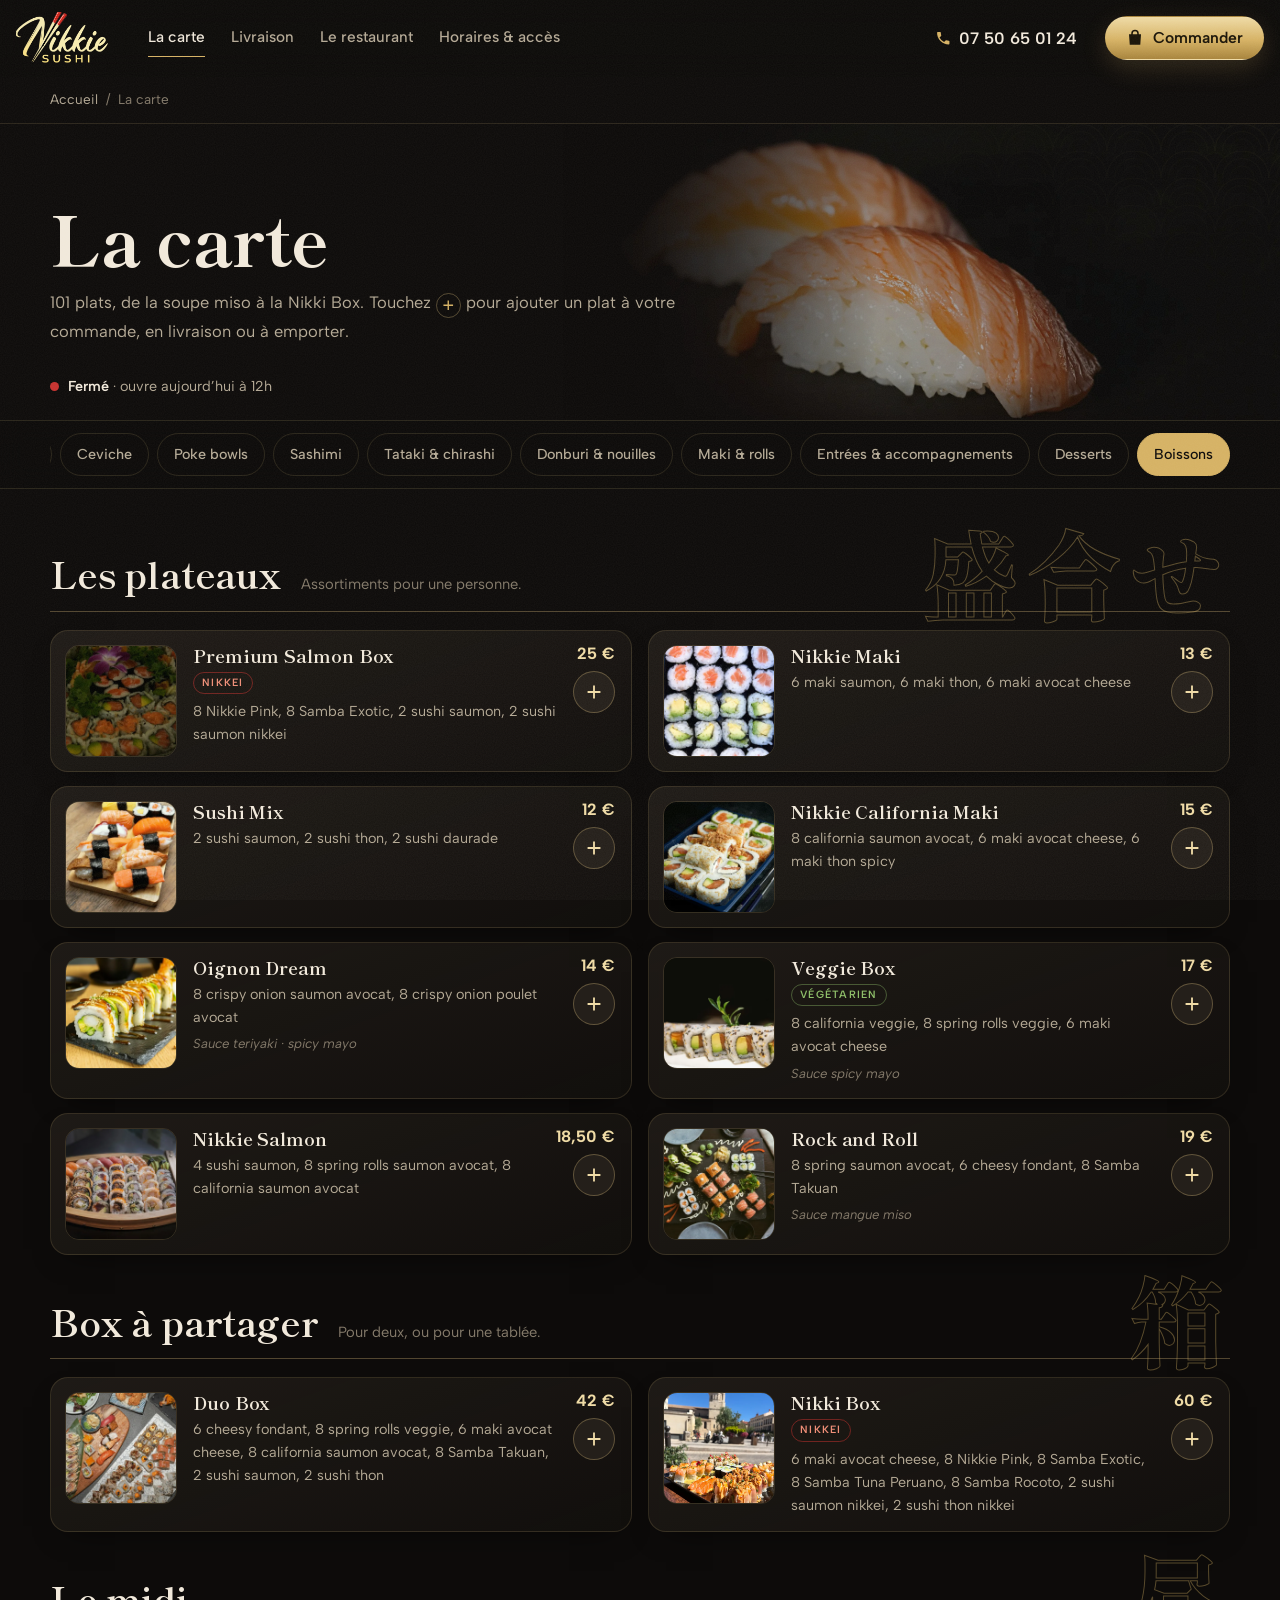
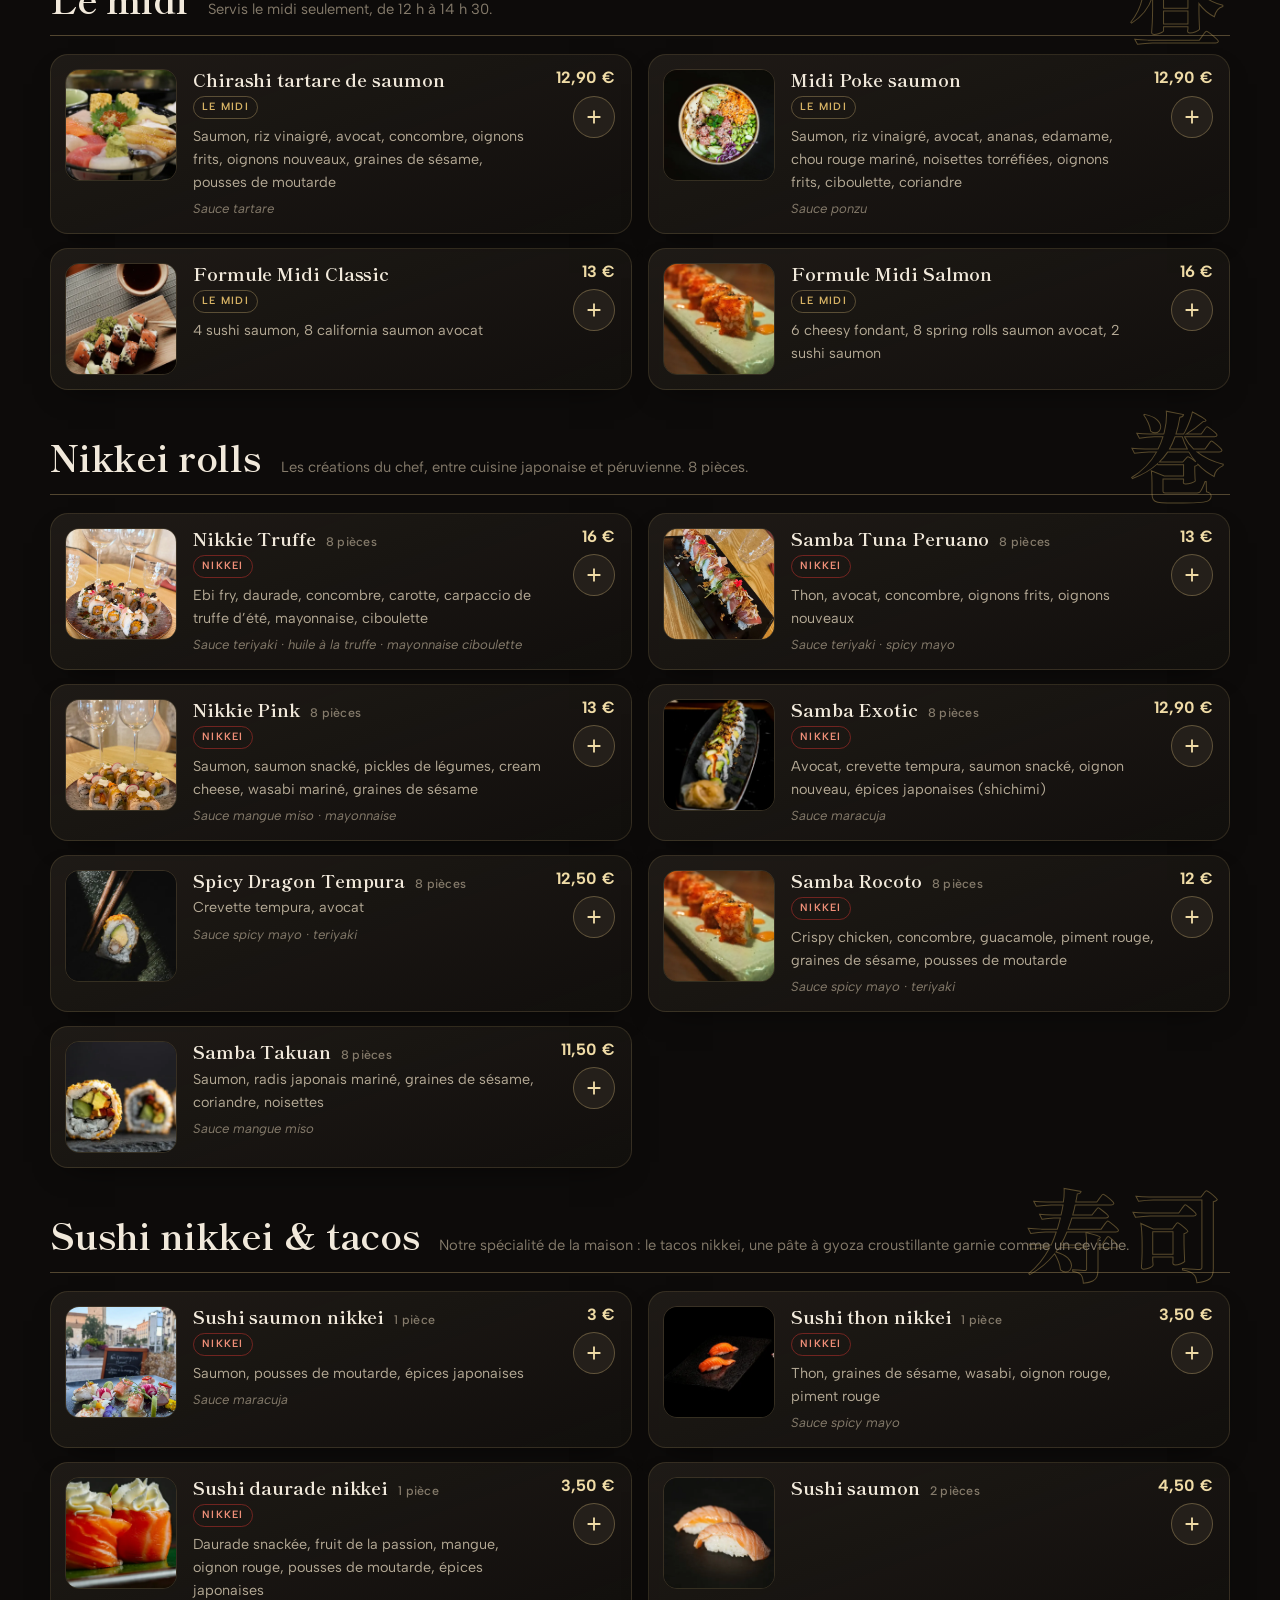
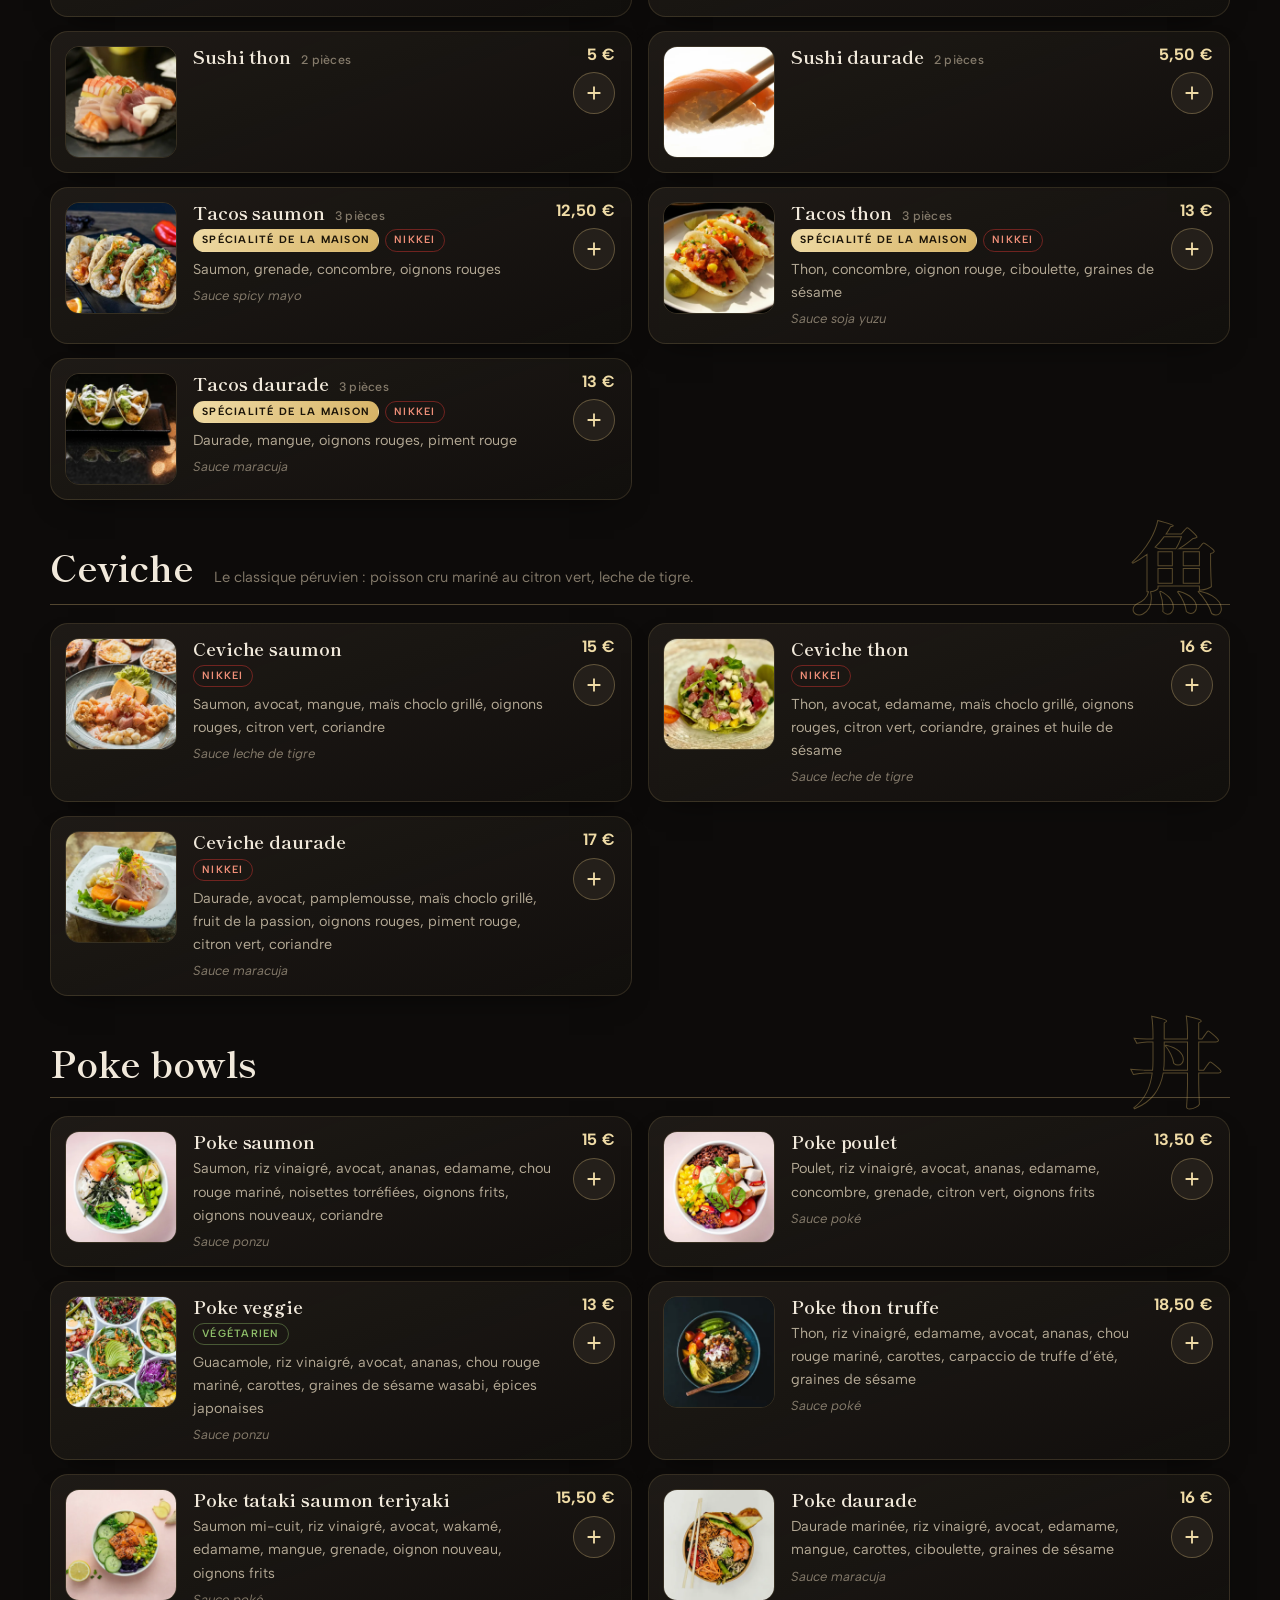
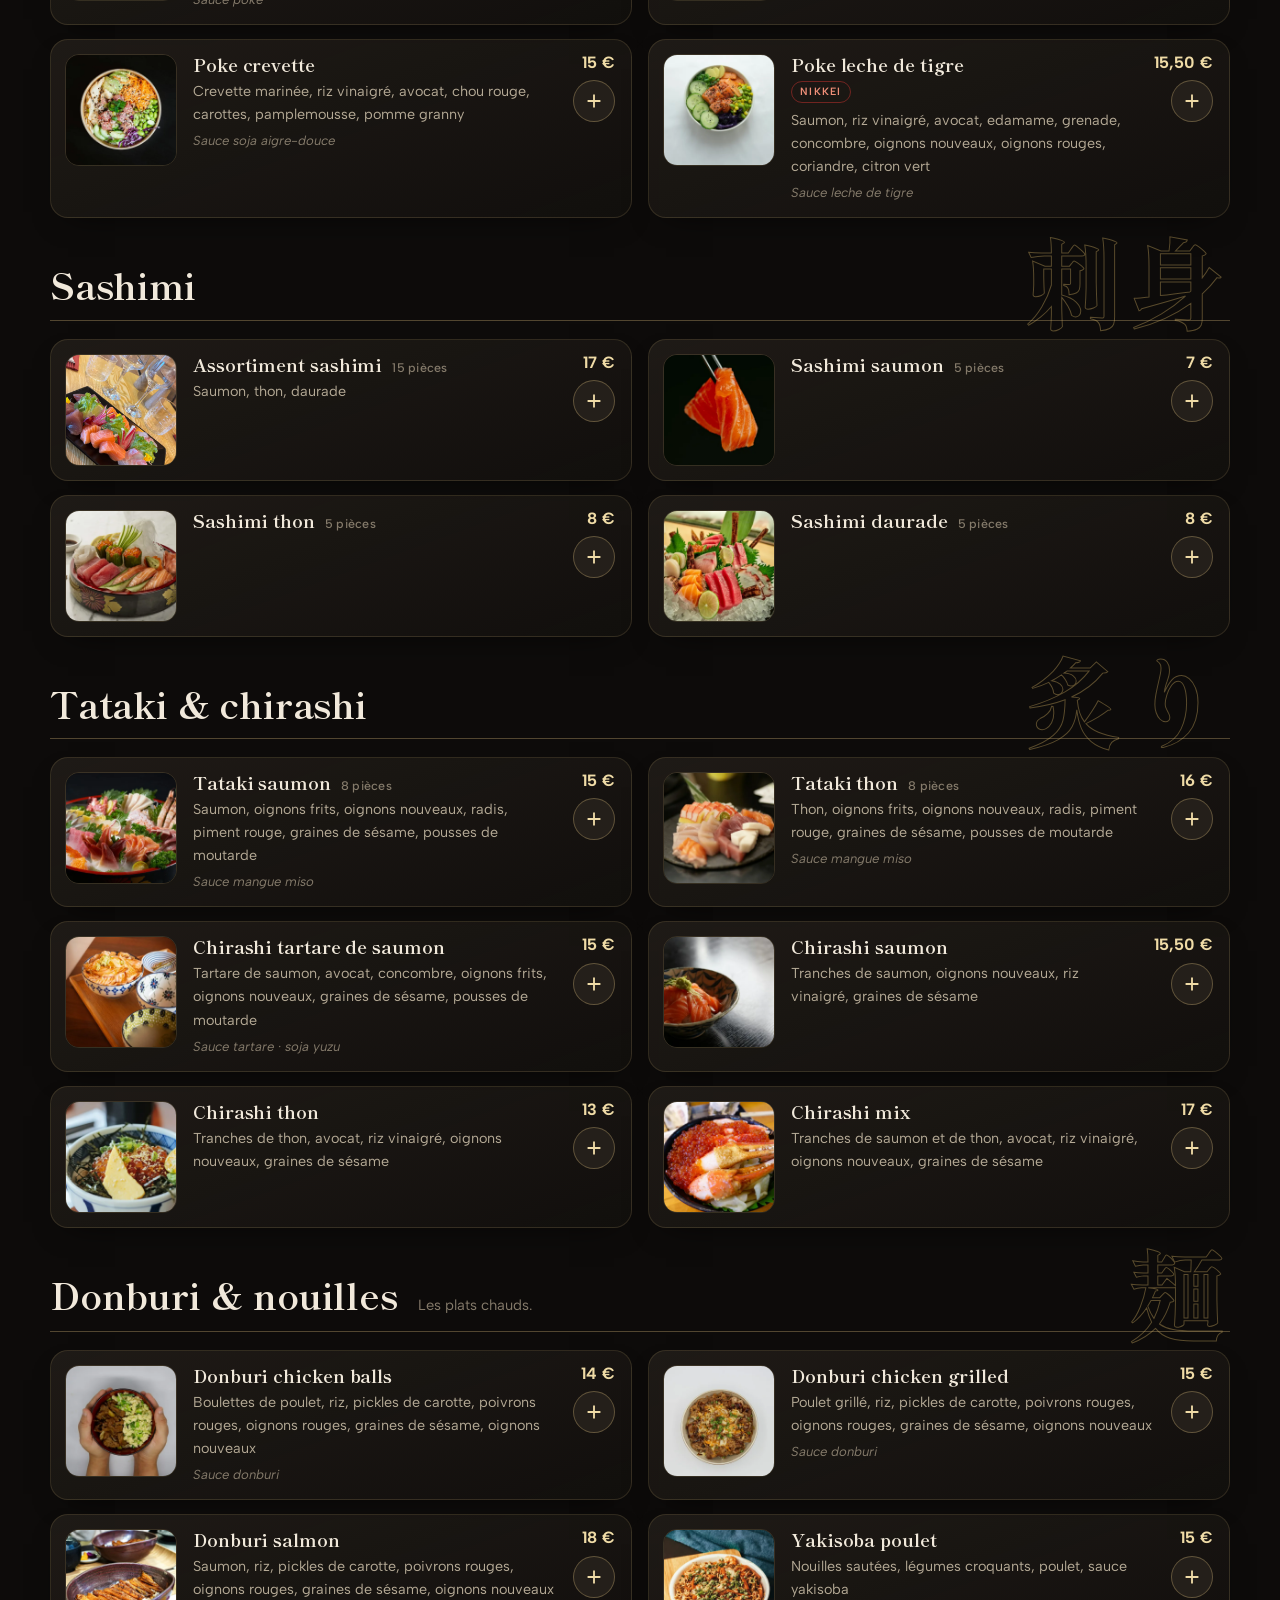
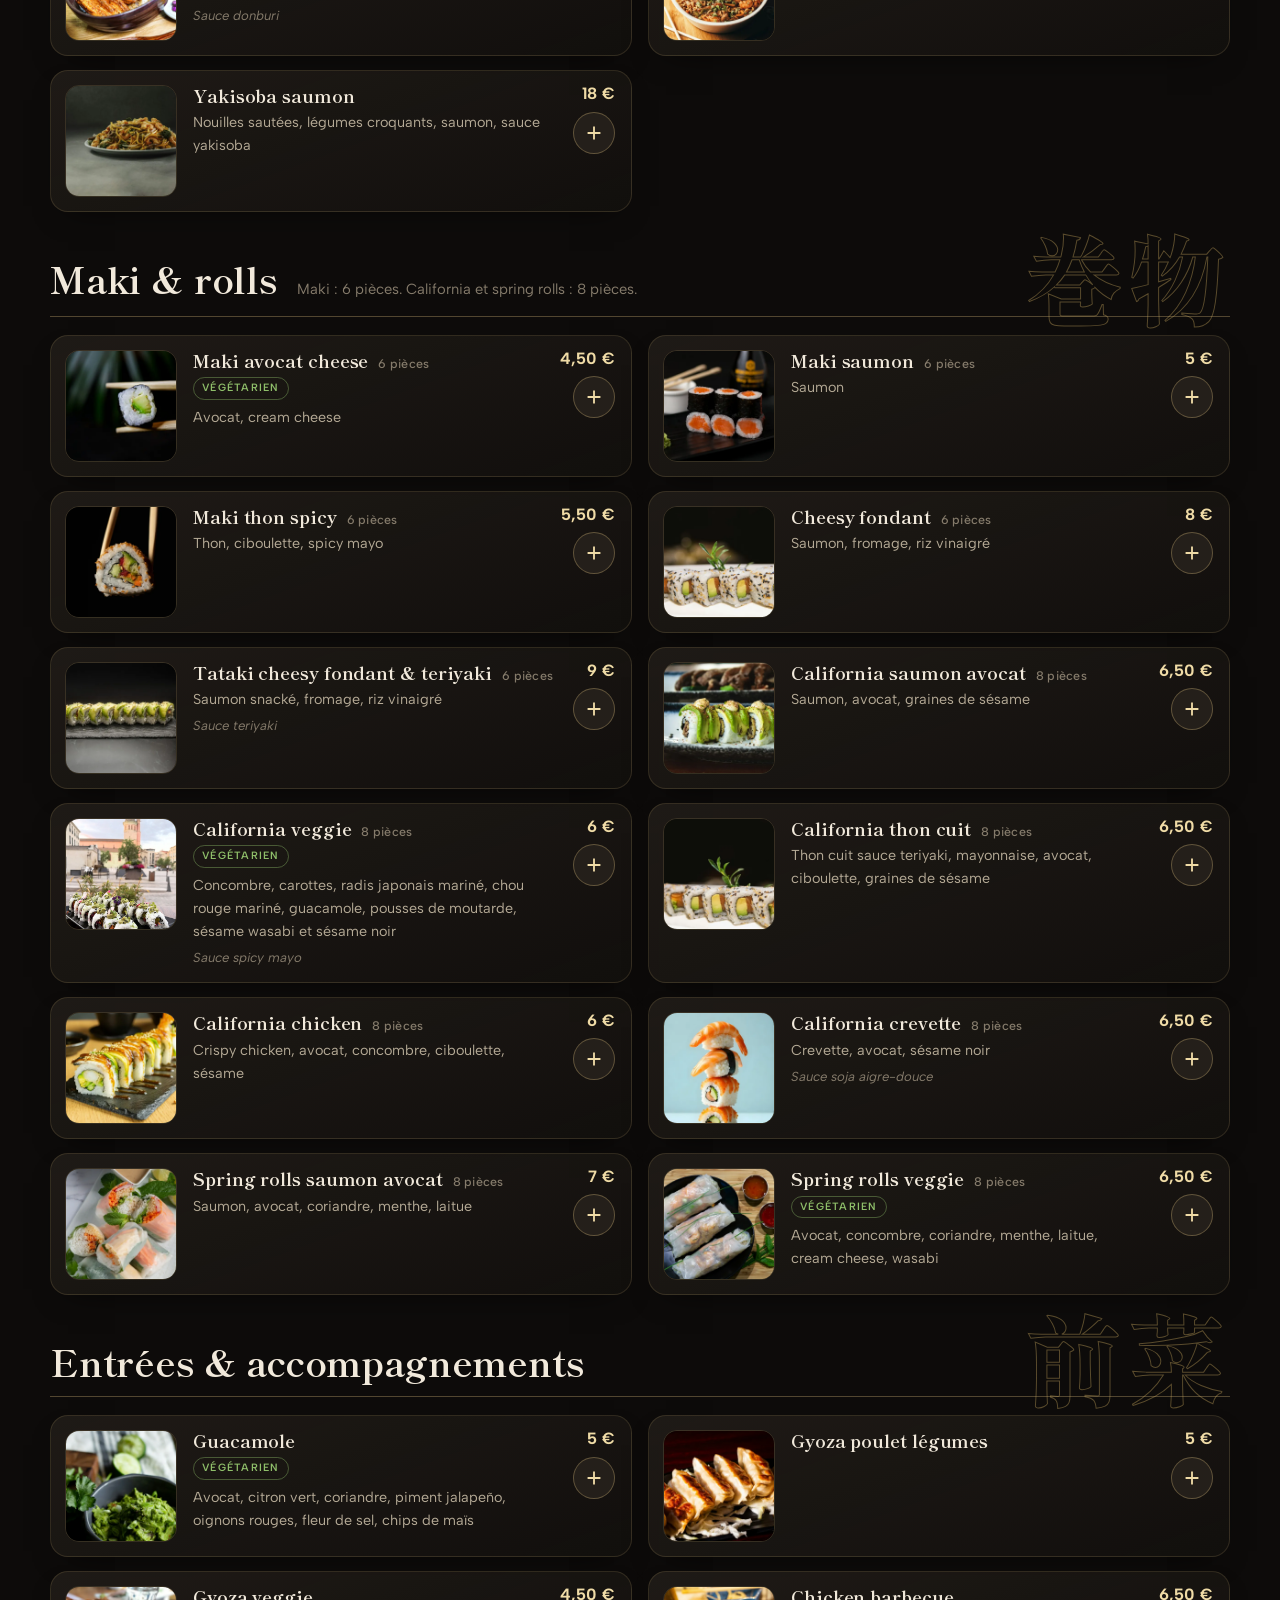
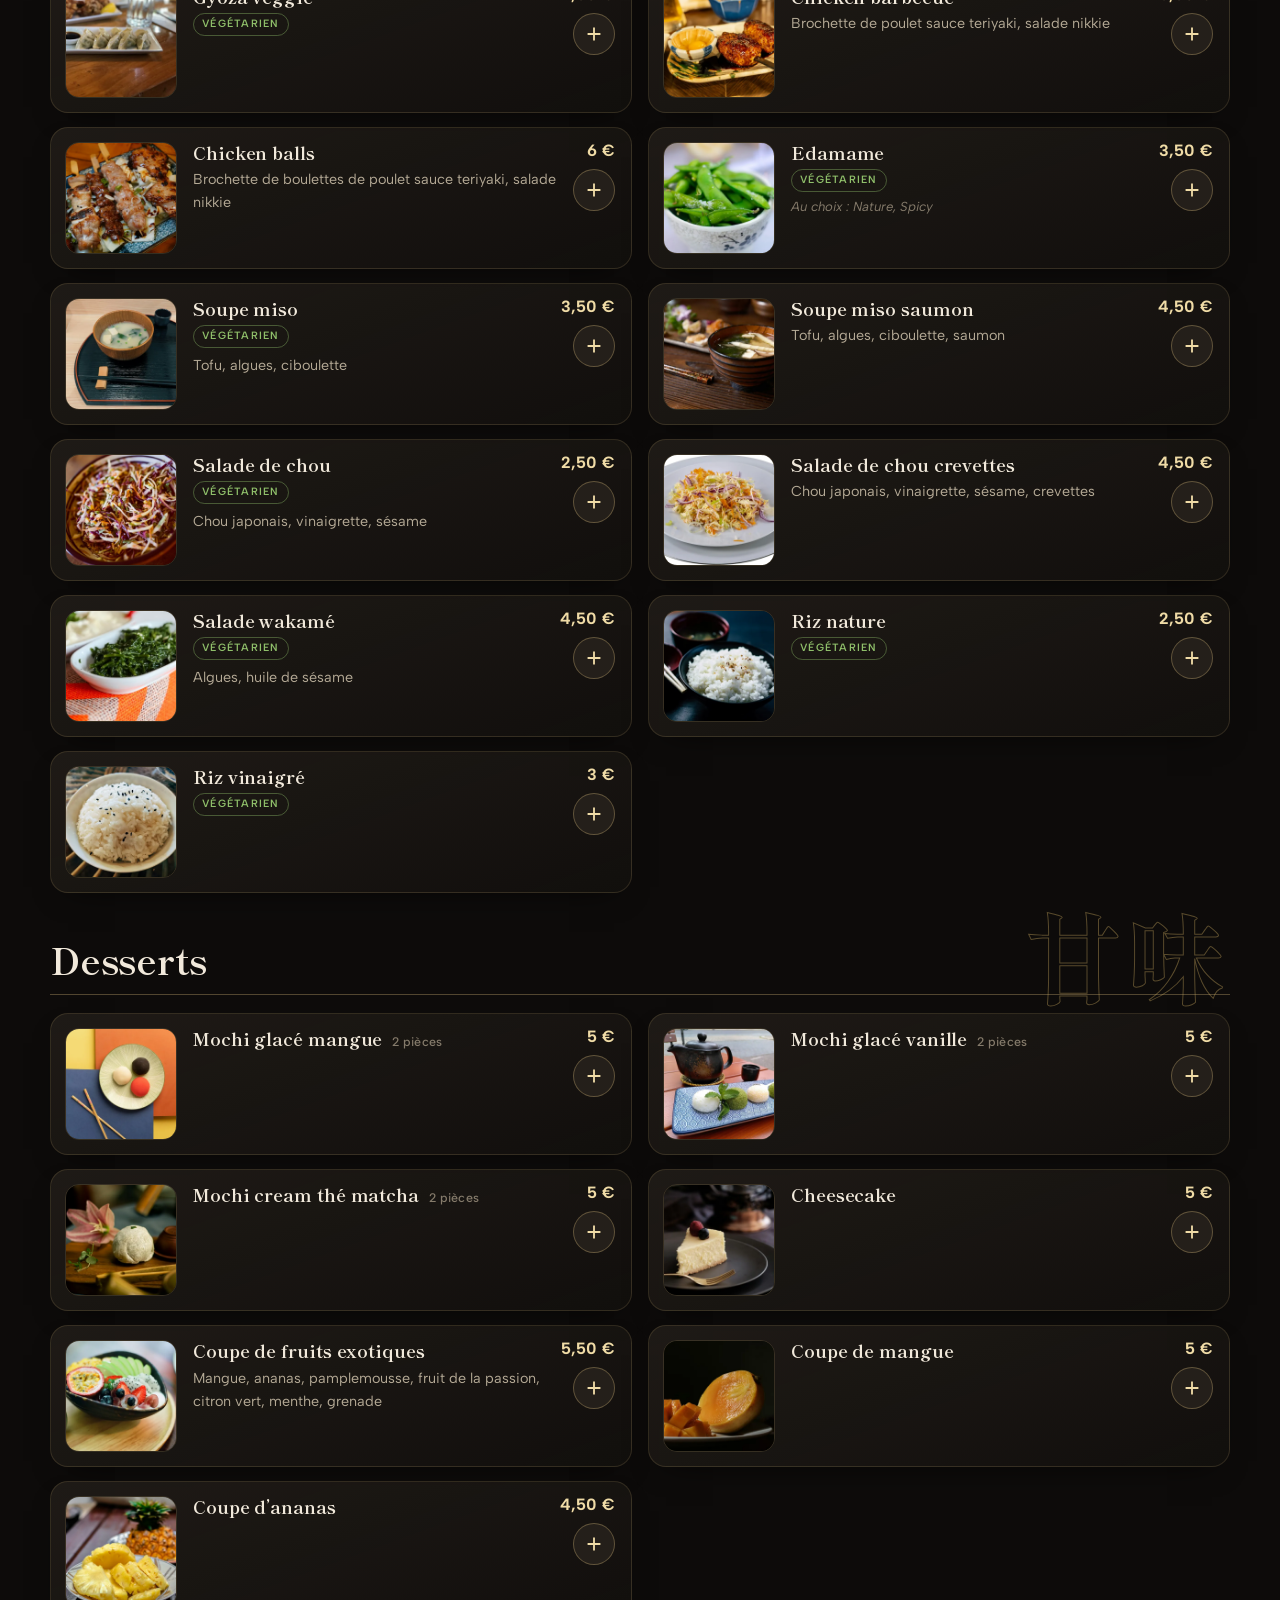
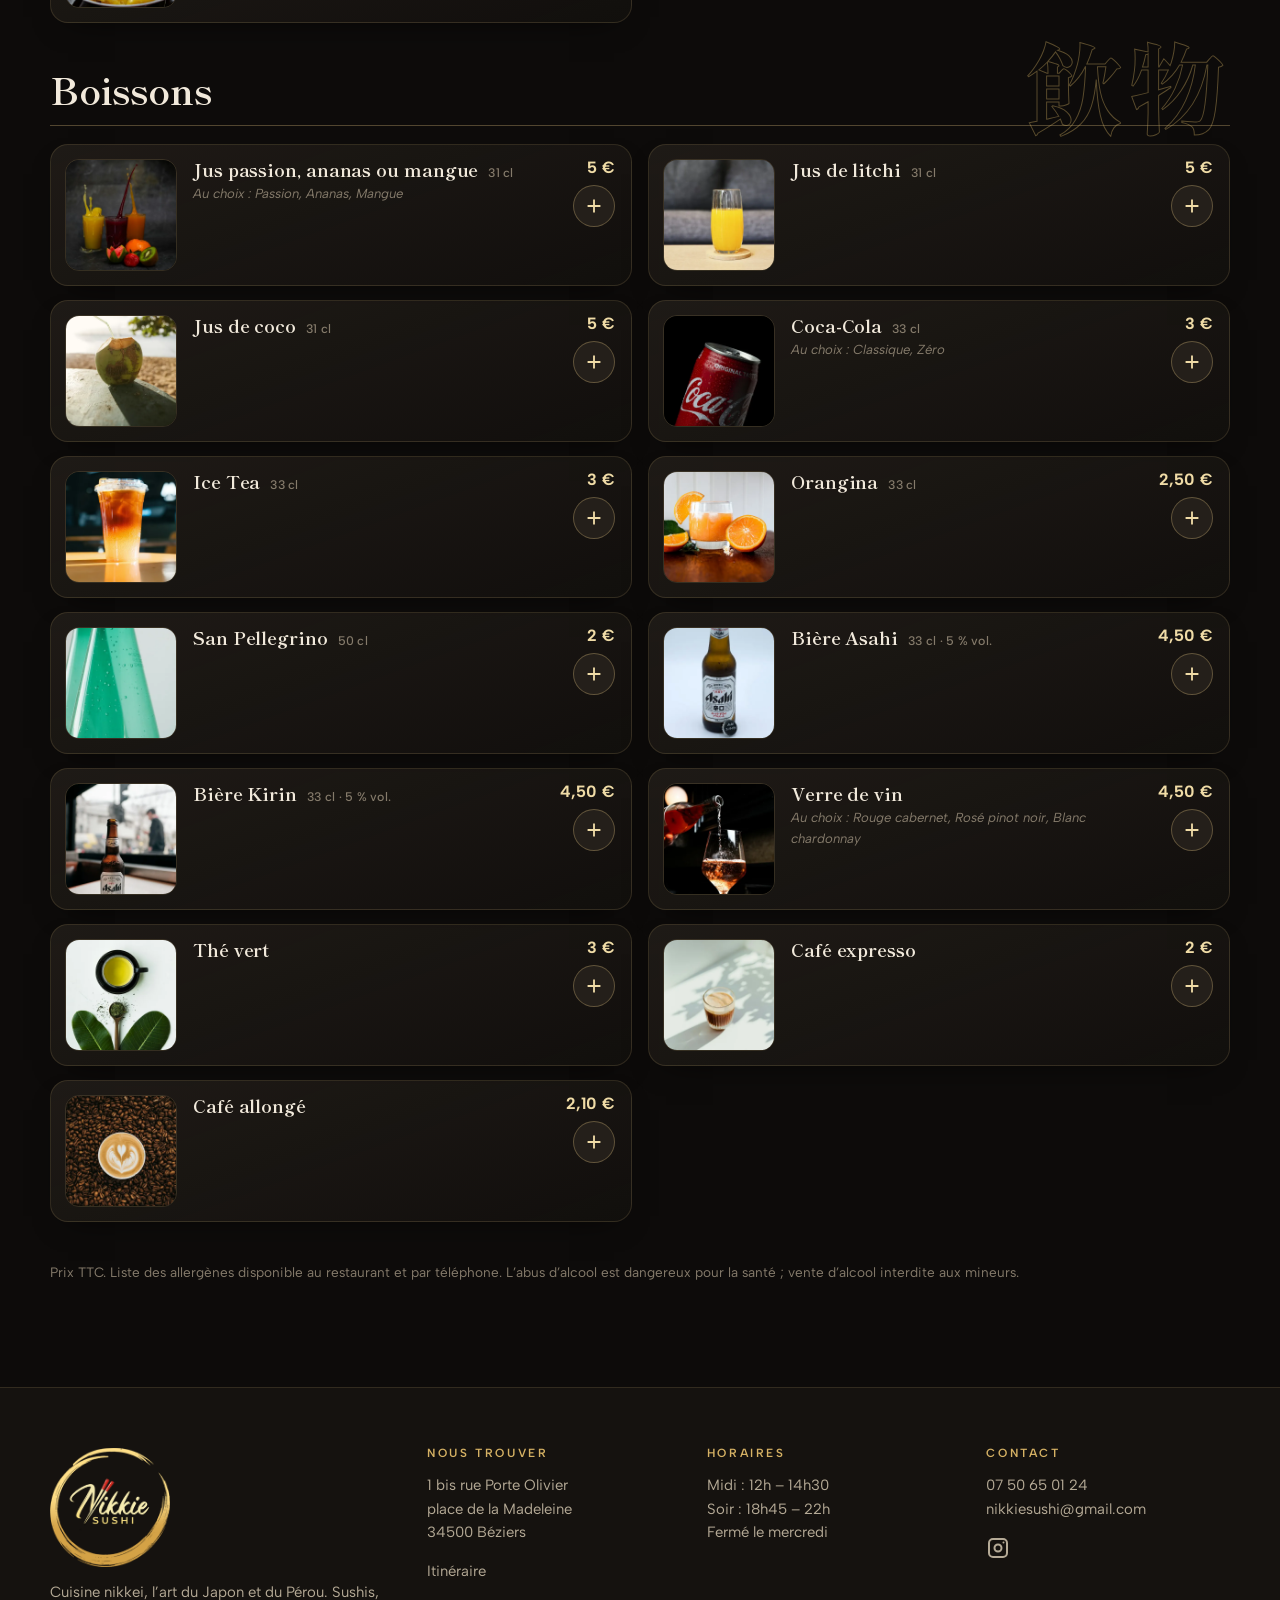
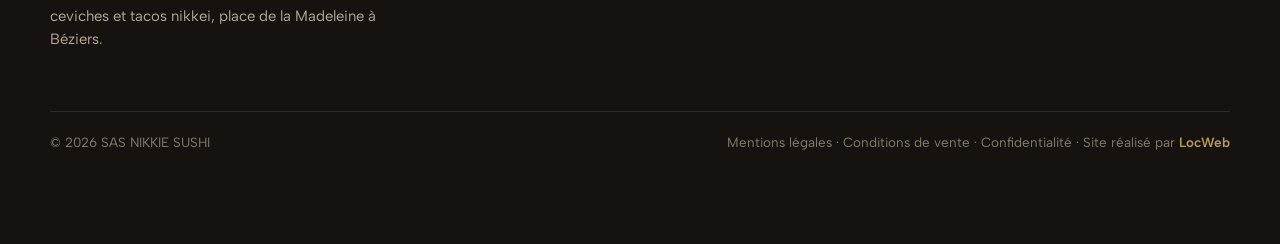
==== commit 1bc961c0: "Pied de page : lien LocWeb a peine plus visible, dans la couleur du site Co-Authored-By: Claude Opus" ====
--- a/carte/index.html
+++ b/carte/index.html
@@ -20,7 +20,7 @@
 <link rel="preconnect" href="https://fonts.googleapis.com">
 <link rel="preconnect" href="https://fonts.gstatic.com" crossorigin>
 <link href="https://fonts.googleapis.com/css2?family=Shippori+Mincho:wght@500;700;800&family=Albert+Sans:wght@400;500;600;700&display=swap" rel="stylesheet">
-<link rel="stylesheet" href="../assets/style.css?v=23">
+<link rel="stylesheet" href="../assets/style.css?v=30">
 <script type="application/ld+json">{"@context":"https://schema.org","@graph":[{"@type":"Restaurant","@id":"https://www.nikkiesushi.com/#restaurant","name":"Nikkie Sushi","alternateName":"Nikkie Sushi Béziers","description":"Restaurant de cuisine nikkei (fusion japonaise et péruvienne) place de la Madeleine à Béziers : sushis, ceviches, tacos nikkei, poke bowls. Sur place, à emporter et en livraison.","url":"https://www.nikkiesushi.com/","logo":"https://www.nikkiesushi.com/photos/logo-nikkie-sushi.png","image":["https://www.nikkiesushi.com/photos/partage.jpg","https://www.nikkiesushi.com/photos/nikki-box-terrasse-madeleine-1600.webp"],"telephone":"07 50 65 01 24","email":"nikkiesushi@gmail.com","priceRange":"20–30 €","servesCuisine":["Japonaise","Péruvienne","Nikkei","Sushi"],"acceptsReservations":"Oui, par téléphone","hasMenu":"https://www.nikkiesushi.com/carte/","address":{"@type":"PostalAddress","streetAddress":"1 bis rue Porte Olivier","addressLocality":"Béziers","postalCode":"34500","addressRegion":"Occitanie","addressCountry":"FR"},"geo":{"@type":"GeoCoordinates","latitude":43.3443014,"longitude":3.2123651},"hasMap":"https://maps.google.com/?cid=8935567473499944027","openingHoursSpecification":[{"@type":"OpeningHoursSpecification","dayOfWeek":["Monday","Tuesday","Thursday","Friday","Saturday","Sunday"],"opens":"12:00","closes":"14:30"},{"@type":"OpeningHoursSpecification","dayOfWeek":["Monday","Tuesday","Thursday","Friday","Saturday","Sunday"],"opens":"18:45","closes":"22:00"}],"sameAs":["https://www.instagram.com/nikkie_sushi/","https://www.facebook.com/profile.php?id=61575464975115","https://www.tiktok.com/@nikkie.sushi"],"potentialAction":{"@type":"OrderAction","target":"https://www.nikkiesushi.com/carte/","deliveryMethod":["http://purl.org/goodrelations/v1#DeliveryModePickUp","http://purl.org/goodrelations/v1#DeliveryModeOwnFleet"]}},{"@type":"BreadcrumbList","itemListElement":[{"@type":"ListItem","position":1,"name":"Accueil","item":"https://www.nikkiesushi.com/"},{"@type":"ListItem","position":2,"name":"La carte","item":"https://www.nikkiesushi.com/carte/"}]},{"@type":"Menu","@id":"https://www.nikkiesushi.com/carte/#menu","name":"La carte de Nikkie Sushi","inLanguage":"fr","hasMenuSection":[{"@type":"MenuSection","name":"Les plateaux","hasMenuItem":[{"@type":"MenuItem","name":"Premium Salmon Box","description":"8 Nikkie Pink, 8 Samba Exotic, 2 sushi saumon, 2 sushi saumon nikkei","offers":{"@type":"Offer","price":"25.00","priceCurrency":"EUR"}},{"@type":"MenuItem","name":"Nikkie Maki","description":"6 maki saumon, 6 maki thon, 6 maki avocat cheese","offers":{"@type":"Offer","price":"13.00","priceCurrency":"EUR"}},{"@type":"MenuItem","name":"Sushi Mix","description":"2 sushi saumon, 2 sushi thon, 2 sushi daurade","offers":{"@type":"Offer","price":"12.00","priceCurrency":"EUR"}},{"@type":"MenuItem","name":"Nikkie California Maki","description":"8 california saumon avocat, 6 maki avocat cheese, 6 maki thon spicy","offers":{"@type":"Offer","price":"15.00","priceCurrency":"EUR"}},{"@type":"MenuItem","name":"Oignon Dream","description":"8 crispy onion saumon avocat, 8 crispy onion poulet avocat","offers":{"@type":"Offer","price":"14.00","priceCurrency":"EUR"}},{"@type":"MenuItem","name":"Veggie Box","description":"8 california veggie, 8 spring rolls veggie, 6 maki avocat cheese","offers":{"@type":"Offer","price":"17.00","priceCurrency":"EUR"},"suitableForDiet":"https://schema.org/VegetarianDiet"},{"@type":"MenuItem","name":"Nikkie Salmon","description":"4 sushi saumon, 8 spring rolls saumon avocat, 8 california saumon avocat","offers":{"@type":"Offer","price":"18.50","priceCurrency":"EUR"}},{"@type":"MenuItem","name":"Rock and Roll","description":"8 spring saumon avocat, 6 cheesy fondant, 8 Samba Takuan","offers":{"@type":"Offer","price":"19.00","priceCurrency":"EUR"}}]},{"@type":"MenuSection","name":"Box à partager","hasMenuItem":[{"@type":"MenuItem","name":"Duo Box","description":"6 cheesy fondant, 8 spring rolls veggie, 6 maki avocat cheese, 8 california saumon avocat, 8 Samba Takuan, 2 sushi saumon, 2 sushi thon","offers":{"@type":"Offer","price":"42.00","priceCurrency":"EUR"}},{"@type":"MenuItem","name":"Nikki Box","description":"6 maki avocat cheese, 8 Nikkie Pink, 8 Samba Exotic, 8 Samba Tuna Peruano, 8 Samba Rocoto, 2 sushi saumon nikkei, 2 sushi thon nikkei","offers":{"@type":"Offer","price":"60.00","priceCurrency":"EUR"}}]},{"@type":"MenuSection","name":"Le midi","hasMenuItem":[{"@type":"MenuItem","name":"Chirashi tartare de saumon","description":"Saumon, riz vinaigré, avocat, concombre, oignons frits, oignons nouveaux, graines de sésame, pousses de moutarde","offers":{"@type":"Offer","price":"12.90","priceCurrency":"EUR"}},{"@type":"MenuItem","name":"Midi Poke saumon","description":"Saumon, riz vinaigré, avocat, ananas, edamame, chou rouge mariné, noisettes torréfiées, oignons frits, ciboulette, coriandre","offers":{"@type":"Offer","price":"12.90","priceCurrency":"EUR"}},{"@type":"MenuItem","name":"Formule Midi Classic","description":"4 sushi saumon, 8 california saumon avocat","offers":{"@type":"Offer","price":"13.00","priceCurrency":"EUR"}},{"@type":"MenuItem","name":"Formule Midi Salmon","description":"6 cheesy fondant, 8 spring rolls saumon avocat, 2 sushi saumon","offers":{"@type":"Offer","price":"16.00","priceCurrency":"EUR"}}]},{"@type":"MenuSection","name":"Nikkei rolls","hasMenuItem":[{"@type":"MenuItem","name":"Nikkie Truffe","description":"Ebi fry, daurade, concombre, carotte, carpaccio de truffe d’été, mayonnaise, ciboulette","offers":{"@type":"Offer","price":"16.00","priceCurrency":"EUR"}},{"@type":"MenuItem","name":"Samba Tuna Peruano","description":"Thon, avocat, concombre, oignons frits, oignons nouveaux","offers":{"@type":"Offer","price":"13.00","priceCurrency":"EUR"}},{"@type":"MenuItem","name":"Nikkie Pink","description":"Saumon, saumon snacké, pickles de légumes, cream cheese, wasabi mariné, graines de sésame","offers":{"@type":"Offer","price":"13.00","priceCurrency":"EUR"}},{"@type":"MenuItem","name":"Samba Exotic","description":"Avocat, crevette tempura, saumon snacké, oignon nouveau, épices japonaises (shichimi)","offers":{"@type":"Offer","price":"12.90","priceCurrency":"EUR"}},{"@type":"MenuItem","name":"Spicy Dragon Tempura","description":"Crevette tempura, avocat","offers":{"@type":"Offer","price":"12.50","priceCurrency":"EUR"}},{"@type":"MenuItem","name":"Samba Rocoto","description":"Crispy chicken, concombre, guacamole, piment rouge, graines de sésame, pousses de moutarde","offers":{"@type":"Offer","price":"12.00","priceCurrency":"EUR"}},{"@type":"MenuItem","name":"Samba Takuan","description":"Saumon, radis japonais mariné, graines de sésame, coriandre, noisettes","offers":{"@type":"Offer","price":"11.50","priceCurrency":"EUR"}}]},{"@type":"MenuSection","name":"Sushi nikkei & tacos","hasMenuItem":[{"@type":"MenuItem","name":"Sushi saumon nikkei","description":"Saumon, pousses de moutarde, épices japonaises","offers":{"@type":"Offer","price":"3.00","priceCurrency":"EUR"}},{"@type":"MenuItem","name":"Sushi thon nikkei","description":"Thon, graines de sésame, wasabi, oignon rouge, piment rouge","offers":{"@type":"Offer","price":"3.50","priceCurrency":"EUR"}},{"@type":"MenuItem","name":"Sushi daurade nikkei","description":"Daurade snackée, fruit de la passion, mangue, oignon rouge, pousses de moutarde, épices japonaises","offers":{"@type":"Offer","price":"3.50","priceCurrency":"EUR"}},{"@type":"MenuItem","name":"Sushi saumon","offers":{"@type":"Offer","price":"4.50","priceCurrency":"EUR"}},{"@type":"MenuItem","name":"Sushi thon","offers":{"@type":"Offer","price":"5.00","priceCurrency":"EUR"}},{"@type":"MenuItem","name":"Sushi daurade","offers":{"@type":"Offer","price":"5.50","priceCurrency":"EUR"}},{"@type":"MenuItem","name":"Tacos saumon","description":"Saumon, grenade, concombre, oignons rouges","offers":{"@type":"Offer","price":"12.50","priceCurrency":"EUR"}},{"@type":"MenuItem","name":"Tacos thon","description":"Thon, concombre, oignon rouge, ciboulette, graines de sésame","offers":{"@type":"Offer","price":"13.00","priceCurrency":"EUR"}},{"@type":"MenuItem","name":"Tacos daurade","description":"Daurade, mangue, oignons rouges, piment rouge","offers":{"@type":"Offer","price":"13.00","priceCurrency":"EUR"}}]},{"@type":"MenuSection","name":"Ceviche","hasMenuItem":[{"@type":"MenuItem","name":"Ceviche saumon","description":"Saumon, avocat, mangue, maïs choclo grillé, oignons rouges, citron vert, coriandre","offers":{"@type":"Offer","price":"15.00","priceCurrency":"EUR"}},{"@type":"MenuItem","name":"Ceviche thon","description":"Thon, avocat, edamame, maïs choclo grillé, oignons rouges, citron vert, coriandre, graines et huile de sésame","offers":{"@type":"Offer","price":"16.00","priceCurrency":"EUR"}},{"@type":"MenuItem","name":"Ceviche daurade","description":"Daurade, avocat, pamplemousse, maïs choclo grillé, fruit de la passion, oignons rouges, piment rouge, citron vert, coriandre","offers":{"@type":"Offer","price":"17.00","priceCurrency":"EUR"}}]},{"@type":"MenuSection","name":"Poke bowls","hasMenuItem":[{"@type":"MenuItem","name":"Poke saumon","description":"Saumon, riz vinaigré, avocat, ananas, edamame, chou rouge mariné, noisettes torréfiées, oignons frits, oignons nouveaux, coriandre","offers":{"@type":"Offer","price":"15.00","priceCurrency":"EUR"}},{"@type":"MenuItem","name":"Poke poulet","description":"Poulet, riz vinaigré, avocat, ananas, edamame, concombre, grenade, citron vert, oignons frits","offers":{"@type":"Offer","price":"13.50","priceCurrency":"EUR"}},{"@type":"MenuItem","name":"Poke veggie","description":"Guacamole, riz vinaigré, avocat, ananas, chou rouge mariné, carottes, graines de sésame wasabi, épices japonaises","offers":{"@type":"Offer","price":"13.00","priceCurrency":"EUR"},"suitableForDiet":"https://schema.org/VegetarianDiet"},{"@type":"MenuItem","name":"Poke thon truffe","description":"Thon, riz vinaigré, edamame, avocat, ananas, chou rouge mariné, carottes, carpaccio de truffe d’été, graines de sésame","offers":{"@type":"Offer","price":"18.50","priceCurrency":"EUR"}},{"@type":"MenuItem","name":"Poke tataki saumon teriyaki","description":"Saumon mi-cuit, riz vinaigré, avocat, wakamé, edamame, mangue, grenade, oignon nouveau, oignons frits","offers":{"@type":"Offer","price":"15.50","priceCurrency":"EUR"}},{"@type":"MenuItem","name":"Poke daurade","description":"Daurade marinée, riz vinaigré, avocat, edamame, mangue, carottes, ciboulette, graines de sésame","offers":{"@type":"Offer","price":"16.00","priceCurrency":"EUR"}},{"@type":"MenuItem","name":"Poke crevette","description":"Crevette marinée, riz vinaigré, avocat, chou rouge, carottes, pamplemousse, pomme granny","offers":{"@type":"Offer","price":"15.00","priceCurrency":"EUR"}},{"@type":"MenuItem","name":"Poke leche de tigre","description":"Saumon, riz vinaigré, avocat, edamame, grenade, concombre, oignons nouveaux, oignons rouges, coriandre, citron vert","offers":{"@type":"Offer","price":"15.50","priceCurrency":"EUR"}}]},{"@type":"MenuSection","name":"Sashimi","hasMenuItem":[{"@type":"MenuItem","name":"Assortiment sashimi","description":"Saumon, thon, daurade","offers":{"@type":"Offer","price":"17.00","priceCurrency":"EUR"}},{"@type":"MenuItem","name":"Sashimi saumon","offers":{"@type":"Offer","price":"7.00","priceCurrency":"EUR"}},{"@type":"MenuItem","name":"Sashimi thon","offers":{"@type":"Offer","price":"8.00","priceCurrency":"EUR"}},{"@type":"MenuItem","name":"Sashimi daurade","offers":{"@type":"Offer","price":"8.00","priceCurrency":"EUR"}}]},{"@type":"MenuSection","name":"Tataki & chirashi","hasMenuItem":[{"@type":"MenuItem","name":"Tataki saumon","description":"Saumon, oignons frits, oignons nouveaux, radis, piment rouge, graines de sésame, pousses de moutarde","offers":{"@type":"Offer","price":"15.00","priceCurrency":"EUR"}},{"@type":"MenuItem","name":"Tataki thon","description":"Thon, oignons frits, oignons nouveaux, radis, piment rouge, graines de sésame, pousses de moutarde","offers":{"@type":"Offer","price":"16.00","priceCurrency":"EUR"}},{"@type":"MenuItem","name":"Chirashi tartare de saumon","description":"Tartare de saumon, avocat, concombre, oignons frits, oignons nouveaux, graines de sésame, pousses de moutarde","offers":{"@type":"Offer","price":"15.00","priceCurrency":"EUR"}},{"@type":"MenuItem","name":"Chirashi saumon","description":"Tranches de saumon, oignons nouveaux, riz vinaigré, graines de sésame","offers":{"@type":"Offer","price":"15.50","priceCurrency":"EUR"}},{"@type":"MenuItem","name":"Chirashi thon","description":"Tranches de thon, avocat, riz vinaigré, oignons nouveaux, graines de sésame","offers":{"@type":"Offer","price":"13.00","priceCurrency":"EUR"}},{"@type":"MenuItem","name":"Chirashi mix","description":"Tranches de saumon et de thon, avocat, riz vinaigré, oignons nouveaux, graines de sésame","offers":{"@type":"Offer","price":"17.00","priceCurrency":"EUR"}}]},{"@type":"MenuSection","name":"Donburi & nouilles","hasMenuItem":[{"@type":"MenuItem","name":"Donburi chicken balls","description":"Boulettes de poulet, riz, pickles de carotte, poivrons rouges, oignons rouges, graines de sésame, oignons nouveaux","offers":{"@type":"Offer","price":"14.00","priceCurrency":"EUR"}},{"@type":"MenuItem","name":"Donburi chicken grilled","description":"Poulet grillé, riz, pickles de carotte, poivrons rouges, oignons rouges, graines de sésame, oignons nouveaux","offers":{"@type":"Offer","price":"15.00","priceCurrency":"EUR"}},{"@type":"MenuItem","name":"Donburi salmon","description":"Saumon, riz, pickles de carotte, poivrons rouges, oignons rouges, graines de sésame, oignons nouveaux","offers":{"@type":"Offer","price":"18.00","priceCurrency":"EUR"}},{"@type":"MenuItem","name":"Yakisoba poulet","description":"Nouilles sautées, légumes croquants, poulet, sauce yakisoba","offers":{"@type":"Offer","price":"15.00","priceCurrency":"EUR"}},{"@type":"MenuItem","name":"Yakisoba saumon","description":"Nouilles sautées, légumes croquants, saumon, sauce yakisoba","offers":{"@type":"Offer","price":"18.00","priceCurrency":"EUR"}}]},{"@type":"MenuSection","name":"Maki & rolls","hasMenuItem":[{"@type":"MenuItem","name":"Maki avocat cheese","description":"Avocat, cream cheese","offers":{"@type":"Offer","price":"4.50","priceCurrency":"EUR"},"suitableForDiet":"https://schema.org/VegetarianDiet"},{"@type":"MenuItem","name":"Maki saumon","description":"Saumon","offers":{"@type":"Offer","price":"5.00","priceCurrency":"EUR"}},{"@type":"MenuItem","name":"Maki thon spicy","description":"Thon, ciboulette, spicy mayo","offers":{"@type":"Offer","price":"5.50","priceCurrency":"EUR"}},{"@type":"MenuItem","name":"Cheesy fondant","description":"Saumon, fromage, riz vinaigré","offers":{"@type":"Offer","price":"8.00","priceCurrency":"EUR"}},{"@type":"MenuItem","name":"Tataki cheesy fondant & teriyaki","description":"Saumon snacké, fromage, riz vinaigré","offers":{"@type":"Offer","price":"9.00","priceCurrency":"EUR"}},{"@type":"MenuItem","name":"California saumon avocat","description":"Saumon, avocat, graines de sésame","offers":{"@type":"Offer","price":"6.50","priceCurrency":"EUR"}},{"@type":"MenuItem","name":"California veggie","description":"Concombre, carottes, radis japonais mariné, chou rouge mariné, guacamole, pousses de moutarde, sésame wasabi et sésame noir","offers":{"@type":"Offer","price":"6.00","priceCurrency":"EUR"},"suitableForDiet":"https://schema.org/VegetarianDiet"},{"@type":"MenuItem","name":"California thon cuit","description":"Thon cuit sauce teriyaki, mayonnaise, avocat, ciboulette, graines de sésame","offers":{"@type":"Offer","price":"6.50","priceCurrency":"EUR"}},{"@type":"MenuItem","name":"California chicken","description":"Crispy chicken, avocat, concombre, ciboulette, sésame","offers":{"@type":"Offer","price":"6.00","priceCurrency":"EUR"}},{"@type":"MenuItem","name":"California crevette","description":"Crevette, avocat, sésame noir","offers":{"@type":"Offer","price":"6.50","priceCurrency":"EUR"}},{"@type":"MenuItem","name":"Spring rolls saumon avocat","description":"Saumon, avocat, coriandre, menthe, laitue","offers":{"@type":"Offer","price":"7.00","priceCurrency":"EUR"}},{"@type":"MenuItem","name":"Spring rolls veggie","description":"Avocat, concombre, coriandre, menthe, laitue, cream cheese, wasabi","offers":{"@type":"Offer","price":"6.50","priceCurrency":"EUR"},"suitableForDiet":"https://schema.org/VegetarianDiet"}]},{"@type":"MenuSection","name":"Entrées & accompagnements","hasMenuItem":[{"@type":"MenuItem","name":"Guacamole","description":"Avocat, citron vert, coriandre, piment jalapeño, oignons rouges, fleur de sel, chips de maïs","offers":{"@type":"Offer","price":"5.00","priceCurrency":"EUR"},"suitableForDiet":"https://schema.org/VegetarianDiet"},{"@type":"MenuItem","name":"Gyoza poulet légumes","offers":{"@type":"Offer","price":"5.00","priceCurrency":"EUR"}},{"@type":"MenuItem","name":"Gyoza veggie","offers":{"@type":"Offer","price":"4.50","priceCurrency":"EUR"},"suitableForDiet":"https://schema.org/VegetarianDiet"},{"@type":"MenuItem","name":"Chicken barbecue","description":"Brochette de poulet sauce teriyaki, salade nikkie","offers":{"@type":"Offer","price":"6.50","priceCurrency":"EUR"}},{"@type":"MenuItem","name":"Chicken balls","description":"Brochette de boulettes de poulet sauce teriyaki, salade nikkie","offers":{"@type":"Offer","price":"6.00","priceCurrency":"EUR"}},{"@type":"MenuItem","name":"Edamame","offers":{"@type":"Offer","price":"3.50","priceCurrency":"EUR"},"suitableForDiet":"https://schema.org/VegetarianDiet"},{"@type":"MenuItem","name":"Soupe miso","description":"Tofu, algues, ciboulette","offers":{"@type":"Offer","price":"3.50","priceCurrency":"EUR"},"suitableForDiet":"https://schema.org/VegetarianDiet"},{"@type":"MenuItem","name":"Soupe miso saumon","description":"Tofu, algues, ciboulette, saumon","offers":{"@type":"Offer","price":"4.50","priceCurrency":"EUR"}},{"@type":"MenuItem","name":"Salade de chou","description":"Chou japonais, vinaigrette, sésame","offers":{"@type":"Offer","price":"2.50","priceCurrency":"EUR"},"suitableForDiet":"https://schema.org/VegetarianDiet"},{"@type":"MenuItem","name":"Salade de chou crevettes","description":"Chou japonais, vinaigrette, sésame, crevettes","offers":{"@type":"Offer","price":"4.50","priceCurrency":"EUR"}},{"@type":"MenuItem","name":"Salade wakamé","description":"Algues, huile de sésame","offers":{"@type":"Offer","price":"4.50","priceCurrency":"EUR"},"suitableForDiet":"https://schema.org/VegetarianDiet"},{"@type":"MenuItem","name":"Riz nature","offers":{"@type":"Offer","price":"2.50","priceCurrency":"EUR"},"suitableForDiet":"https://schema.org/VegetarianDiet"},{"@type":"MenuItem","name":"Riz vinaigré","offers":{"@type":"Offer","price":"3.00","priceCurrency":"EUR"},"suitableForDiet":"https://schema.org/VegetarianDiet"}]},{"@type":"MenuSection","name":"Desserts","hasMenuItem":[{"@type":"MenuItem","name":"Mochi glacé mangue","offers":{"@type":"Offer","price":"5.00","priceCurrency":"EUR"}},{"@type":"MenuItem","name":"Mochi glacé vanille","offers":{"@type":"Offer","price":"5.00","priceCurrency":"EUR"}},{"@type":"MenuItem","name":"Mochi cream thé matcha","offers":{"@type":"Offer","price":"5.00","priceCurrency":"EUR"}},{"@type":"MenuItem","name":"Cheesecake","offers":{"@type":"Offer","price":"5.00","priceCurrency":"EUR"}},{"@type":"MenuItem","name":"Coupe de fruits exotiques","description":"Mangue, ananas, pamplemousse, fruit de la passion, citron vert, menthe, grenade","offers":{"@type":"Offer","price":"5.50","priceCurrency":"EUR"}},{"@type":"MenuItem","name":"Coupe de mangue","offers":{"@type":"Offer","price":"5.00","priceCurrency":"EUR"}},{"@type":"MenuItem","name":"Coupe d’ananas","offers":{"@type":"Offer","price":"4.50","priceCurrency":"EUR"}}]},{"@type":"MenuSection","name":"Boissons","hasMenuItem":[{"@type":"MenuItem","name":"Jus passion, ananas ou mangue","offers":{"@type":"Offer","price":"5.00","priceCurrency":"EUR"}},{"@type":"MenuItem","name":"Jus de litchi","offers":{"@type":"Offer","price":"5.00","priceCurrency":"EUR"}},{"@type":"MenuItem","name":"Jus de coco","offers":{"@type":"Offer","price":"5.00","priceCurrency":"EUR"}},{"@type":"MenuItem","name":"Coca-Cola","offers":{"@type":"Offer","price":"3.00","priceCurrency":"EUR"}},{"@type":"MenuItem","name":"Ice Tea","offers":{"@type":"Offer","price":"3.00","priceCurrency":"EUR"}},{"@type":"MenuItem","name":"Orangina","offers":{"@type":"Offer","price":"2.50","priceCurrency":"EUR"}},{"@type":"MenuItem","name":"San Pellegrino","offers":{"@type":"Offer","price":"2.00","priceCurrency":"EUR"}},{"@type":"MenuItem","name":"Bière Asahi","offers":{"@type":"Offer","price":"4.50","priceCurrency":"EUR"}},{"@type":"MenuItem","name":"Bière Kirin","offers":{"@type":"Offer","price":"4.50","priceCurrency":"EUR"}},{"@type":"MenuItem","name":"Verre de vin","offers":{"@type":"Offer","price":"4.50","priceCurrency":"EUR"}},{"@type":"MenuItem","name":"Thé vert","offers":{"@type":"Offer","price":"3.00","priceCurrency":"EUR"}},{"@type":"MenuItem","name":"Café expresso","offers":{"@type":"Offer","price":"2.00","priceCurrency":"EUR"}},{"@type":"MenuItem","name":"Café allongé","offers":{"@type":"Offer","price":"2.10","priceCurrency":"EUR"}}]}]}]}</script>
 </head>
 <body class="page-carte">
@@ -1273,7 +1273,7 @@
   </div>
   <div class="cadre pied-bas">
     <span>© 2026 SAS NIKKIE SUSHI</span>
-    <span><a href="../mentions-legales/">Mentions légales</a> · <a href="../cgv/">Conditions de vente</a> · <a href="../confidentialite/">Confidentialité</a> · Site réalisé par <a href="https://locweb.fr" target="_blank" rel="noopener">LocWeb</a></span>
+    <span><a href="../mentions-legales/">Mentions légales</a> · <a href="../cgv/">Conditions de vente</a> · <a href="../confidentialite/">Confidentialité</a> · Site réalisé par <a class="lien-locweb" href="https://locweb.fr" target="_blank" rel="noopener">LocWeb</a></span>
   </div>
 </footer>
 
@@ -1304,10 +1304,10 @@
     clientId: '',
     ga4Id: ''
   };
-  window.NIKKIE = {"racine":"../","horaires":[[[720,870],[1125,1320]],[[720,870],[1125,1320]],[[720,870],[1125,1320]],[],[[720,870],[1125,1320]],[[720,870],[1125,1320]],[[720,870],[1125,1320]]],"paiement":"sur_place","livraison":{"minimum":20,"frais":0,"codesPostaux":["34500"],"delaiMin":45,"joursSans":[1],"servicesSans":[[0,"midi"]]},"retrait":{"delaiMin":45},"ouvertureCommandes":600,"pas":15,"apercuToujoursOuvert":false};
+  window.NIKKIE = {"racine":"../","horaires":[[[720,870],[1125,1320]],[[720,870],[1125,1320]],[[720,870],[1125,1320]],[],[[720,870],[1125,1320]],[[720,870],[1125,1320]],[[720,870],[1125,1320]]],"paiement":"stripe","livraison":{"minimum":20,"frais":0,"codesPostaux":["34500"],"delaiMin":45,"joursSans":[1],"servicesSans":[[0,"midi"]]},"retrait":{"delaiMin":45},"ouvertureCommandes":600,"pas":15,"apercuToujoursOuvert":false,"stripePk":"pk_live_51TGJl5GXvfVcUqOfrLH92HlozqZKp5qhxjL6cDiJT8IAjmNpJlvgjxOFoe4ArCyRa1wDizSZ4v64oGzmigt6uwLv00VxR4UvEQ"};
 </script>
 <script src="../mesure.js" defer></script>
-<script src="../assets/site.js?v=23" defer></script>
-<script src="../assets/commande.js?v=23" defer></script>
+<script src="../assets/site.js?v=30" defer></script>
+<script src="../assets/commande.js?v=30" defer></script>
 </body>
 </html>
--- a/assets/style.css
+++ b/assets/style.css
@@ -503,3 +503,7 @@
 /* « Specialite de la maison » sur les tacos (22/10) */
 .badge-maison { background: linear-gradient(135deg, #efdba6, #d6b264); color: #1b1408; border-color: transparent; font-weight: 700; }
 .note-delai { margin: -4px 0 12px; font-size: .85rem; color: var(--or-clair); }
+
+/* Le lien LocWeb du pied de page : a peine plus visible, dans la couleur du site (2026-10-30). */
+.pied .lien-locweb { color: var(--or); opacity: .85; font-weight: 600; }
+.pied .lien-locweb:hover { opacity: 1; color: var(--or-clair); }
